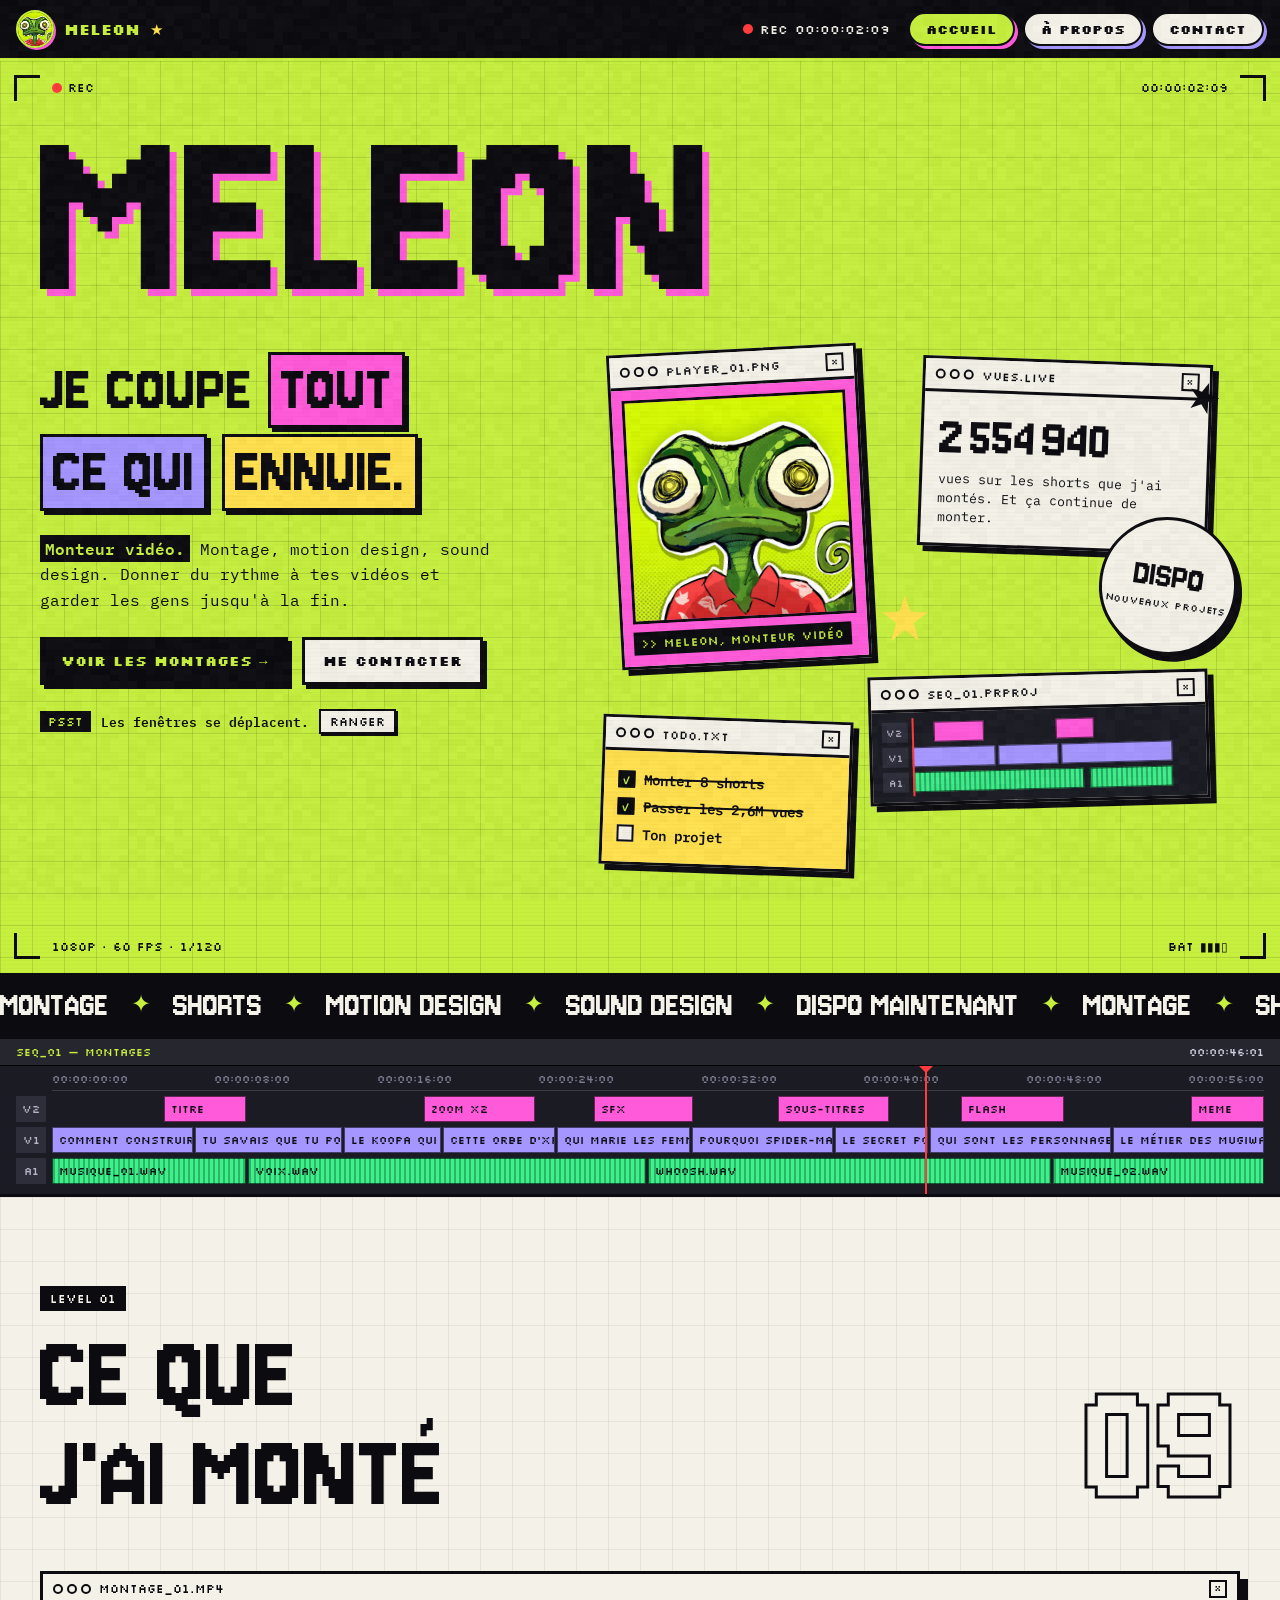
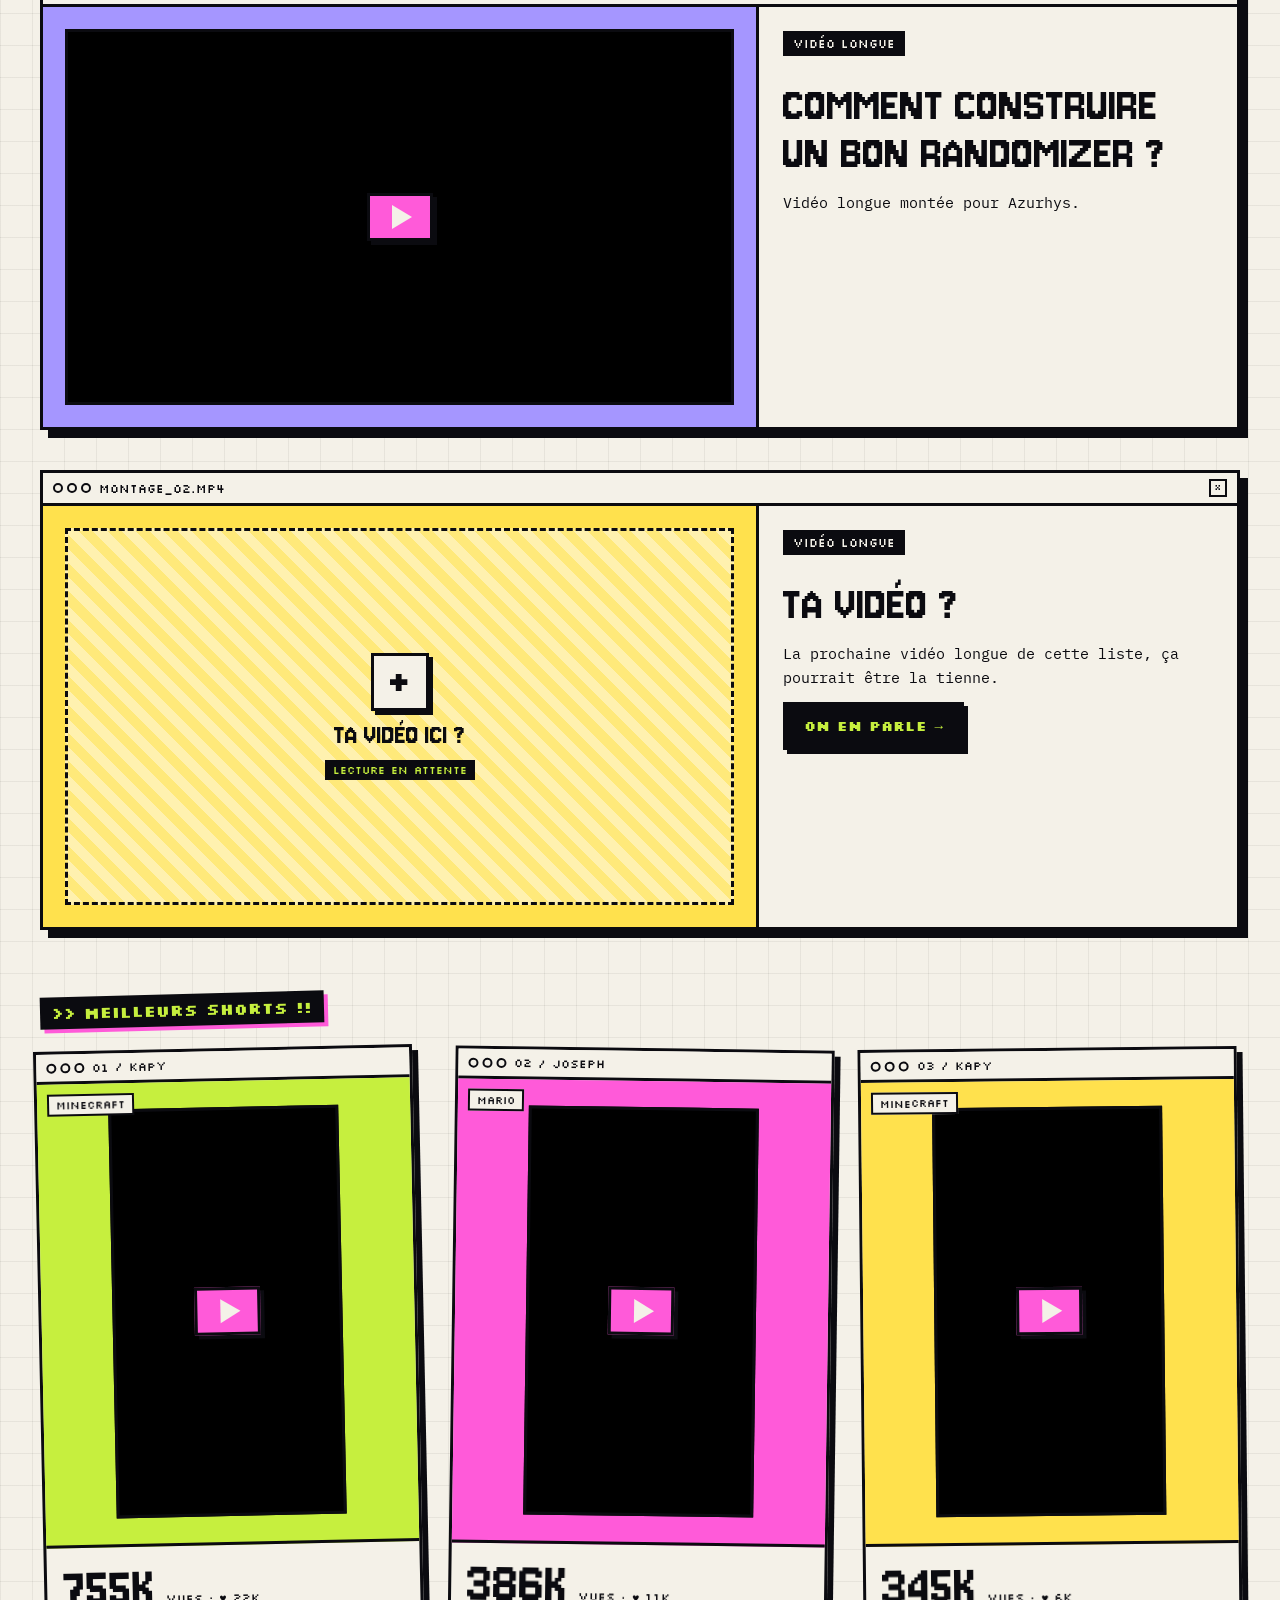
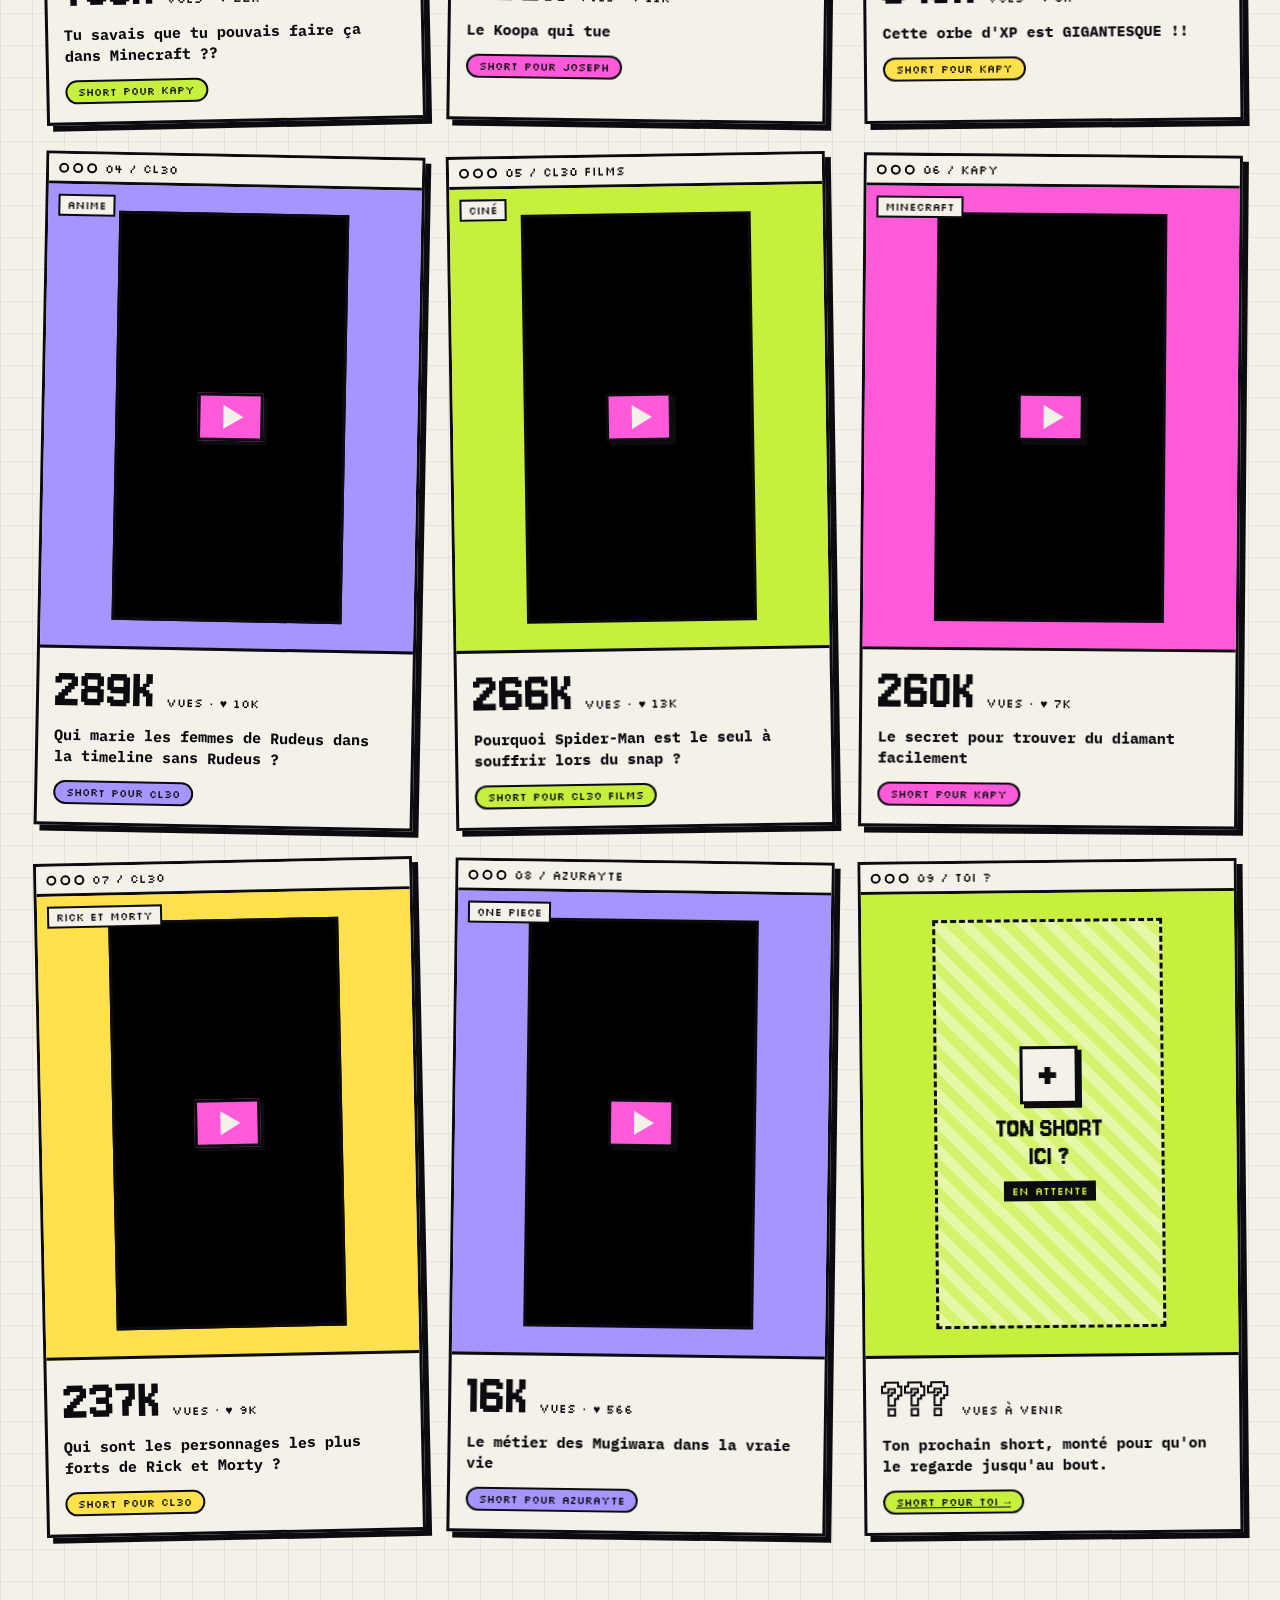
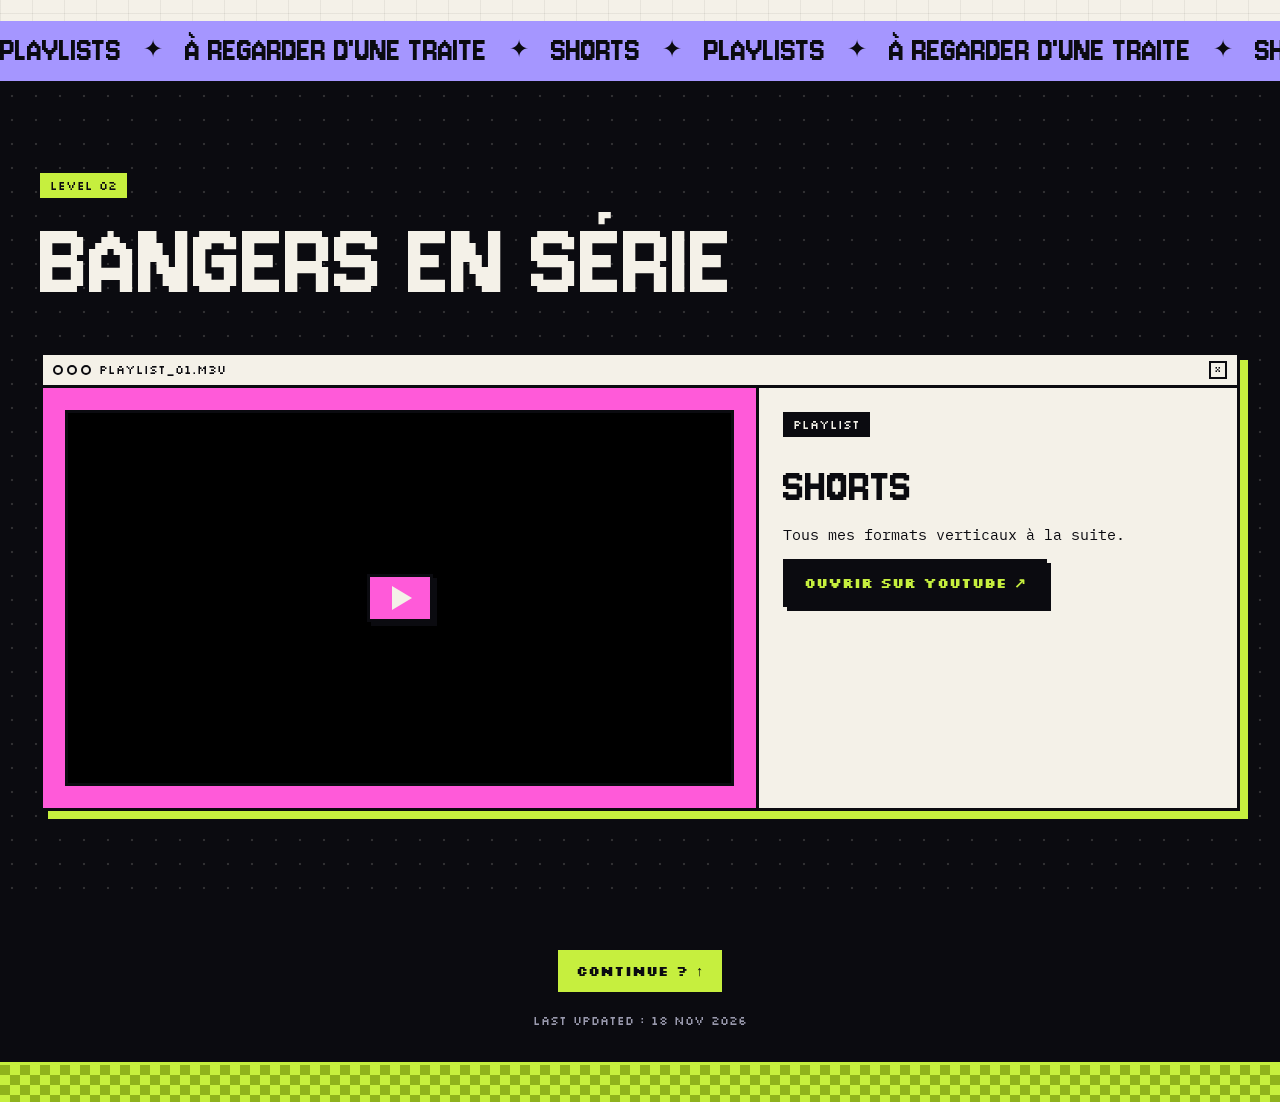
==== index.html @ f3cb1241 "La V2 devient le site principal, l'ancienne version passe sur /v2/ - Racine : design « bureau » (ind" ====
<!doctype html>
<html lang="fr">
<head>
  <meta charset="utf-8" />
  <meta name="viewport" content="width=device-width, initial-scale=1" />
  <title>Meleon — Portfolio</title>
  <meta name="description" content="Portfolio de montage vidéo : shorts, vidéos longues, playlists et contact." />
  <link rel="icon" href="assets/avatar.webp" />
  <link rel="preconnect" href="https://fonts.googleapis.com" />
  <link rel="preconnect" href="https://fonts.gstatic.com" crossorigin />
  <link href="https://fonts.googleapis.com/css2?family=Jersey+10&family=Silkscreen:wght@400;700&family=IBM+Plex+Mono:wght@400;600;700&family=Sedgwick+Ave+Display&display=swap" rel="stylesheet" />
  <link rel="stylesheet" href="css/style.css" />
</head>
<body>
  <!-- amorce de film : mire + compte à rebours (1 fois par visite, clic pour passer) -->
  <div class="leader" id="leader" aria-hidden="true">
    <div class="bars"><i></i><i></i><i></i><i></i><i></i><i></i><i></i></div>
    <div class="count-ring"><span id="leaderNum">3</span></div>
    <p class="leader-skip">clic pour passer</p>
  </div>
  <canvas id="grain" aria-hidden="true"></canvas>

  <!-- ===== HUD ===== -->
  <header class="hud">
    <a class="hud-logo" href="#accueil"><img id="hudAvatar" alt="" /><span id="hudName">MELEON</span><b aria-hidden="true">★</b></a>
    <div class="hud-rec" aria-hidden="true"><span class="dot"></span>REC <span id="tc">00:00:00:00</span></div>
    <nav class="tabs" aria-label="Pages">
      <a data-tab="accueil" href="#accueil">Accueil</a><a data-tab="a-propos" href="#a-propos">À propos</a><a data-tab="contact" href="#contact">Contact</a>
    </nav>
    <div class="hud-xp" aria-hidden="true"><span id="xp"></span></div>
  </header>

  <main>
  <!-- ===================== VUE ACCUEIL : montages puis playlist ===================== -->
  <div class="view" id="accueil" data-view>

  <!-- ===== HERO : bureau ===== -->
  <section class="hero" id="top">
    <div class="vf" aria-hidden="true">
      <span class="vf-c c-tl"></span><span class="vf-c c-tr"></span><span class="vf-c c-bl"></span><span class="vf-c c-br"></span>
      <span class="vf-rec"><span class="dot"></span>REC</span>
      <span class="vf-tc" id="vfTc">00:00:00:00</span>
      <span class="vf-info">1080p · 60 fps · 1/120</span>
      <span class="vf-bat">BAT ▮▮▮▯</span>
    </div>

    <div class="wrap">
      <h1 class="hero-name"><span id="heroName">MELEON</span></h1>
      <div class="hero-grid">
        <div class="hero-left">
          <p class="punch">Je coupe <mark class="m-pink">tout</mark><br /><mark class="m-lav">ce qui</mark> <mark class="m-yellow">ennuie.</mark></p>
          <p class="hero-intro" id="heroIntro"></p>
          <div class="hero-btns">
            <a class="btn btn-black" href="#montages">Voir les montages →</a>
            <a class="btn btn-paper" href="#contact">Me contacter</a>
          </div>
          <p class="psst"><b>PSST</b> Les fenêtres se déplacent. <button class="btn-mini" id="tidy" type="button">Ranger</button></p>
        </div>

        <div class="desk" id="desk">
          <figure class="win w-avatar" style="--x:2%;--y:0%;--w:250px;--rot:-3deg">
            <div class="win-bar"><span class="dots"><i></i><i></i><i></i></span><span class="win-t">player_01.png</span><span class="win-x">×</span></div>
            <div class="win-body"><img id="deskAvatar" alt="Photo de profil de Meleon" /><figcaption id="deskCaption"></figcaption></div>
          </figure>

          <div class="win w-views" id="wViews" style="--x:50%;--y:2%;--w:290px;--rot:2deg">
            <div class="win-bar"><span class="dots"><i></i><i></i><i></i></span><span class="win-t">vues.live</span><span class="win-x">×</span></div>
            <div class="win-body"><p class="big" id="viewsCount" data-count="0">0</p><p>vues sur les shorts que j'ai montés. Et ça continue de monter.</p></div>
          </div>

          <div class="sticker" style="--x:78%;--y:30%;--rot:8deg"><span>DISPO<small>nouveaux projets</small></span></div>

          <div class="win w-todo" style="--x:0%;--y:66%;--w:250px;--rot:2deg">
            <div class="win-bar"><span class="dots"><i></i><i></i><i></i></span><span class="win-t">todo.txt</span><span class="win-x">×</span></div>
            <div class="win-body"><ul class="todo" id="todo"></ul></div>
          </div>

          <div class="win w-tl" style="--x:42%;--y:58%;--w:340px;--rot:-1.5deg">
            <div class="win-bar"><span class="dots"><i></i><i></i><i></i></span><span class="win-t">seq_01.prproj</span><span class="win-x">×</span></div>
            <div class="win-body">
              <div class="mini-tl" aria-hidden="true">
                <div><b>V2</b><span style="--l:8%;--w:18%" class="k-pink"></span><span style="--l:52%;--w:14%" class="k-pink"></span></div>
                <div><b>V1</b><span style="--l:0%;--w:30%" class="k-lav"></span><span style="--l:31%;--w:22%" class="k-lav"></span><span style="--l:54%;--w:40%" class="k-lav"></span></div>
                <div><b>A1</b><span style="--l:0%;--w:62%" class="k-mint"></span><span style="--l:64%;--w:30%" class="k-mint"></span></div>
                <i class="mini-play"></i>
              </div>
            </div>
          </div>

          <span class="pstar" style="--x:44%;--y:44%;--rot:0deg"></span>
          <span class="pstar small" style="--x:92%;--y:6%;--rot:20deg"></span>
        </div>
      </div>
    </div>
  </section>

  <div class="marquee"><div class="marquee-track" data-items="Montage|Shorts|Motion design|Sound design|Dispo maintenant"></div></div>


  <div class="tl" data-seq="SEQ_01 — MONTAGES"></div>

  <!-- ===== MONTAGES ===== -->
  <section class="sec sec-paper" id="montages">
    <div class="wrap">
      <div class="work-head reveal">
        <div>
          <span class="tag-black" data-level></span>
          <h2 class="h-big cut">Ce que<br />j'ai monté</h2>
        </div>
        <span class="outline-count" id="workCount">00</span>
      </div>
      <div id="longs"></div>
      <h3 class="sub-label reveal" id="shortsLabel">&gt;&gt; Meilleurs shorts !!</h3>
      <div class="cards" id="shorts"></div>
    </div>
  </section>

  <div class="marquee alt"><div class="marquee-track" data-items="Playlists|À regarder d'une traite|Shorts"></div></div>

  <!-- ===== PLAYLISTS ===== -->
  <section class="sec sec-dark" id="playlists">
    <div class="wrap">
      <span class="tag-lime" data-level></span>
      <h2 class="h-big cut reveal">Bangers en série</h2>
      <div id="playlistList"></div>
    </div>
  </section>

  </div>

  <!-- ===================== VUE À PROPOS : fiche joueur, chiffres, avis ===================== -->
  <div class="view" id="a-propos" data-view hidden>
  <!-- ===== PROFIL ===== -->
  <section class="sec sec-dark" id="profil">
    <div class="wrap profile">
      <div class="lvl-head reveal">
        <p class="lvl">PLAYER 01</p>
        <h2 class="cut">Meet the player</h2>
        <p class="lvl-name" id="playerName"></p>
        <p class="lvl-note">Tout ce qu'il faut savoir avant de lancer la partie.</p>
      </div>

      <div class="win win-pinkp bio-win reveal">
        <div class="win-bar"><span class="dots"><i></i><i></i><i></i></span><span class="win-t">bio.txt</span><span class="win-x">×</span></div>
        <div class="win-body scroll bio" id="bio" tabindex="0"></div>
        <p class="scroll-hint" id="bioHint">(ça se scrolle)</p>
      </div>

      <div class="profile-side">
        <div class="win reveal">
          <div class="win-bar"><span class="dots"><i></i><i></i><i></i></span><span class="win-t">armes.exe</span><span class="win-x">×</span></div>
          <div class="win-body"><ul class="tools" id="tools"></ul></div>
        </div>
        <div class="win win-black reveal">
          <div class="win-bar"><span class="dots"><i></i><i></i><i></i></span><span class="win-t">stats.sav</span><span class="win-x">×</span></div>
          <div class="win-body" id="stats"></div>
        </div>
      </div>
    </div>
  </section>

  <!-- ===== CHIFFRES ===== -->
  <section class="numbers"><div class="wrap num-grid" id="numGrid"></div></section>

  <!-- ===== AVIS (masquable via afficherAvis dans data.js) ===== -->
  <div class="marquee" id="mqAvis"><div class="marquee-track" data-items="Avis clients|Ils en parlent"></div></div>
  <section class="sec sec-paper" id="avis">
    <div class="wrap">
      <span class="tag-black">AVIS !!</span>
      <h2 class="h-big cut reveal">Kind words</h2>
      <div class="reviews" id="reviews"></div>
    </div>
  </section>
  </div>

  <!-- ===================== VUE CONTACT ===================== -->
  <div class="view" id="contact" data-view hidden>

  <div class="tl" data-seq="SEQ_02 — FINAL"></div>

  <!-- ===== CONTACT ===== -->
  <section class="sec sec-lime contact" id="contactSec">
    <div class="wrap">
      <span class="tag-black">INSERT COIN</span>
      <h2 class="h-big cut reveal">On monte ta<br />prochaine vidéo ?</h2>
      <p class="contact-status" id="contactStatus"></p>
      <div class="contact-btns" id="contactBtns"></div>
    </div>
  </section>
  </div>
  </main>

  <footer class="foot">
    <a class="btn btn-lime" href="#accueil">Continue ? ↑</a>
    <p>LAST UPDATED : <span id="lastUpdate"></span></p>
    <div class="ground" aria-hidden="true"></div>
  </footer>

  <div class="toast" id="toast" role="status"></div>

  <script src="js/data.js"></script>
  <script src="js/app.js"></script>
  <script src="js/tabs.js"></script>
</body>
</html>
---- css/style.css ----
/* =========================================================
   PORTFOLIO V2 — DA « bureau zine + jeu pixel », lisible d'abord.
   Palette volontairement courte, bordures noires épaisses,
   ombres dures, animations en steps() (jamais de flou ni de dégradé doux).
   ========================================================= */
:root {
  --black: #0b0b10;
  --ink: #1b1b24;
  --paper: #f4f1e8;
  --lime: #c6ef3e;
  --pink: #ff5ad9;
  --pinkp: #ffc6ea;
  --lav: #a596ff;
  --yellow: #ffe14d;
  --mint: #3cf08a;
  --grey: #8a8a96;
  --red: #ff3b3b;

  --f-pix: "Jersey 10", "Silkscreen", monospace;   /* gros titres */
  --f-lab: "Silkscreen", monospace;                /* étiquettes courtes */
  --f-body: "IBM Plex Mono", ui-monospace, monospace; /* texte : lisible */
  --f-graff: "Sedgwick Ave Display", cursive;      /* annotations */

  --b: 3px solid var(--black);
  --hard: 6px 6px 0 var(--black);
}

* { box-sizing: border-box; margin: 0; padding: 0; }
html { scroll-behavior: smooth; scroll-padding-top: 72px; }
body { background: var(--black); color: var(--paper); font: 400 16px/1.6 var(--f-body); overflow-x: hidden; -webkit-font-smoothing: antialiased; }
html, body { overflow-x: clip; }
img { display: block; max-width: 100%; }
a { color: inherit; }
button { font: inherit; color: inherit; background: none; border: 0; cursor: pointer; }
:focus-visible { outline: 3px solid var(--pink); outline-offset: 3px; }
.wrap { width: min(1200px, 100% - 32px); margin-inline: auto; }

@keyframes blink { 50% { opacity: 0; } }
@keyframes spin { to { rotate: 360deg; } }
@keyframes marq { to { transform: translateX(-50%); } }

/* ---------- grain (canvas) ---------- */
#grain { position: fixed; inset: 0; width: 100%; height: 100%; pointer-events: none; z-index: 90; opacity: .022; image-rendering: pixelated; }

/* ---------- amorce de film ---------- */
.leader { position: fixed; inset: 0; z-index: 100; background: #121216; display: grid; place-items: center; cursor: pointer; }
.bars { position: absolute; inset: 0 0 28% 0; display: grid; grid-template-columns: repeat(7, 1fr); }
.bars i:nth-child(1) { background: #c0c0c0; } .bars i:nth-child(2) { background: #c0c000; }
.bars i:nth-child(3) { background: #00c0c0; } .bars i:nth-child(4) { background: #00c000; }
.bars i:nth-child(5) { background: #c000c0; } .bars i:nth-child(6) { background: #c00000; }
.bars i:nth-child(7) { background: #0000c0; }
.count-ring { display: none; position: relative; width: min(62vw, 320px); aspect-ratio: 1; border-radius: 50%; border: 6px solid var(--paper); place-items: center;
  background: conic-gradient(rgba(244,241,232,.22) var(--sweep, 0deg), transparent 0); }
.count-ring::before, .count-ring::after { content: ""; position: absolute; background: var(--paper); opacity: .5; }
.count-ring::before { left: 50%; top: -30%; bottom: -30%; width: 2px; }
.count-ring::after { top: 50%; left: -30%; right: -30%; height: 2px; }
#leaderNum { position: relative; z-index: 1; font: 400 clamp(130px, 34vw, 230px)/1 var(--f-pix); color: var(--paper); }
.leader.count .bars { display: none; }
.leader.count .count-ring { display: grid; }
.leader-skip { position: absolute; bottom: 18px; font: 12px var(--f-lab); color: #9a9aae; }

/* ---------- boutons ---------- */
.btn { display: inline-flex; align-items: center; gap: 8px; font: 700 14px var(--f-lab); text-transform: uppercase; text-decoration: none; color: var(--black);
  padding: 12px 18px; border: var(--b); box-shadow: 4px 4px 0 var(--black); transition: transform .12s steps(2), box-shadow .12s steps(2); }
.btn:hover { transform: translate(-2px, -2px); box-shadow: 6px 6px 0 var(--black); }
.btn:active { transform: translate(4px, 4px); box-shadow: 0 0 0 var(--black); }
.btn-lime { background: var(--lime); } .btn-black { background: var(--black); color: var(--lime); }
.btn-paper { background: var(--paper); } .btn-pink { background: var(--pink); } .btn-lav { background: var(--lav); }
.btn-mini { font: 12px var(--f-lab); border: 2px solid var(--black); background: var(--paper); color: var(--black); padding: 3px 9px; box-shadow: 2px 2px 0 var(--black); }

/* ---------- HUD ---------- */
.hud { position: sticky; top: 0; z-index: 60; display: flex; align-items: center; gap: 18px; padding: 10px 16px; background: var(--black); border-bottom: 3px solid var(--lime); }
.hud-logo { display: flex; align-items: center; gap: 10px; margin-right: auto; text-decoration: none; font: 700 15px var(--f-lab); color: var(--lime); }
.hud-logo img { width: 38px; height: 38px; border-radius: 50%; object-fit: cover; border: 2px solid var(--lime); box-shadow: 2px 2px 0 var(--pink); }
.hud-logo b { color: var(--yellow); font-weight: 400; }
.hud-rec { display: flex; align-items: center; gap: 7px; font: 13px var(--f-lab); white-space: nowrap; }
/* onglets en pilules (Accueil / À propos / Contact) */
.tabs { display: flex; gap: 8px; }
.tabs a { font: 700 13px var(--f-lab); text-decoration: none; white-space: nowrap; color: var(--black); background: var(--paper);
  border: 2px solid var(--black); border-radius: 999px; padding: 7px 16px; box-shadow: 3px 3px 0 var(--lav); transition: transform .1s steps(2), box-shadow .1s steps(2); }
.tabs a:hover { transform: translate(-1px, -1px); box-shadow: 4px 4px 0 var(--lav); }
.tabs a.active { background: var(--lime); box-shadow: 3px 3px 0 var(--pink); }
[data-view][hidden] { display: none !important; }
/* changement d'onglet = coupe franche (3 images) */
.view-in { animation: viewIn .3s steps(3) both; }
@keyframes viewIn { 0% { opacity: 0; transform: translateX(-16px); } 50% { opacity: 1; transform: translateX(8px); } 100% { transform: none; } }
.dot { width: 10px; height: 10px; border-radius: 50%; background: var(--red); animation: blink 1s steps(2) infinite; }
.hud .btn { padding: 7px 12px; font-size: 12px; border-color: var(--lime); box-shadow: 3px 3px 0 var(--pink); }
.hud-xp { position: absolute; left: 0; right: 0; bottom: -6px; height: 3px; pointer-events: none; }
.hud-xp span { display: block; height: 100%; width: 0; background: var(--pink); }
@media (max-width: 820px) { .hud-rec { display: none; } }
@media (max-width: 560px) {
  .hud { padding: 8px 12px; gap: 10px; }
  .hud-logo span, .hud-logo b { display: none; }
  .tabs { gap: 6px; }
  .tabs a { font-size: 11px; padding: 5px 10px; }
}

/* ---------- fenêtres ---------- */
.win { background: var(--paper); color: var(--black); border: var(--b); box-shadow: var(--hard); }
.win-bar { display: flex; align-items: center; gap: 8px; padding: 6px 10px; border-bottom: var(--b); background: var(--paper); color: var(--black); font: 12px var(--f-lab); user-select: none; }
.dots { display: flex; gap: 4px; flex: none; }
.dots i { width: 10px; height: 10px; border: 2px solid var(--black); border-radius: 50%; }
.win-t { flex: 1; min-width: 0; white-space: nowrap; overflow: hidden; text-overflow: ellipsis; }
.win-x { flex: none; width: 18px; height: 18px; border: 2px solid var(--black); display: grid; place-items: center; font-size: 12px; line-height: 1; }
.win-body { padding: 16px; }
.win-black .win-body { background: var(--ink); color: var(--paper); }
.win-pinkp .win-body { background: var(--pinkp); }

/* ---------- HERO ---------- */
.hero { position: relative; overflow: hidden; background-color: var(--lime); color: var(--black); padding: 52px 0 64px;
  background-image: linear-gradient(rgba(11,11,16,.12) 1px, transparent 1px), linear-gradient(90deg, rgba(11,11,16,.12) 1px, transparent 1px);
  background-size: 32px 32px; border-bottom: var(--b); }
.hero::after { content: ""; position: absolute; inset: 0; pointer-events: none; background: repeating-linear-gradient(0deg, rgba(0,0,0,.02) 0 1px, transparent 1px 4px); }
.hero-name { font: 400 clamp(92px, 21vw, 290px)/.78 var(--f-pix); color: var(--black); text-shadow: 7px 7px 0 var(--pink); margin-bottom: 26px; white-space: nowrap; }
.hero-grid { display: grid; grid-template-columns: minmax(0, 5fr) minmax(0, 6fr); gap: 28px; align-items: start; }
.punch { font: 400 clamp(42px, 5.4vw, 70px)/1.02 var(--f-pix); text-transform: uppercase; }
.punch mark { color: var(--black); padding: 0 .14em; border: 3px solid var(--black); box-shadow: 4px 4px 0 var(--black); display: inline-block; margin: 3px 0; }
.m-pink { background: var(--pink); } .m-lav { background: var(--lav); } .m-yellow { background: var(--yellow); }
.hero-intro { max-width: 46ch; margin: 22px 0 24px; font-size: 16px; }
.hero-intro b { background: var(--black); color: var(--lime); padding: 0 5px; font-weight: 600; }
.hero-btns { display: flex; flex-wrap: wrap; gap: 14px; }
.psst { margin-top: 24px; display: flex; align-items: center; gap: 10px; flex-wrap: wrap; font-size: 13px; font-weight: 600; }
.psst b { background: var(--black); color: var(--lime); font: 12px var(--f-lab); padding: 3px 8px; }

/* viseur caméra */
.vf { position: absolute; inset: 14px; z-index: 4; pointer-events: none; font: 12px var(--f-lab); color: var(--black); }
.vf-c { position: absolute; width: 26px; height: 26px; border: 3px solid var(--black); }
.c-tl { top: 0; left: 0; border-right: 0 !important; border-bottom: 0 !important; } .c-tr { top: 0; right: 0; border-left: 0 !important; border-bottom: 0 !important; }
.c-bl { bottom: 0; left: 0; border-right: 0 !important; border-top: 0 !important; } .c-br { bottom: 0; right: 0; border-left: 0 !important; border-top: 0 !important; }
.vf-rec { position: absolute; top: 5px; left: 38px; display: flex; align-items: center; gap: 6px; }
.vf-tc { position: absolute; top: 5px; right: 38px; }
.vf-info { position: absolute; bottom: 5px; left: 38px; }
.vf-bat { position: absolute; bottom: 5px; right: 38px; }

/* bureau + fenêtres déplaçables */
.desk { position: relative; height: 560px; }
.desk > * { position: absolute; left: var(--x); top: var(--y); width: var(--w); rotate: var(--rot, 0deg); }
.desk .win-bar { cursor: grab; touch-action: none; }
.desk .dragging { rotate: 0deg; }
.desk .dragging .win-bar { cursor: grabbing; }
.w-avatar .win-body { background: var(--pink); padding: 10px; }
.w-avatar img { width: 100%; aspect-ratio: 1; object-fit: cover; border: var(--b); background: var(--black); }
.w-avatar figcaption { display: inline-block; margin-top: 8px; font: 12px var(--f-lab); background: var(--black); color: var(--lime); padding: 4px 8px; }
.w-views .big { font: 400 58px/1 var(--f-pix); }
.w-views p:last-child { font-size: 13px; line-height: 1.45; margin-top: 4px; }
.w-todo .win-body { background: var(--yellow); padding: 12px 14px; }
.todo { list-style: none; }
.todo li { display: flex; align-items: center; gap: 9px; font-size: 14px; font-weight: 600; margin: 5px 0; }
.todo .box { flex: none; width: 17px; height: 17px; border: 2px solid var(--black); background: var(--paper); display: grid; place-items: center; font-size: 11px; line-height: 1; }
.todo .done span:last-child { text-decoration: line-through; text-decoration-thickness: 2px; }
.todo .done .box { background: var(--black); color: var(--lime); }
.w-tl .win-body { background: var(--ink); padding: 10px; }
.mini-tl { position: relative; display: grid; gap: 5px; }
.mini-tl div { position: relative; height: 20px; padding-left: 30px; }
.mini-tl b { position: absolute; left: 0; top: 0; bottom: 0; width: 26px; display: grid; place-items: center; background: #2e2e3b; color: #b5b5c8; font: 10px var(--f-lab); }
.mini-tl span { position: absolute; top: 0; bottom: 0; left: calc(30px + var(--l) * .88); width: calc(var(--w) * .88); border: 1px solid rgba(0,0,0,.6); }
.k-pink { background: var(--pink); } .k-lav { background: var(--lav); }
.k-mint { background: var(--mint) repeating-linear-gradient(90deg, rgba(0,0,0,.28) 0 2px, transparent 2px 5px); }
.mini-play { position: absolute; top: -4px; bottom: -4px; left: 30px; width: 2px; background: var(--red); animation: miniplay 5s steps(50) infinite; }
@keyframes miniplay { to { left: calc(100% - 2px); } }
.sticker { width: 138px !important; aspect-ratio: 1; border-radius: 50%; background: var(--paper); border: var(--b); box-shadow: var(--hard); display: grid; place-items: center; text-align: center; cursor: grab; touch-action: none; }
.sticker span { display: block; font: 400 38px/.85 var(--f-pix); animation: spin 18s steps(36) infinite; }
.sticker small { display: block; font: 10px/1.2 var(--f-lab); margin-top: 6px; }
.pstar { width: 46px !important; aspect-ratio: 1; background: var(--yellow); pointer-events: none;
  clip-path: polygon(50% 0, 62% 36%, 100% 38%, 69% 60%, 80% 100%, 50% 76%, 20% 100%, 31% 60%, 0 38%, 38% 36%); }
.pstar.small { width: 30px !important; background: var(--black); }

@media (max-width: 960px) {
  .hero-grid { grid-template-columns: 1fr; }
  .desk { height: auto; display: grid; grid-template-columns: repeat(2, minmax(0, 1fr)); gap: 22px; margin-top: 30px; }
  .desk > * { position: relative; left: auto; top: auto; width: auto; }
  .desk .win-bar { cursor: default; }
  .w-tl { grid-column: 1 / -1; }
  .sticker, .pstar, .psst { display: none; }
}
@media (max-width: 560px) {
  .desk { grid-template-columns: 1fr; }
  .vf-info { display: none; }
  .hero { padding-top: 46px; }
}

/* ---------- bandeaux défilants ---------- */
.marquee { overflow: hidden; background: var(--black); border-bottom: var(--b); padding: 12px 0; }
.marquee-track { display: flex; width: max-content; animation: marq 32s linear infinite; }
.marquee-track span { display: flex; align-items: center; gap: 22px; padding-right: 22px; white-space: nowrap; font: 400 36px/1 var(--f-pix); text-transform: uppercase; color: var(--paper); }
.marquee-track span::after { content: "✦"; font-size: 24px; color: var(--lime); }
.marquee.alt { background: var(--lav); } .marquee.alt span, .marquee.alt span::after { color: var(--black); }

/* ---------- chiffres ---------- */
.numbers { background: var(--yellow); color: var(--black); padding: 60px 0; border-bottom: var(--b); }
.num-grid { display: grid; grid-template-columns: repeat(4, minmax(0, 1fr)); gap: 24px; }
.num { background: var(--paper); border: var(--b); box-shadow: var(--hard); padding: 18px 18px 16px; rotate: var(--r, 0deg); }
.num:nth-child(2) { background: var(--pink); } .num:nth-child(3) { background: var(--lav); } .num:nth-child(4) { background: var(--lime); }
.num b { display: block; font: 400 clamp(68px, 8vw, 108px)/.85 var(--f-pix); font-weight: 400; }
.num span { display: block; margin-top: 10px; font: 700 13px/1.35 var(--f-lab); text-transform: uppercase; }
@media (max-width: 900px) { .num-grid { grid-template-columns: repeat(2, minmax(0, 1fr)); } }

/* ---------- sections ---------- */
.sec { position: relative; padding: 88px 0; }
.sec-dark { background: var(--black) radial-gradient(rgba(244,241,232,.16) 1px, transparent 1.6px) 0 0 / 24px 24px; color: var(--paper); }
.sec-paper { background: var(--paper); color: var(--black);
  background-image: linear-gradient(rgba(11,11,16,.06) 1px, transparent 1px), linear-gradient(90deg, rgba(11,11,16,.06) 1px, transparent 1px); background-size: 32px 32px; }
.sec-lime { background: var(--lime); color: var(--black); }
.tag-black, .tag-lime { display: inline-block; font: 12px var(--f-lab); padding: 5px 10px; margin-bottom: 14px; }
.tag-black { background: var(--black); color: var(--paper); }
.tag-lime { background: var(--lime); color: var(--black); }
.h-big { font: 400 clamp(58px, 9vw, 124px)/.86 var(--f-pix); text-transform: uppercase; margin-bottom: 40px; }
.sub-label { display: inline-block; margin: 64px 0 22px; font: 700 16px var(--f-lab); text-transform: uppercase; background: var(--black); color: var(--lime); padding: 6px 12px; rotate: -1.5deg; box-shadow: 4px 4px 0 var(--pink); }

/* coupe franche à l'arrivée d'un titre (4 images, décalage RVB) */
.cut-in { animation: cut .32s steps(1) both; }
@keyframes cut {
  0%   { clip-path: inset(0 0 55% 0); transform: translateX(-14px); text-shadow: 4px 0 var(--pink), -4px 0 var(--mint); }
  25%  { clip-path: inset(45% 0 0 0); transform: translateX(10px); text-shadow: -3px 0 var(--pink), 3px 0 var(--mint); }
  50%  { clip-path: inset(0); transform: translateX(-4px); text-shadow: 2px 0 var(--pink), -2px 0 var(--mint); }
  75%, 100% { clip-path: inset(0); transform: none; text-shadow: none; }
}

/* apparition saccadée */
.reveal { opacity: 0; translate: 0 18px; transition: opacity .4s steps(4), translate .4s steps(4); }
.reveal.in { opacity: 1; translate: 0 0; }

/* ---------- profil ---------- */
.profile { display: grid; grid-template-columns: minmax(0, 4fr) minmax(0, 5fr) minmax(0, 4fr); gap: 32px; align-items: start; }
.lvl { font: 400 clamp(64px, 8vw, 104px)/.85 var(--f-pix); color: var(--pink); text-shadow: 4px 4px 0 var(--black), 6px 6px 0 var(--lav); }
.lvl-head h2 { font: 700 20px var(--f-lab); color: var(--pinkp); margin-top: 12px; text-transform: uppercase; }
.lvl-name { font: 400 clamp(44px, 5vw, 64px)/1 var(--f-graff); color: var(--mint); margin-top: 10px; overflow-wrap: anywhere; }
.lvl-note { margin-top: 14px; color: #c9c6d6; max-width: 30ch; }
.bio-win { rotate: 1deg; }
.scroll { max-height: 330px; overflow: auto; scrollbar-color: var(--black) var(--pinkp); }
.bio .hello { display: inline-block; background: var(--yellow); border: 2px solid var(--black); padding: 3px 10px; font-weight: 700; margin-bottom: 14px; }
.bio dl { display: grid; grid-template-columns: auto 1fr; gap: 8px 12px; }
.bio dt { font: 12px/1.9 var(--f-lab); color: #b0218f; text-transform: uppercase; }
.bio dd { font-size: 15px; }
.bio .go { margin-top: 14px; font-weight: 700; }
.scroll-hint { font: 22px var(--f-graff); color: var(--black); background: var(--pinkp); padding: 0 16px 10px; }
.profile-side { display: grid; gap: 28px; }
.profile-side .win:first-child { rotate: -1.5deg; }
.tools { list-style: none; display: flex; flex-wrap: wrap; gap: 10px; }
.tools li { font: 15px var(--f-lab); background: var(--black); color: var(--lime); padding: 6px 11px; border: 2px solid var(--black); }
.tools li.tool-rose { background: var(--pink); color: var(--black); }
.tools li.tool-gris { background: var(--grey); color: var(--black); }
.tools li.tool-verrouille { background: repeating-linear-gradient(45deg, #e3dfd2 0 6px, #d6d1c2 6px 12px); color: #7a7a86; border: 2px dashed #7a7a86; cursor: not-allowed; }
.tools li.tool-verrouille small { margin-left: 8px; font-size: 10px; background: #7a7a86; color: var(--paper); padding: 1px 5px; }
.stat { margin-bottom: 14px; }
.stat:last-child { margin-bottom: 0; }
.stat-top { display: flex; justify-content: space-between; font: 13px var(--f-lab); }
.stat-bar { height: 16px; border: 2px solid var(--lime); margin-top: 5px; }
.stat-bar span { display: block; height: 100%; width: 0; background: repeating-linear-gradient(90deg, var(--mint) 0 10px, var(--lime) 10px 12px); transition: width 1.2s steps(12); }
@media (max-width: 960px) { .profile { grid-template-columns: 1fr 1fr; } .lvl-head { grid-column: 1 / -1; } }
@media (max-width: 640px) { .profile { grid-template-columns: 1fr; } .bio-win, .profile-side .win:first-child { rotate: 0deg; } }

/* ---------- timeline de montage ---------- */
.tl { --p: 0; background: var(--ink); color: #cfcfe0; font: 11px var(--f-lab); border-bottom: var(--b); user-select: none; }
.tl-head { display: flex; justify-content: space-between; padding: 6px 16px; background: #26262f; border-bottom: 1px solid #000; }
.tl-head span:first-child { color: var(--lime); }
.tl-body { position: relative; padding: 6px 16px 10px; overflow: hidden; }
.tl-ruler { display: flex; justify-content: space-between; margin-left: 36px; padding-bottom: 4px; border-bottom: 1px solid #3a3a48; color: #7d7d92; }
.tl-track { display: flex; gap: 6px; height: 26px; margin-top: 5px; }
.tl-track > b { flex: none; width: 30px; display: grid; place-items: center; background: #2e2e3b; color: #b5b5c8; font-weight: 400; }
.tl-lane { flex: 1; min-width: 0; display: flex; gap: 2px; overflow: hidden; }
.clip, .gap { flex: var(--g) 1 0; min-width: 0; }
.clip { display: flex; align-items: center; padding: 0 6px; white-space: nowrap; overflow: hidden; text-overflow: ellipsis; color: var(--black); border: 1px solid rgba(0,0,0,.6); }
.clip.v1 { background: var(--lav); } .clip.v2 { background: var(--pink); }
.clip.a1 { background: var(--mint) repeating-linear-gradient(90deg, rgba(0,0,0,.25) 0 2px, transparent 2px 5px); }
.tl-play { position: absolute; top: 0; bottom: 0; width: 2px; background: var(--red); left: calc(52px + (100% - 68px) * var(--p)); }
.tl-play::before { content: ""; position: absolute; top: 0; left: -6px; border: 7px solid transparent; border-top-color: var(--red); }
@media (max-width: 640px) { .tl-ruler span:nth-child(even) { display: none; } }

/* ---------- montages ---------- */
.work-head { display: flex; justify-content: space-between; align-items: flex-end; gap: 20px; margin-bottom: 8px; }
.outline-count { font: 400 clamp(96px, 15vw, 200px)/.8 var(--f-pix); color: transparent; -webkit-text-stroke: 3px var(--black); margin-bottom: 40px; }
.feature { border: var(--b); box-shadow: 8px 8px 0 var(--black); background: var(--paper); color: var(--black); }
.feature-body { display: grid; grid-template-columns: minmax(0, 3fr) minmax(0, 2fr); }
.feature-media { padding: 22px; background: var(--c, var(--lav)); border-right: var(--b); }
.feature-info { padding: 24px; display: flex; flex-direction: column; align-items: flex-start; gap: 12px; }
.feature-info h3 { font: 400 clamp(36px, 4vw, 54px)/.95 var(--f-pix); text-transform: uppercase; }
.feature-info p { font-size: 15px; }
.feature + .feature { margin-top: 40px; }
@media (max-width: 800px) { .feature-body { grid-template-columns: 1fr; } .feature-media { border-right: 0; border-bottom: var(--b); } }

.cards { display: grid; grid-template-columns: repeat(3, minmax(0, 1fr)); gap: 32px; }
.card { background: var(--paper); color: var(--black); border: var(--b); box-shadow: var(--hard); rotate: var(--r, 0deg); transition: rotate .15s steps(2), translate .15s steps(2), opacity .4s steps(4); }
.card:hover { rotate: 0deg; translate: -3px -3px; }
.card-media { position: relative; display: grid; place-items: center; padding: 26px 0; background: var(--c); border-bottom: var(--b); }
.card-media .vid { width: min(62%, 230px); }
.card-tag { position: absolute; top: 10px; left: 10px; z-index: 2; font: 11px var(--f-lab); text-transform: uppercase; background: var(--paper); border: 2px solid var(--black); padding: 2px 7px; }
.card-foot { padding: 14px 16px 18px; }
.card-num { display: flex; align-items: baseline; gap: 10px; flex-wrap: wrap; }
.card-num b { font: 400 60px/.9 var(--f-pix); }
.card-num small { font: 12px var(--f-lab); }
.card h3 { font: 700 15px/1.4 var(--f-body); margin: 8px 0 12px; }
.chip { display: inline-block; font: 11px var(--f-lab); background: var(--c, var(--lime)); border: 2px solid var(--black); border-radius: 999px; padding: 3px 11px; }
.c-lime { --c: var(--lime); } .c-pink { --c: var(--pink); } .c-yellow { --c: var(--yellow); } .c-lav { --c: var(--lav); }
@media (max-width: 980px) { .cards { grid-template-columns: repeat(2, minmax(0, 1fr)); } }
@media (max-width: 600px) { .cards { grid-template-columns: 1fr; } .work-head { align-items: flex-start; flex-direction: column; } .outline-count { display: none; } }

/* lecteur : miniature nette (aucun filtre), iframe au clic */
.vid { position: relative; display: block; width: 100%; aspect-ratio: 16 / 9; background: #000 center / cover no-repeat; border: var(--b); overflow: hidden; cursor: pointer; }
.vid.vert { aspect-ratio: 9 / 16; }
.vid iframe { position: absolute; inset: 0; width: 100%; height: 100%; border: 0; }
.vid.empty { display: grid; place-items: center; cursor: default; background: repeating-linear-gradient(45deg, #2a2a34 0 12px, #20202a 12px 24px); color: var(--lime); font: 13px var(--f-lab); text-align: center; padding: 10px; }
.play { position: absolute; inset: 0; margin: auto; width: 66px; height: 48px; background: var(--pink); border: 3px solid var(--black); box-shadow: 4px 4px 0 var(--black); display: grid; place-items: center; z-index: 2; }
.play::after { content: ""; margin-left: 5px; border-left: 20px solid var(--paper); border-block: 12px solid transparent; }
.vid:hover .play { background: var(--mint); }

/* emplacements « ta vidéo ? » (fin des listes) */
.slot-card .card-media, .slot-card .feature-media { cursor: pointer; }
.vid.slot { display: grid; place-content: center; justify-items: center; gap: 10px; text-align: center; text-decoration: none; color: var(--black);
  background: repeating-linear-gradient(45deg, rgba(255,255,255,.55) 0 10px, rgba(255,255,255,.25) 10px 20px); border-style: dashed; padding: 12px; }
.vid.slot .plus { width: 58px; height: 58px; display: grid; place-items: center; font: 400 54px/1 var(--f-pix); background: var(--paper); border: var(--b); box-shadow: 4px 4px 0 var(--black); }
.vid.slot .slot-t { font: 400 30px/.95 var(--f-pix); text-transform: uppercase; }
.vid.slot small { font: 11px var(--f-lab); background: var(--black); color: var(--lime); padding: 3px 8px; }
.vid.slot:hover .plus { background: var(--lime); }
.slot-card .card-num b { color: transparent; -webkit-text-stroke: 2px var(--black); }

/* ---------- playlists ---------- */
#playlists .feature { box-shadow: 8px 8px 0 var(--lime); }

/* ---------- avis ---------- */
.reviews { display: grid; gap: 32px; grid-template-columns: repeat(auto-fill, minmax(280px, 1fr)); }
.review { background: var(--paper); border: var(--b); box-shadow: 6px 6px 0 var(--pink); padding: 20px; }
.review .stars { color: var(--yellow); font-size: 24px; -webkit-text-stroke: 1px var(--black); }
.review p { margin: 10px 0 14px; }
.review .who { font: 13px var(--f-lab); }
.review.placeholder { background: repeating-linear-gradient(45deg, #ece8dc 0 12px, #e3dfd2 12px 24px); }

/* ---------- contact ---------- */
.contact .h-big { margin-bottom: 20px; }
.contact-status { display: inline-block; font-weight: 700; background: var(--black); color: var(--lime); padding: 4px 10px; }
.contact-btns { display: flex; flex-wrap: wrap; gap: 18px; margin-top: 30px; }
.contact-btns .btn { font-size: 16px; padding: 16px 22px; }

/* ---------- pied de page ---------- */
.foot { background: var(--black); padding: 48px 0 0; text-align: center; font: 12px var(--f-lab); color: #9a9aae; }
.foot p { margin-top: 18px; }
.ground { height: 40px; margin-top: 34px; border-top: 3px solid var(--lime);
  background: conic-gradient(var(--lime) 25%, #8fb21c 0 50%, var(--lime) 0 75%, #8fb21c 0) 0 0 / 20px 20px; }

.vbadge { position: fixed; left: 12px; bottom: 12px; z-index: 70; font: 11px var(--f-lab); text-decoration: none; background: var(--paper); color: var(--black); border: 2px solid var(--black); box-shadow: 3px 3px 0 var(--black); padding: 5px 9px; }
.toast { position: fixed; left: 50%; bottom: 24px; translate: -50% 0; z-index: 80; font: 13px var(--f-lab); background: var(--lime); color: var(--black); border: var(--b); box-shadow: 4px 4px 0 var(--black); padding: 8px 14px; display: none; }
.toast.show { display: block; }

/* ---------- mouvement réduit : tout s'arrête ---------- */
@media (prefers-reduced-motion: reduce) {
  *, *::before, *::after { animation: none !important; transition: none !important; }
  .leader, #grain { display: none !important; }
  .reveal { opacity: 1; translate: 0 0; }
  html { scroll-behavior: auto; }
}
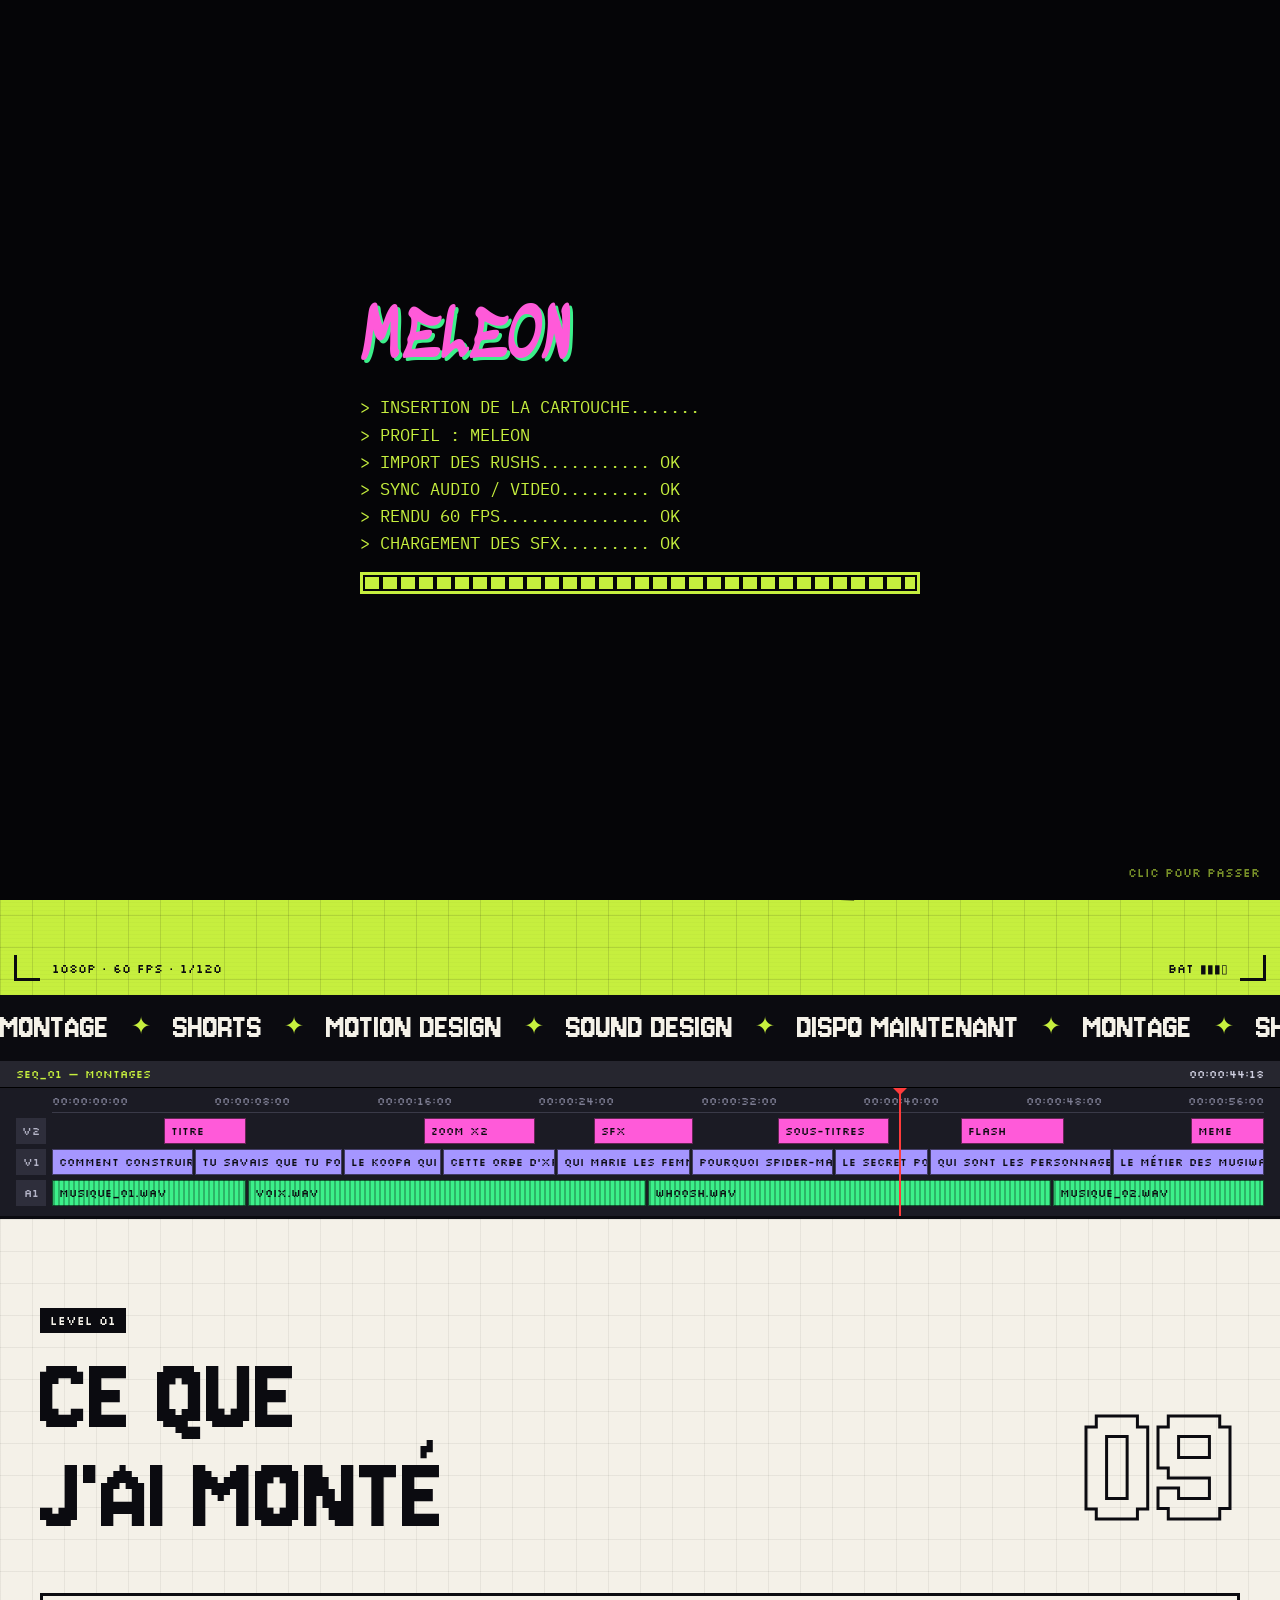
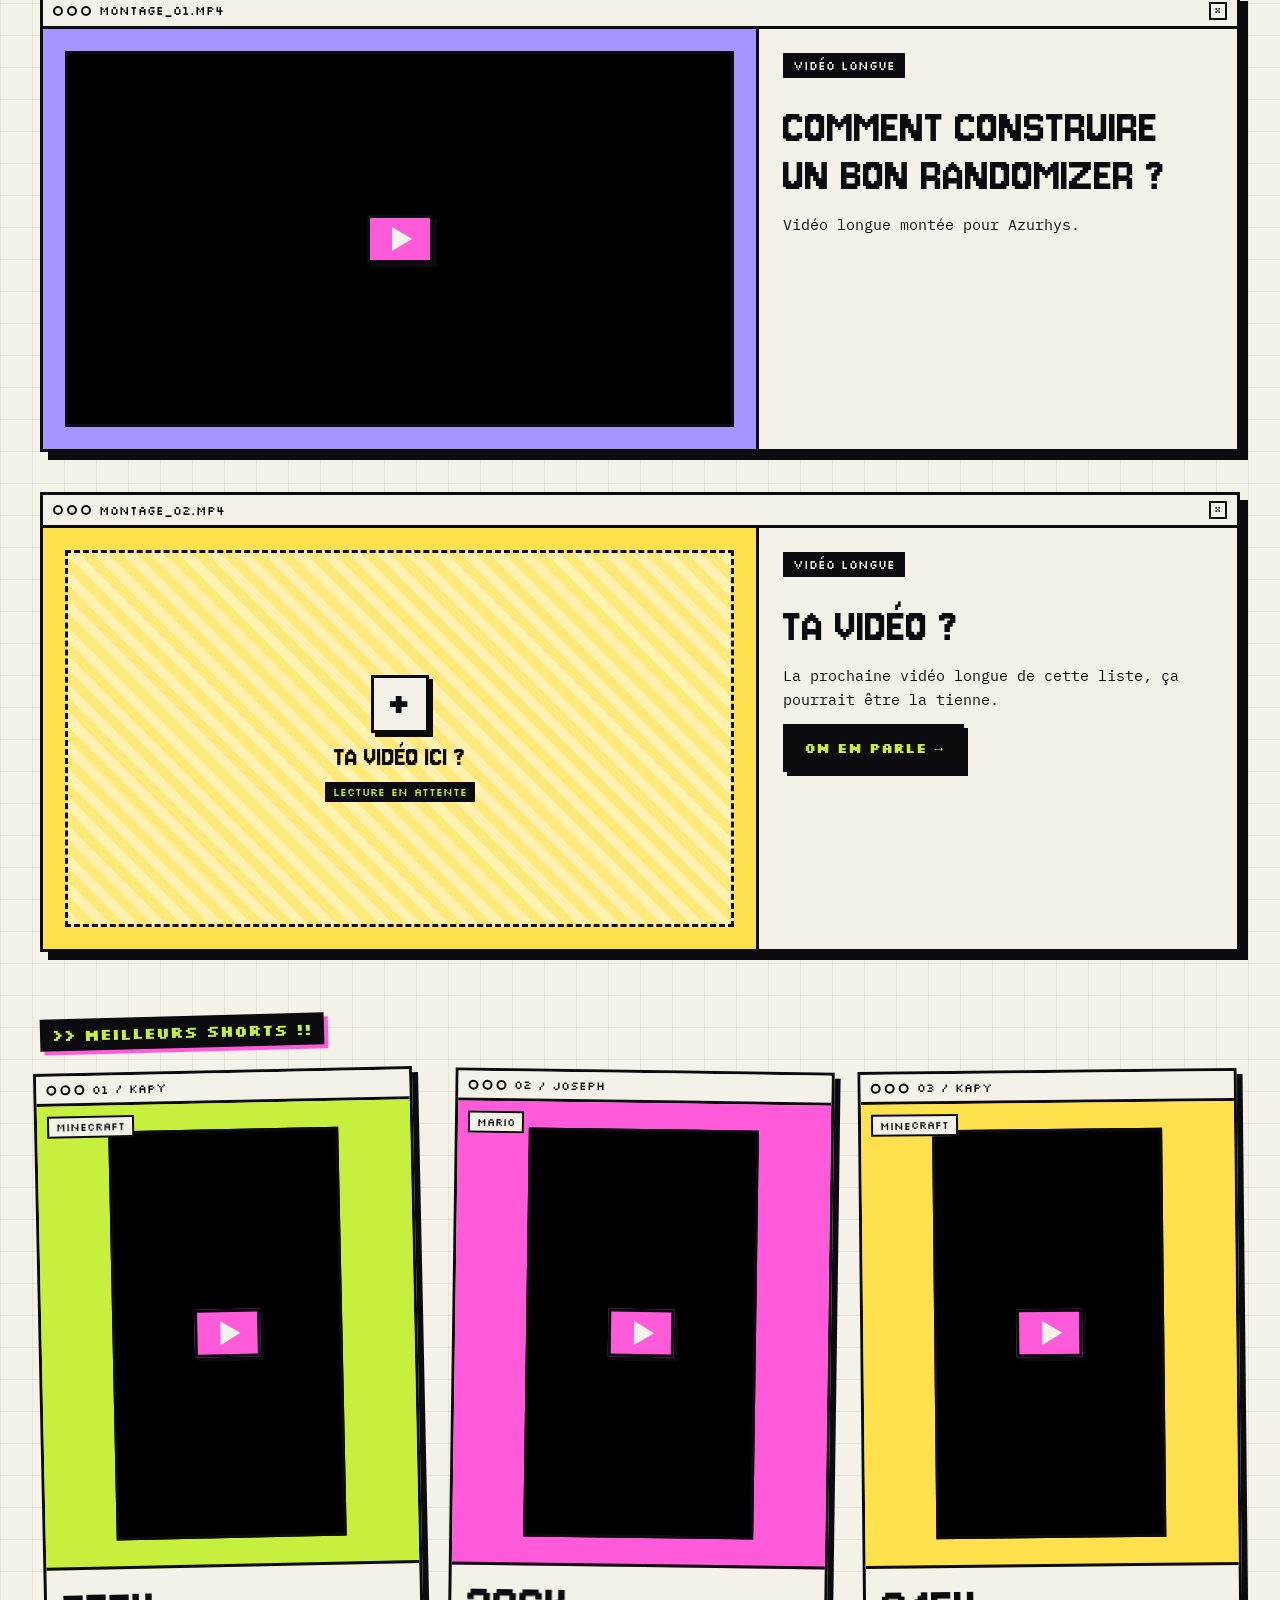
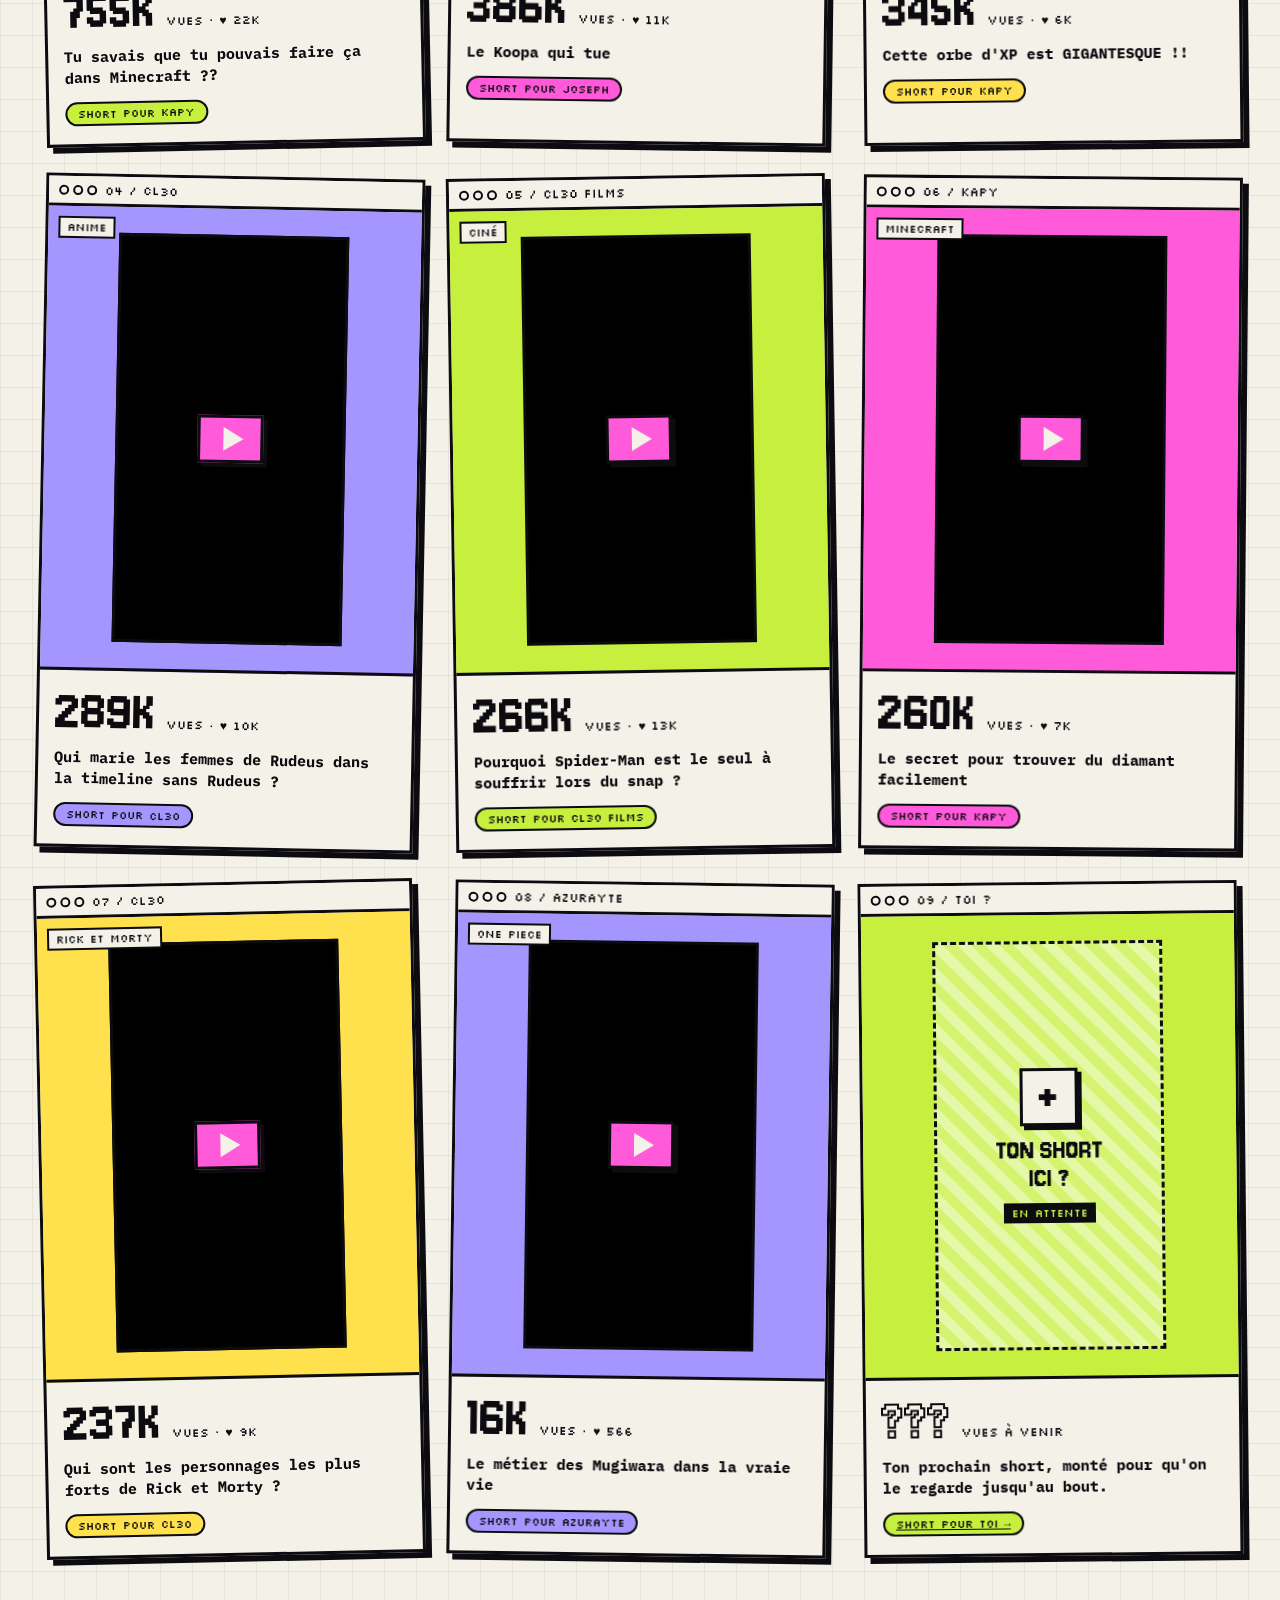
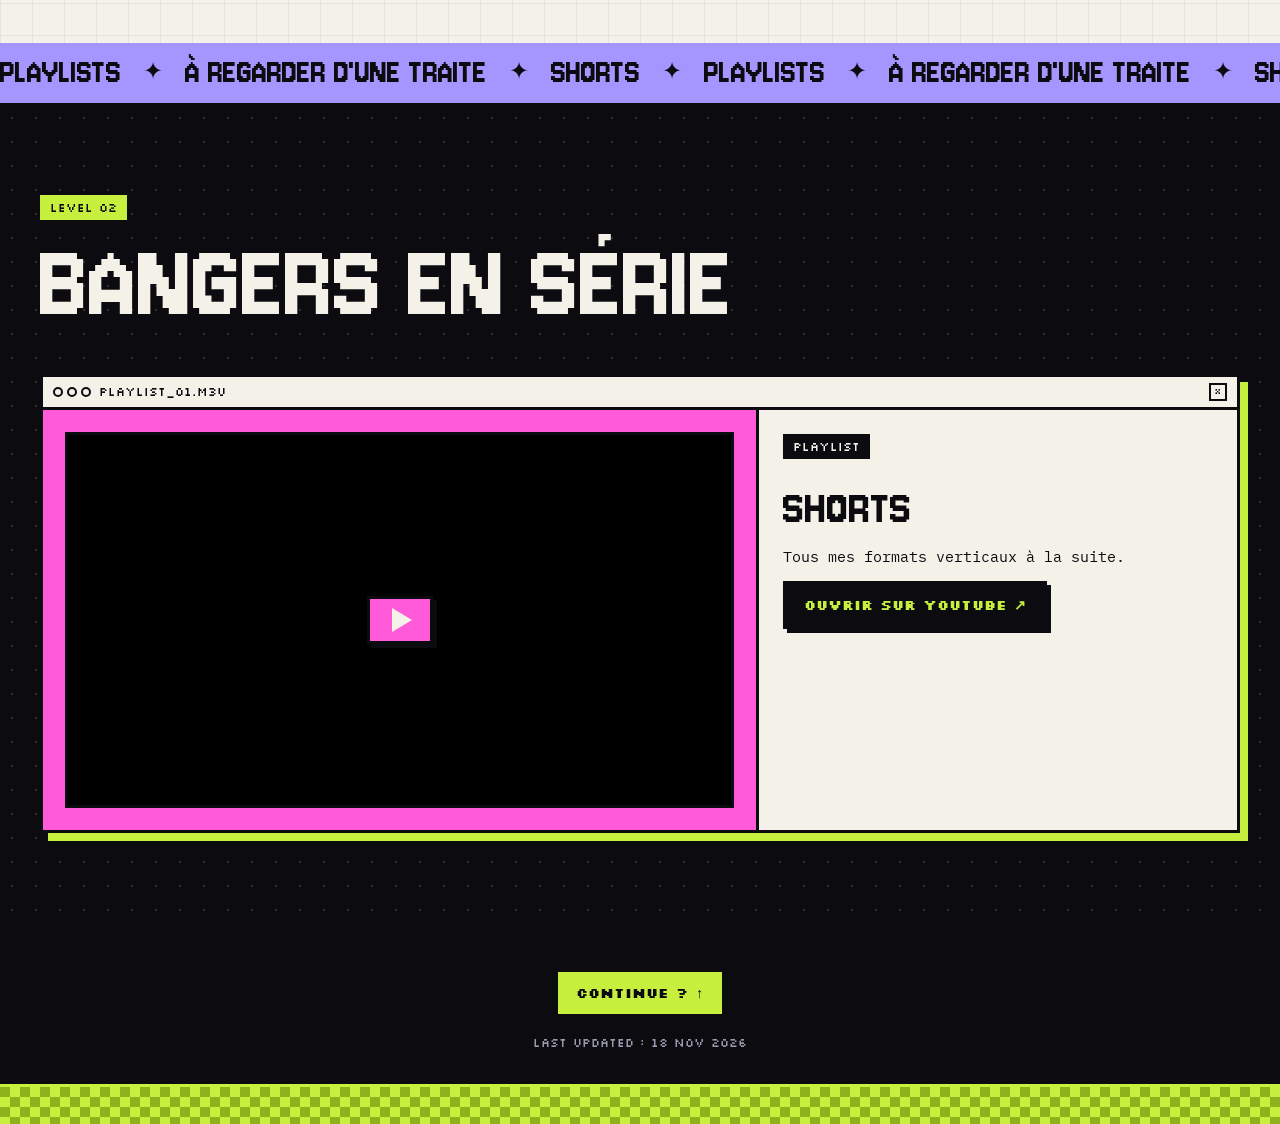
==== commit ab9bcb71: "Écran de démarrage : reprend celui de l'ancienne version (cartouche) La page ne défile plus derrière" ====
--- a/index.html
+++ b/index.html
@@ -12,11 +12,15 @@
   <link rel="stylesheet" href="css/style.css" />
 </head>
 <body>
-  <!-- amorce de film : mire + compte à rebours (1 fois par visite, clic pour passer) -->
-  <div class="leader" id="leader" aria-hidden="true">
-    <div class="bars"><i></i><i></i><i></i><i></i><i></i><i></i><i></i></div>
-    <div class="count-ring"><span id="leaderNum">3</span></div>
-    <p class="leader-skip">clic pour passer</p>
+  <!-- écran de démarrage façon cartouche (1 fois par visite, clic ou touche pour passer) -->
+  <div id="boot" aria-hidden="true">
+    <div class="boot-inner">
+      <p class="boot-logo" id="bootLogo">MELEON</p>
+      <pre id="bootLog"></pre>
+      <div class="boot-bar"><span id="bootBar"></span></div>
+      <p id="bootPress" hidden>PRESS START</p>
+    </div>
+    <span class="boot-skip">clic pour passer</span>
   </div>
   <canvas id="grain" aria-hidden="true"></canvas>
 
--- a/css/style.css
+++ b/css/style.css
@@ -26,7 +26,7 @@
 }
 
 * { box-sizing: border-box; margin: 0; padding: 0; }
-html { scroll-behavior: smooth; scroll-padding-top: 72px; }
+html { scroll-behavior: smooth; scroll-padding-top: 92px; }
 body { background: var(--black); color: var(--paper); font: 400 16px/1.6 var(--f-body); overflow-x: hidden; -webkit-font-smoothing: antialiased; }
 html, body { overflow-x: clip; }
 img { display: block; max-width: 100%; }
@@ -42,22 +42,22 @@
 /* ---------- grain (canvas) ---------- */
 #grain { position: fixed; inset: 0; width: 100%; height: 100%; pointer-events: none; z-index: 90; opacity: .022; image-rendering: pixelated; }
 
-/* ---------- amorce de film ---------- */
-.leader { position: fixed; inset: 0; z-index: 100; background: #121216; display: grid; place-items: center; cursor: pointer; }
-.bars { position: absolute; inset: 0 0 28% 0; display: grid; grid-template-columns: repeat(7, 1fr); }
-.bars i:nth-child(1) { background: #c0c0c0; } .bars i:nth-child(2) { background: #c0c000; }
-.bars i:nth-child(3) { background: #00c0c0; } .bars i:nth-child(4) { background: #00c000; }
-.bars i:nth-child(5) { background: #c000c0; } .bars i:nth-child(6) { background: #c00000; }
-.bars i:nth-child(7) { background: #0000c0; }
-.count-ring { display: none; position: relative; width: min(62vw, 320px); aspect-ratio: 1; border-radius: 50%; border: 6px solid var(--paper); place-items: center;
-  background: conic-gradient(rgba(244,241,232,.22) var(--sweep, 0deg), transparent 0); }
-.count-ring::before, .count-ring::after { content: ""; position: absolute; background: var(--paper); opacity: .5; }
-.count-ring::before { left: 50%; top: -30%; bottom: -30%; width: 2px; }
-.count-ring::after { top: 50%; left: -30%; right: -30%; height: 2px; }
-#leaderNum { position: relative; z-index: 1; font: 400 clamp(130px, 34vw, 230px)/1 var(--f-pix); color: var(--paper); }
-.leader.count .bars { display: none; }
-.leader.count .count-ring { display: grid; }
-.leader-skip { position: absolute; bottom: 18px; font: 12px var(--f-lab); color: #9a9aae; }
+/* ---------- écran de démarrage (repris de l'ancienne version) ---------- */
+body.booting, html:has(> body.booting) { overflow: hidden; }
+#boot { position: fixed; inset: 0; z-index: 100; background: #050507; color: var(--lime); display: grid; place-items: center; cursor: pointer; font: 17px/1.6 var(--f-body); }
+.boot-inner { width: min(560px, 88vw); }
+.boot-logo { font: 400 clamp(40px, 8vw, 66px)/1 var(--f-graff); color: var(--pink); text-shadow: 3px 3px 0 var(--mint); margin-bottom: 22px; }
+#bootLog { font: inherit; white-space: pre-wrap; min-height: 160px; }
+.boot-bar { height: 22px; border: 3px solid var(--lime); margin-top: 14px; padding: 2px; }
+.boot-bar span { display: block; height: 100%; width: 0; background: repeating-linear-gradient(90deg, var(--lime) 0 14px, transparent 14px 18px); transition: width .2s steps(4); }
+#bootPress { margin-top: 18px; font: 400 36px/1 var(--f-pix); color: var(--mint); animation: blink .7s steps(2) infinite; }
+.boot-skip { position: absolute; bottom: 20px; right: 20px; font: 12px var(--f-lab); opacity: .6; }
+#boot.off { animation: crtOff .55s steps(6) forwards; pointer-events: none; }
+@keyframes crtOff {
+  0%   { transform: scale(1); filter: brightness(1); }
+  50%  { transform: scale(1, .005); filter: brightness(4); }
+  100% { transform: scale(0, .005); filter: brightness(6); opacity: 0; }
+}
 
 /* ---------- boutons ---------- */
 .btn { display: inline-flex; align-items: center; gap: 8px; font: 700 14px var(--f-lab); text-transform: uppercase; text-decoration: none; color: var(--black);
@@ -69,15 +69,15 @@
 .btn-mini { font: 12px var(--f-lab); border: 2px solid var(--black); background: var(--paper); color: var(--black); padding: 3px 9px; box-shadow: 2px 2px 0 var(--black); }
 
 /* ---------- HUD ---------- */
-.hud { position: sticky; top: 0; z-index: 60; display: flex; align-items: center; gap: 18px; padding: 10px 16px; background: var(--black); border-bottom: 3px solid var(--lime); }
-.hud-logo { display: flex; align-items: center; gap: 10px; margin-right: auto; text-decoration: none; font: 700 15px var(--f-lab); color: var(--lime); }
-.hud-logo img { width: 38px; height: 38px; border-radius: 50%; object-fit: cover; border: 2px solid var(--lime); box-shadow: 2px 2px 0 var(--pink); }
+.hud { position: sticky; top: 0; z-index: 60; display: flex; align-items: center; gap: 24px; padding: 14px 24px; background: var(--black); border-bottom: 3px solid var(--lime); }
+.hud-logo { display: flex; align-items: center; gap: 12px; margin-right: auto; text-decoration: none; font: 700 20px var(--f-lab); color: var(--lime); }
+.hud-logo img { width: 52px; height: 52px; border-radius: 50%; object-fit: cover; border: 3px solid var(--lime); box-shadow: 3px 3px 0 var(--pink); }
 .hud-logo b { color: var(--yellow); font-weight: 400; }
-.hud-rec { display: flex; align-items: center; gap: 7px; font: 13px var(--f-lab); white-space: nowrap; }
+.hud-rec { display: flex; align-items: center; gap: 8px; font: 15px var(--f-lab); white-space: nowrap; }
 /* onglets en pilules (Accueil / À propos / Contact) */
-.tabs { display: flex; gap: 8px; }
-.tabs a { font: 700 13px var(--f-lab); text-decoration: none; white-space: nowrap; color: var(--black); background: var(--paper);
-  border: 2px solid var(--black); border-radius: 999px; padding: 7px 16px; box-shadow: 3px 3px 0 var(--lav); transition: transform .1s steps(2), box-shadow .1s steps(2); }
+.tabs { display: flex; gap: 12px; }
+.tabs a { font: 700 17px var(--f-lab); text-decoration: none; white-space: nowrap; color: var(--black); background: var(--paper);
+  border: 3px solid var(--black); border-radius: 999px; padding: 10px 24px; box-shadow: 4px 4px 0 var(--lav); transition: transform .1s steps(2), box-shadow .1s steps(2); }
 .tabs a:hover { transform: translate(-1px, -1px); box-shadow: 4px 4px 0 var(--lav); }
 .tabs a.active { background: var(--lime); box-shadow: 3px 3px 0 var(--pink); }
 [data-view][hidden] { display: none !important; }
@@ -90,10 +90,12 @@
 .hud-xp span { display: block; height: 100%; width: 0; background: var(--pink); }
 @media (max-width: 820px) { .hud-rec { display: none; } }
 @media (max-width: 560px) {
-  .hud { padding: 8px 12px; gap: 10px; }
+  .hud { padding: 10px 12px; gap: 10px; }
+  .hud-logo img { width: 42px; height: 42px; }
   .hud-logo span, .hud-logo b { display: none; }
-  .tabs { gap: 6px; }
-  .tabs a { font-size: 11px; padding: 5px 10px; }
+  .tabs { gap: 7px; }
+  .tabs a { font-size: 12px; padding: 8px 11px; border-width: 2px; box-shadow: 3px 3px 0 var(--lav); }
+  .tabs a.active { box-shadow: 3px 3px 0 var(--pink); }
 }
 
 /* ---------- fenêtres ---------- */
@@ -345,7 +347,7 @@
 /* ---------- mouvement réduit : tout s'arrête ---------- */
 @media (prefers-reduced-motion: reduce) {
   *, *::before, *::after { animation: none !important; transition: none !important; }
-  .leader, #grain { display: none !important; }
+  #boot, #grain { display: none !important; }
   .reveal { opacity: 1; translate: 0 0; }
   html { scroll-behavior: auto; }
 }
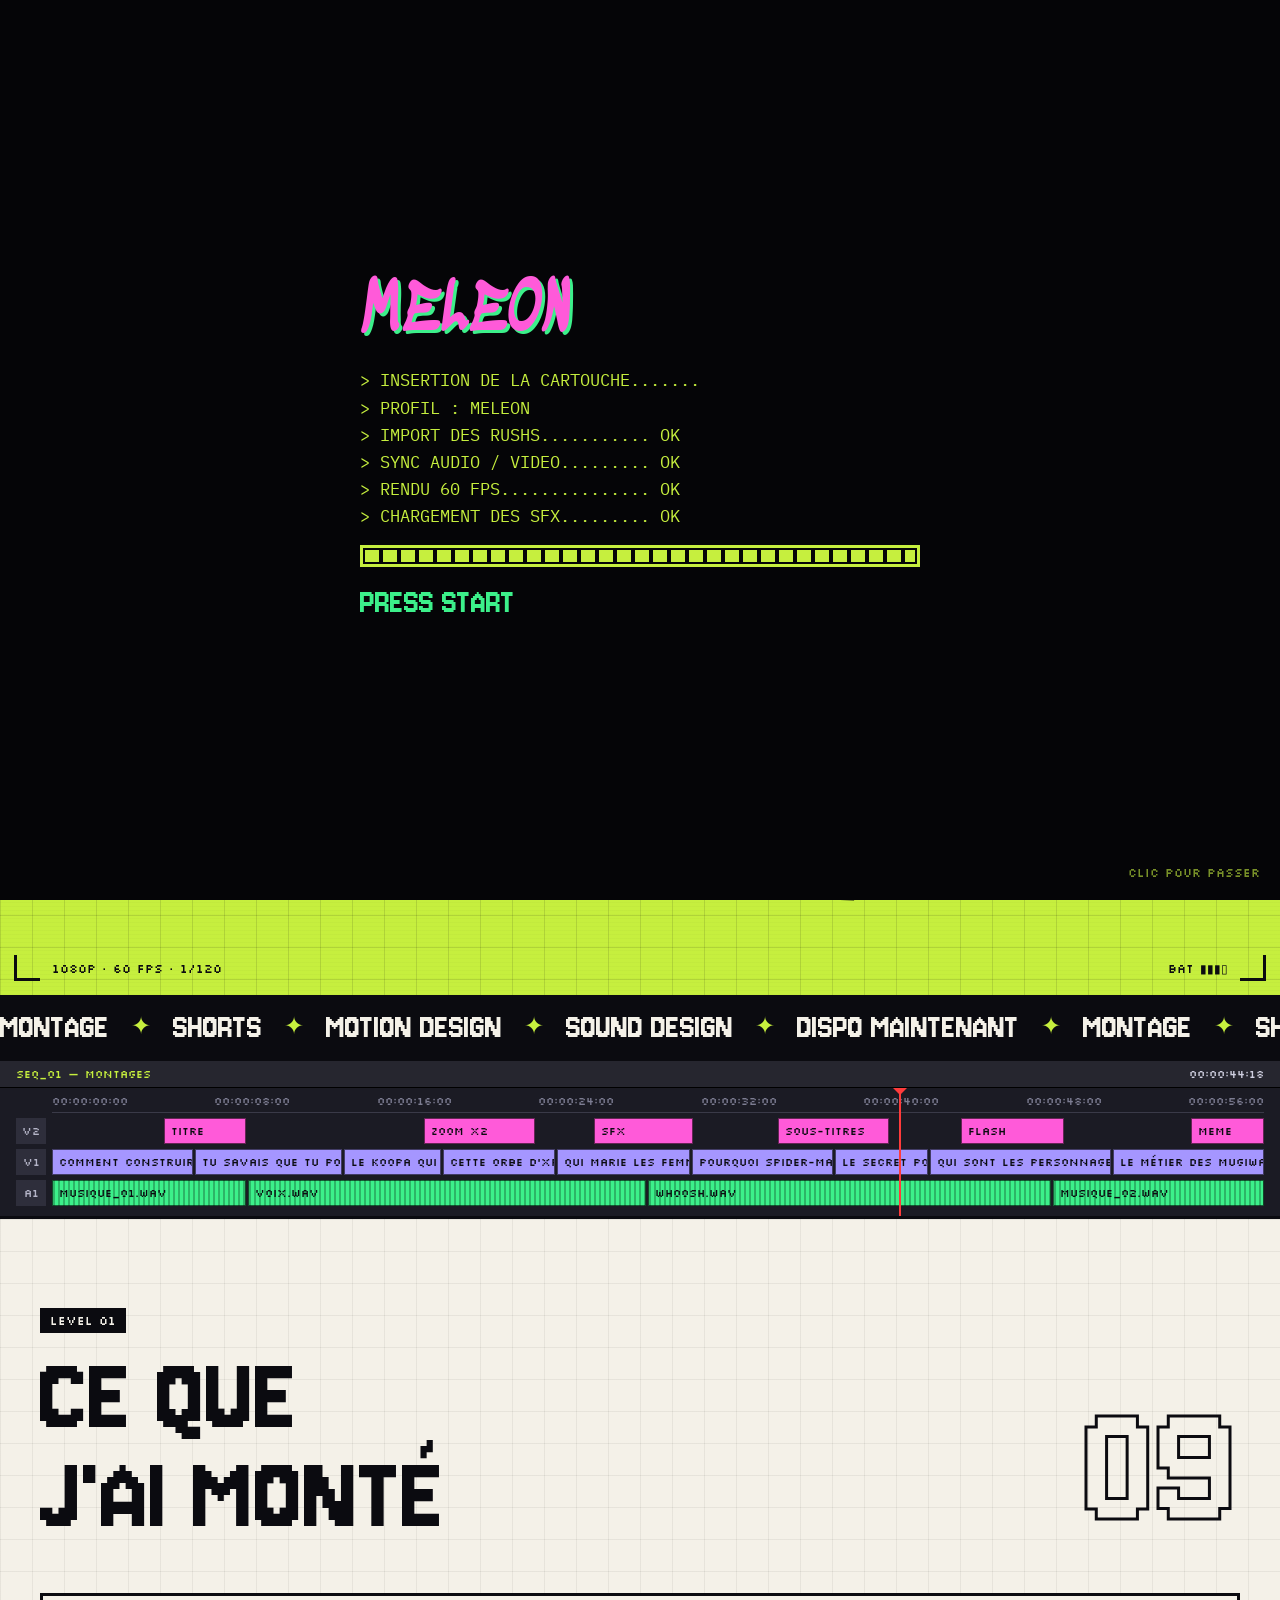
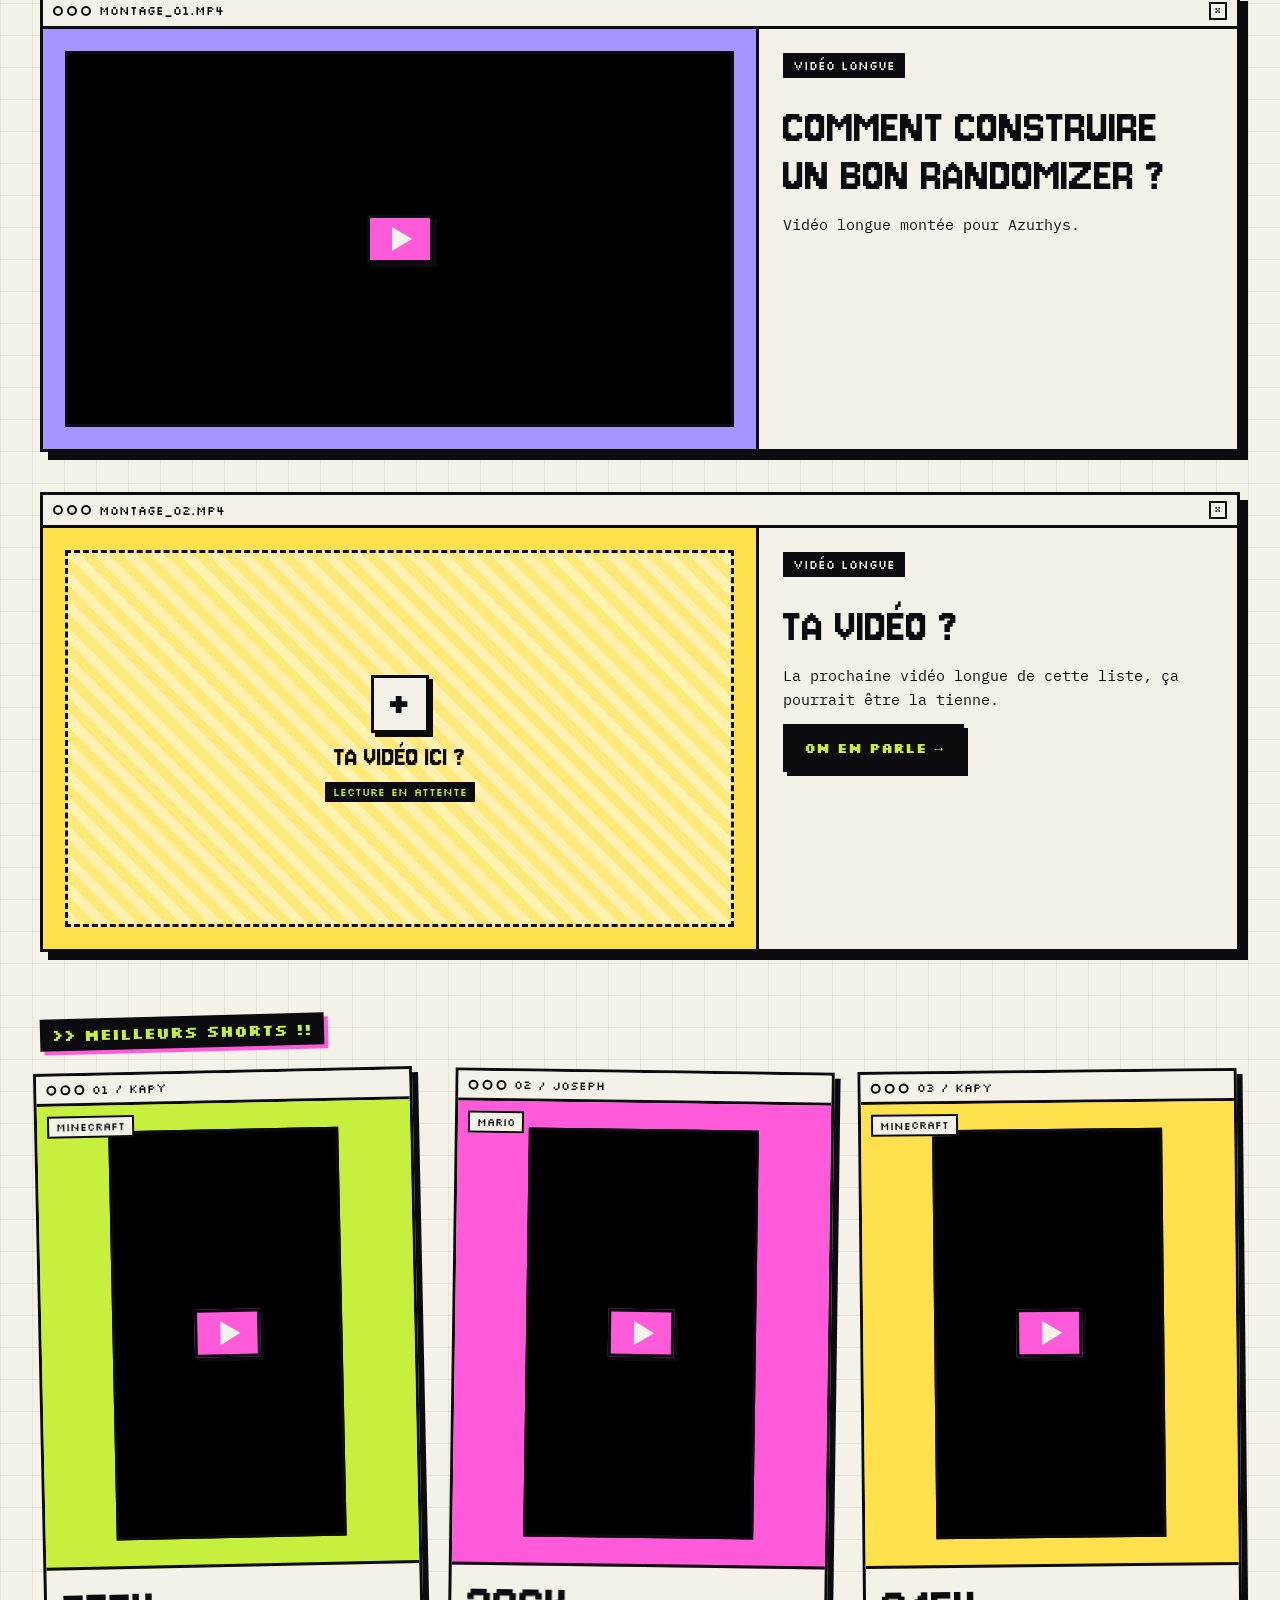
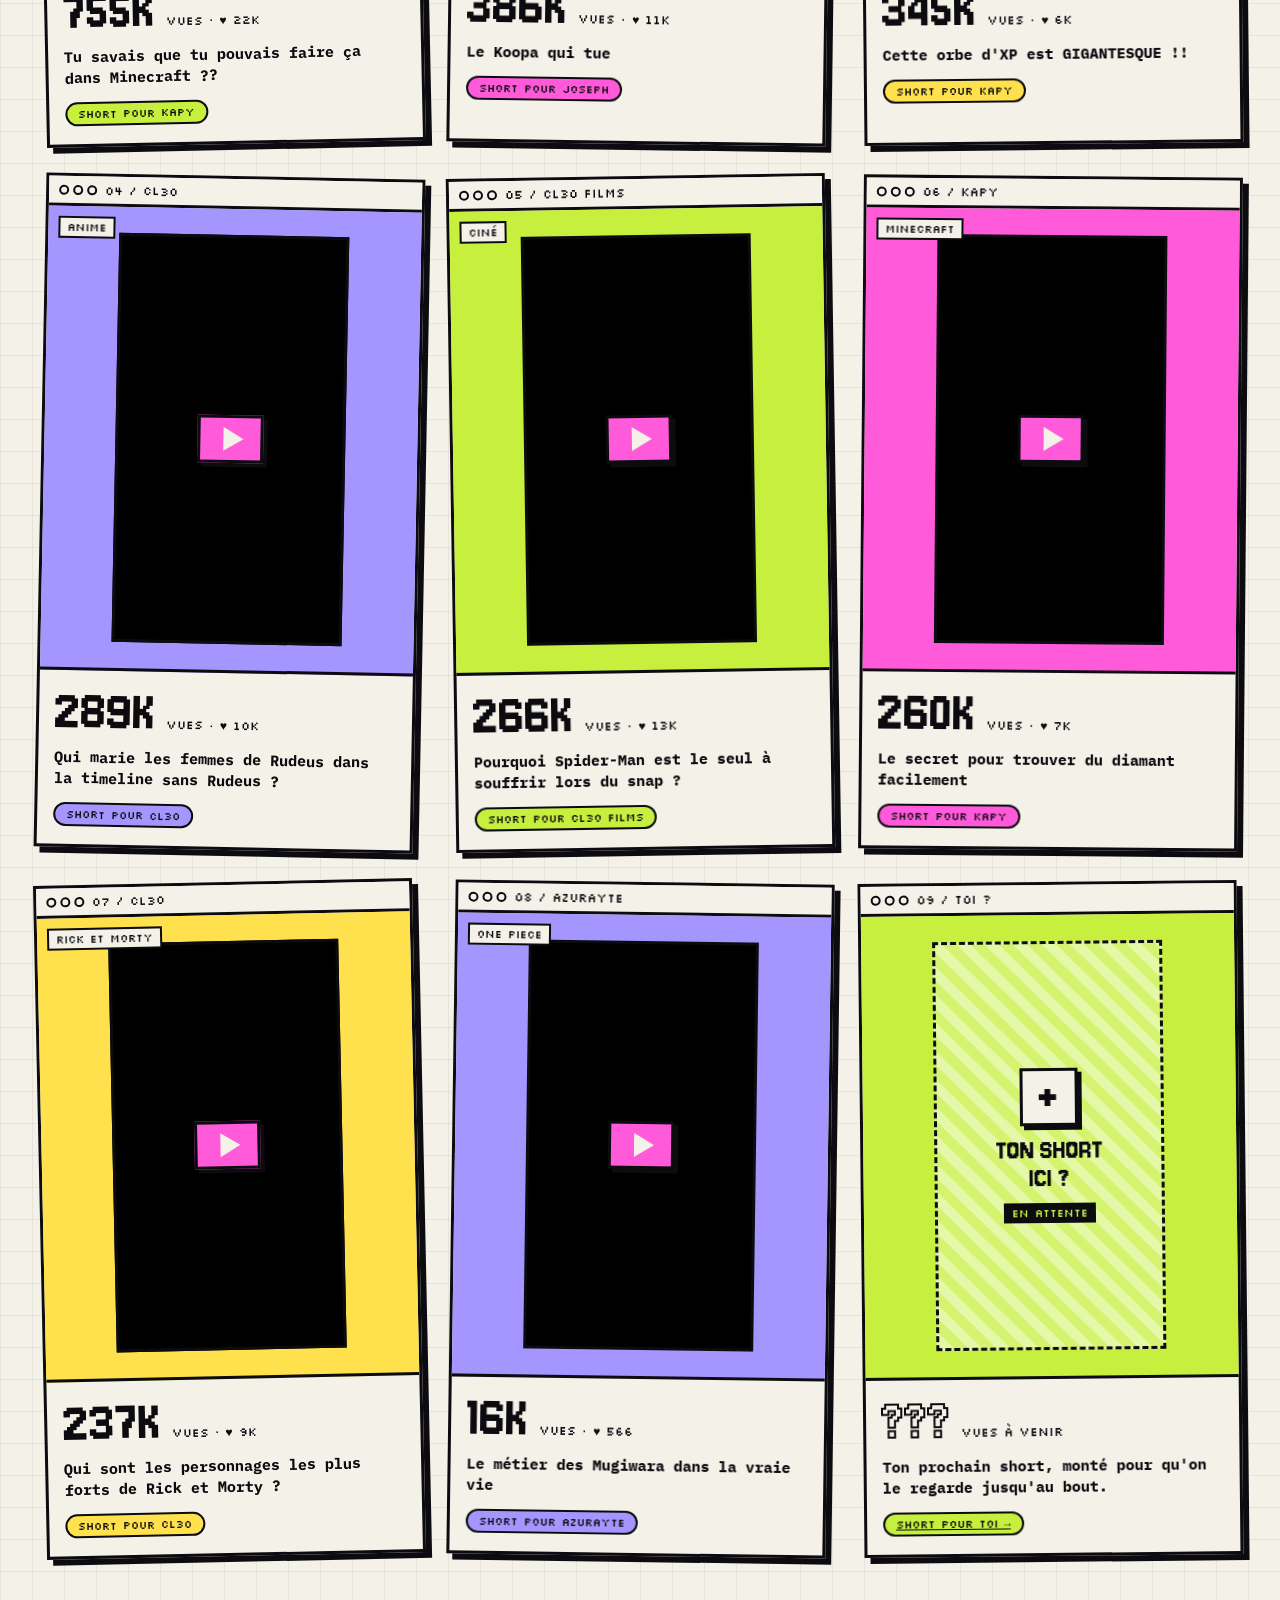
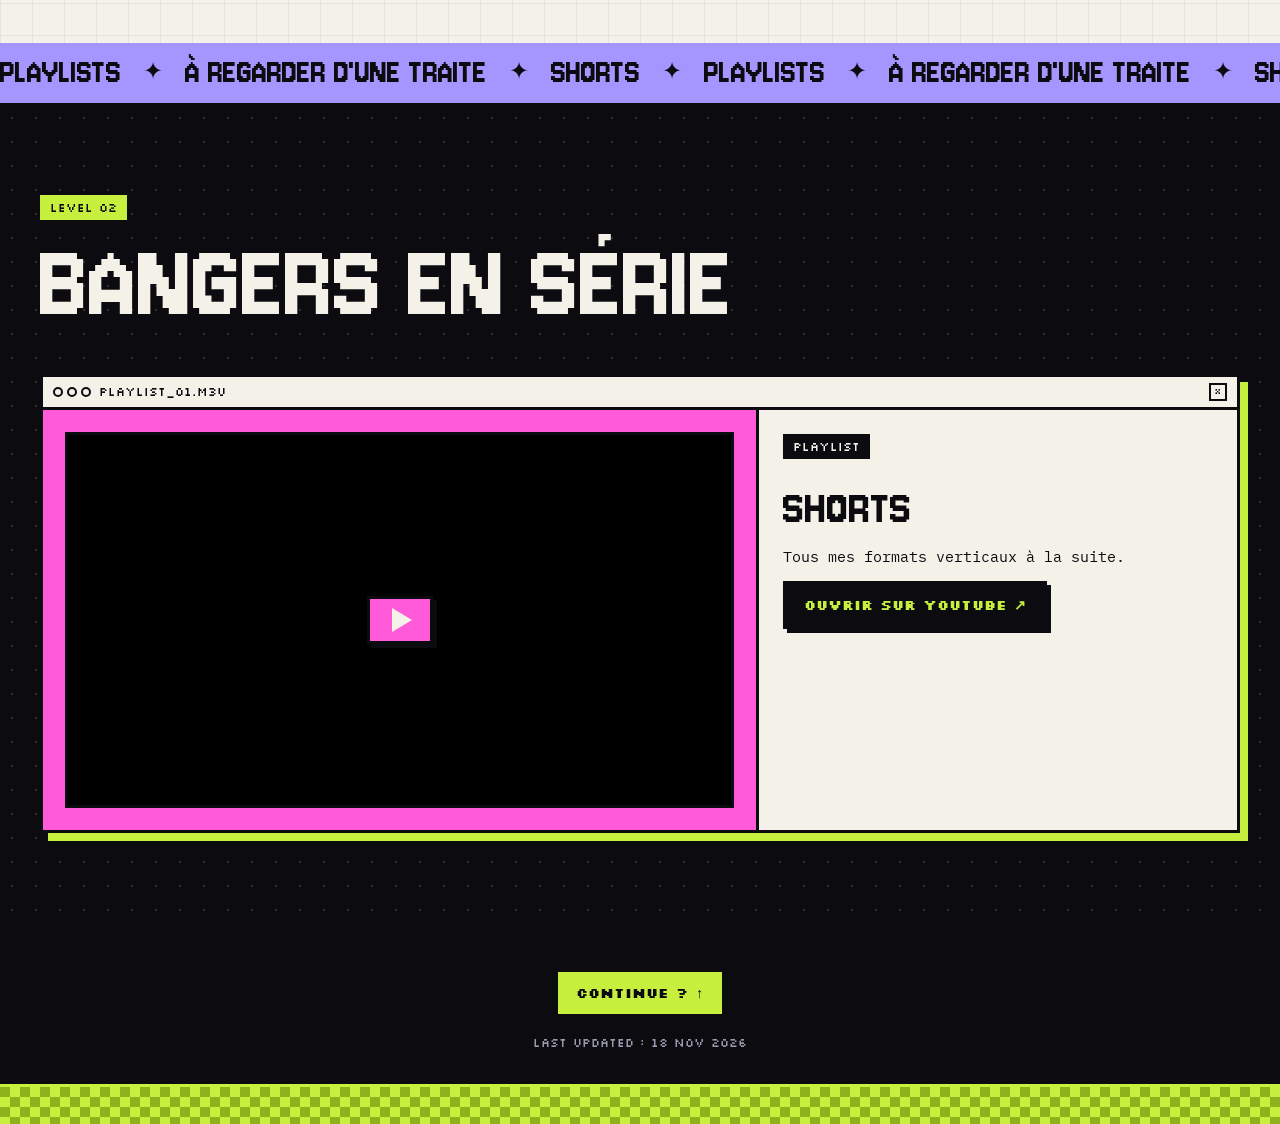
==== commit b8e4124b: "Flèche au marqueur « appuie ici bg » vers les onglets Co-Authored-By: Claude Opus 5.5 <noreply@anthr" ====
--- a/index.html
+++ b/index.html
@@ -40,6 +40,11 @@
 
   <!-- ===== HERO : bureau ===== -->
   <section class="hero" id="top">
+    <!-- annotation au marqueur qui pointe vers les onglets (placée en JS sous « À propos ») -->
+    <div class="tap-note" id="tapNote" aria-hidden="true">
+      <svg viewBox="0 0 60 52"><path d="M54 48 C 46 30, 30 22, 10 6 M22 8 L10 5 L12 17" /></svg>
+      <span>appuie ici bg</span>
+    </div>
     <div class="vf" aria-hidden="true">
       <span class="vf-c c-tl"></span><span class="vf-c c-tr"></span><span class="vf-c c-bl"></span><span class="vf-c c-br"></span>
       <span class="vf-rec"><span class="dot"></span>REC</span>
--- a/css/style.css
+++ b/css/style.css
@@ -134,6 +134,16 @@
 .vf-tc { position: absolute; top: 5px; right: 38px; }
 .vf-info { position: absolute; bottom: 5px; left: 38px; }
 .vf-bat { position: absolute; bottom: 5px; right: 38px; }
+/* flèche « appuie ici bg » vers les onglets (pointe sous « À propos ») */
+.tap-note { position: absolute; z-index: 5; top: 8px; left: var(--tip-x, 70%); width: 60px; height: 52px; pointer-events: none; translate: -10px 0; }
+.tap-note svg { width: 60px; height: 52px; overflow: visible; }
+.tap-note path { fill: none; stroke: var(--black); stroke-width: 3.2; stroke-linecap: round; stroke-linejoin: round; }
+/* étiquette à droite de la flèche : ne recouvre pas le grand titre */
+.tap-note span { position: absolute; top: 44px; left: 40px; white-space: nowrap; font: 400 26px/1 var(--f-graff); color: var(--black);
+  background: var(--paper); border: 2px solid var(--black); box-shadow: 3px 3px 0 var(--pink); padding: 4px 10px 6px; rotate: 4deg; }
+.tap-note { animation: nudge 1.6s steps(2) infinite; }
+@keyframes nudge { 50% { translate: -14px -4px; } }
+@media (max-width: 560px) { .tap-note span { font-size: 20px; left: auto; right: 36px; rotate: -4deg; } }
 
 /* bureau + fenêtres déplaçables */
 .desk { position: relative; height: 560px; }
@@ -179,7 +189,7 @@
 @media (max-width: 560px) {
   .desk { grid-template-columns: 1fr; }
   .vf-info { display: none; }
-  .hero { padding-top: 46px; }
+  .hero { padding-top: 104px; } /* place pour la flèche « appuie ici bg » au-dessus du titre */
 }
 
 /* ---------- bandeaux défilants ---------- */
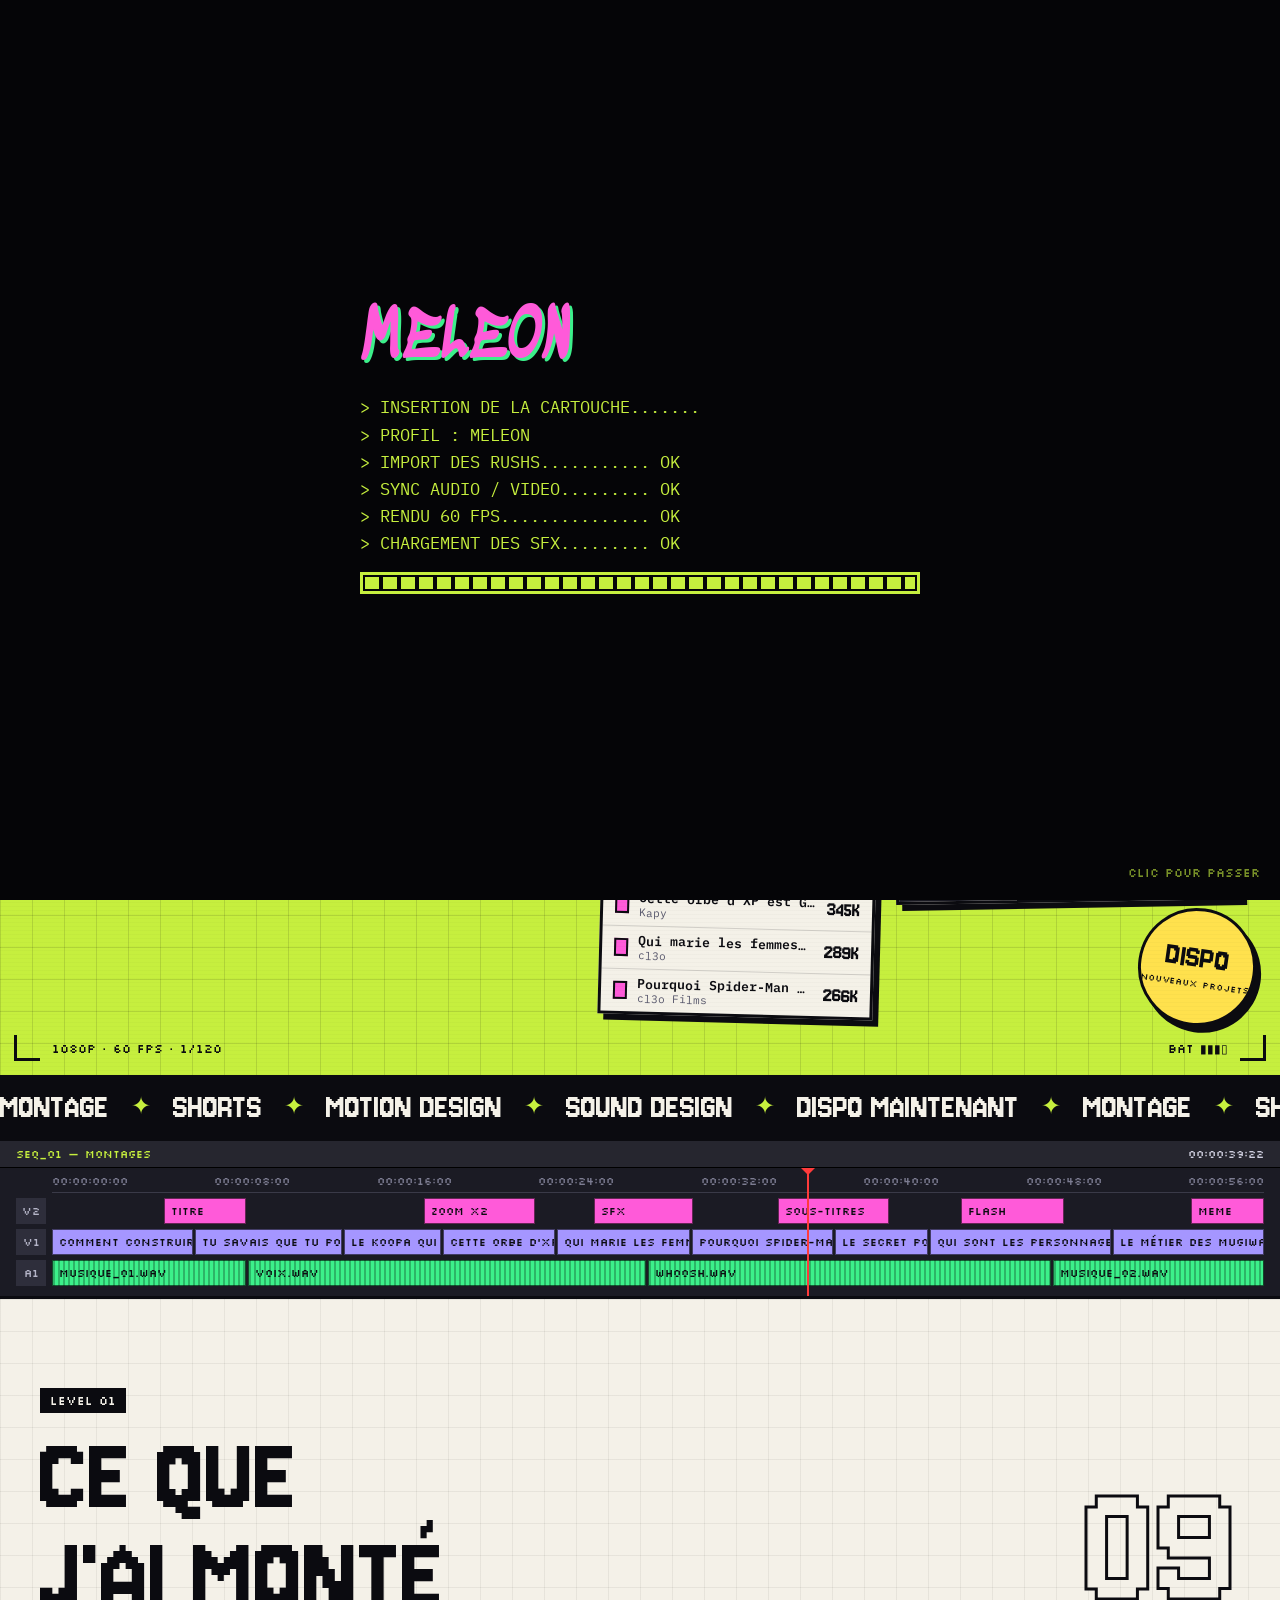
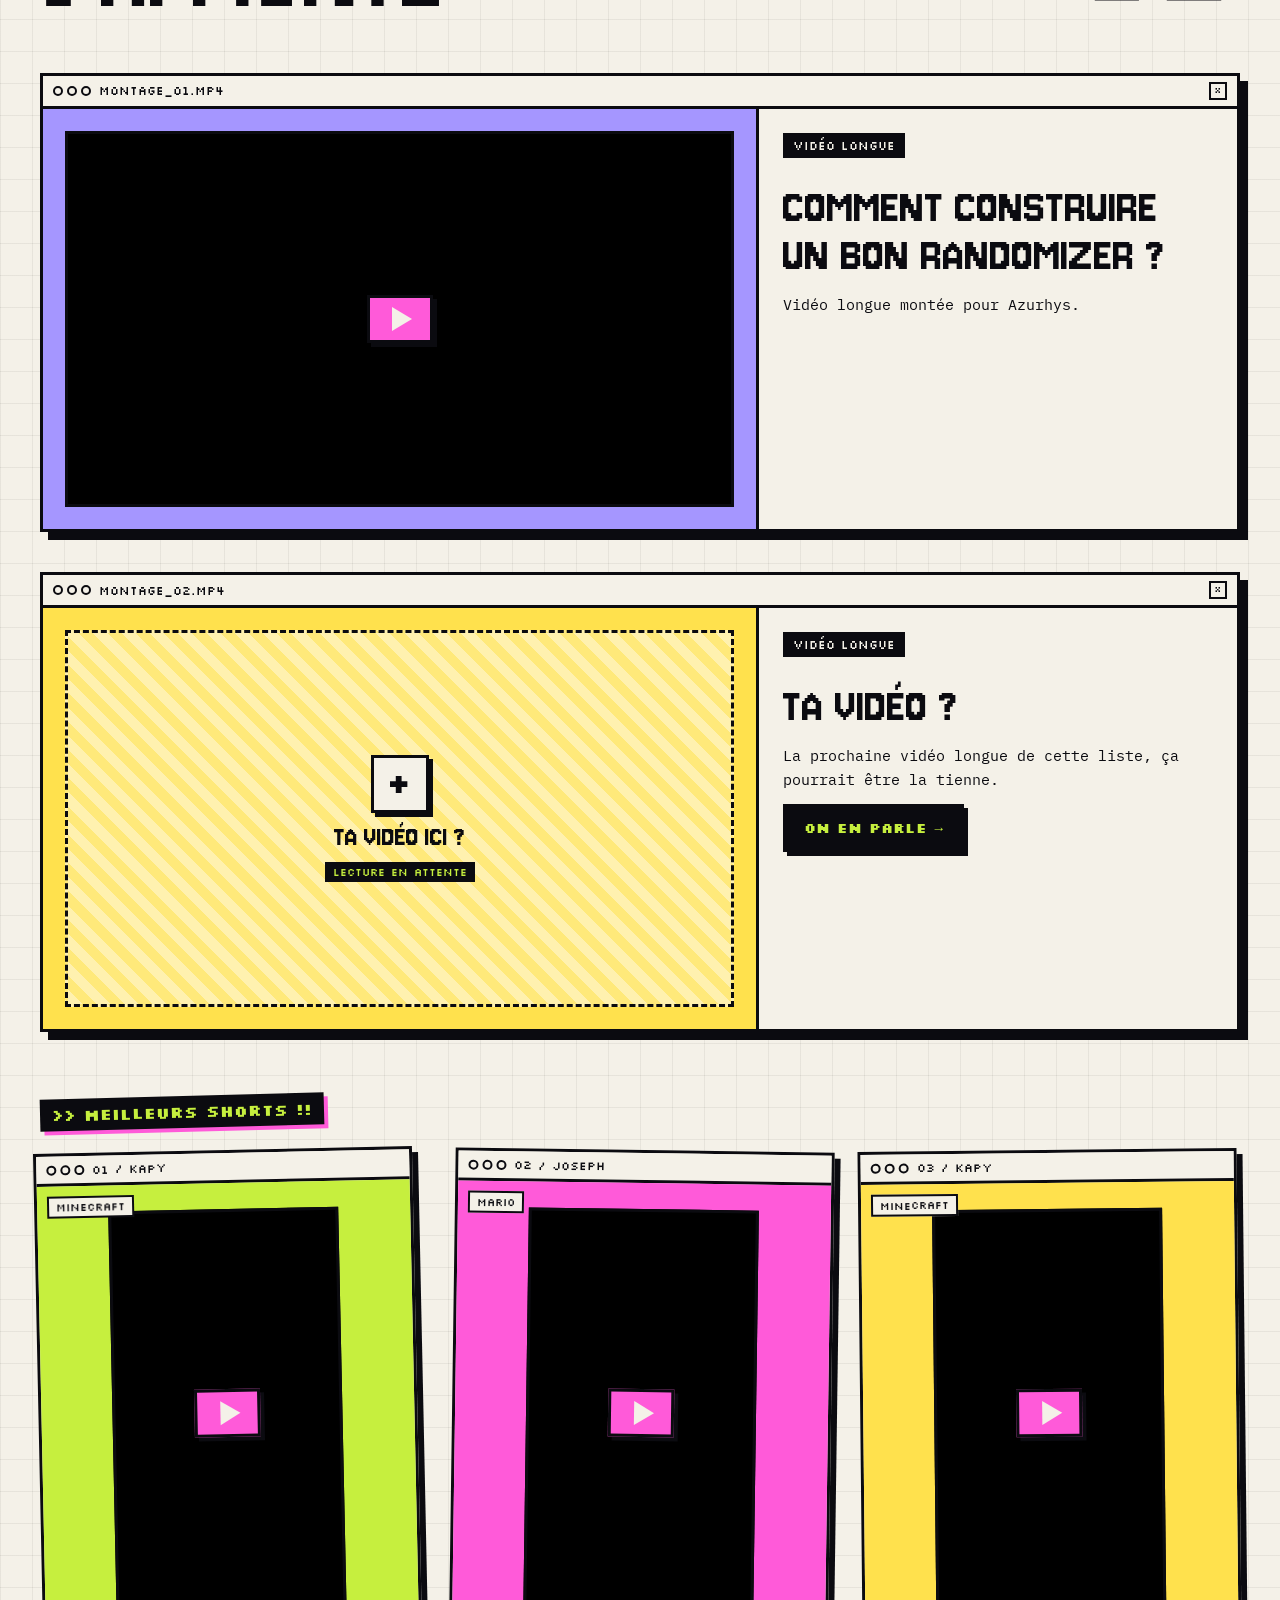
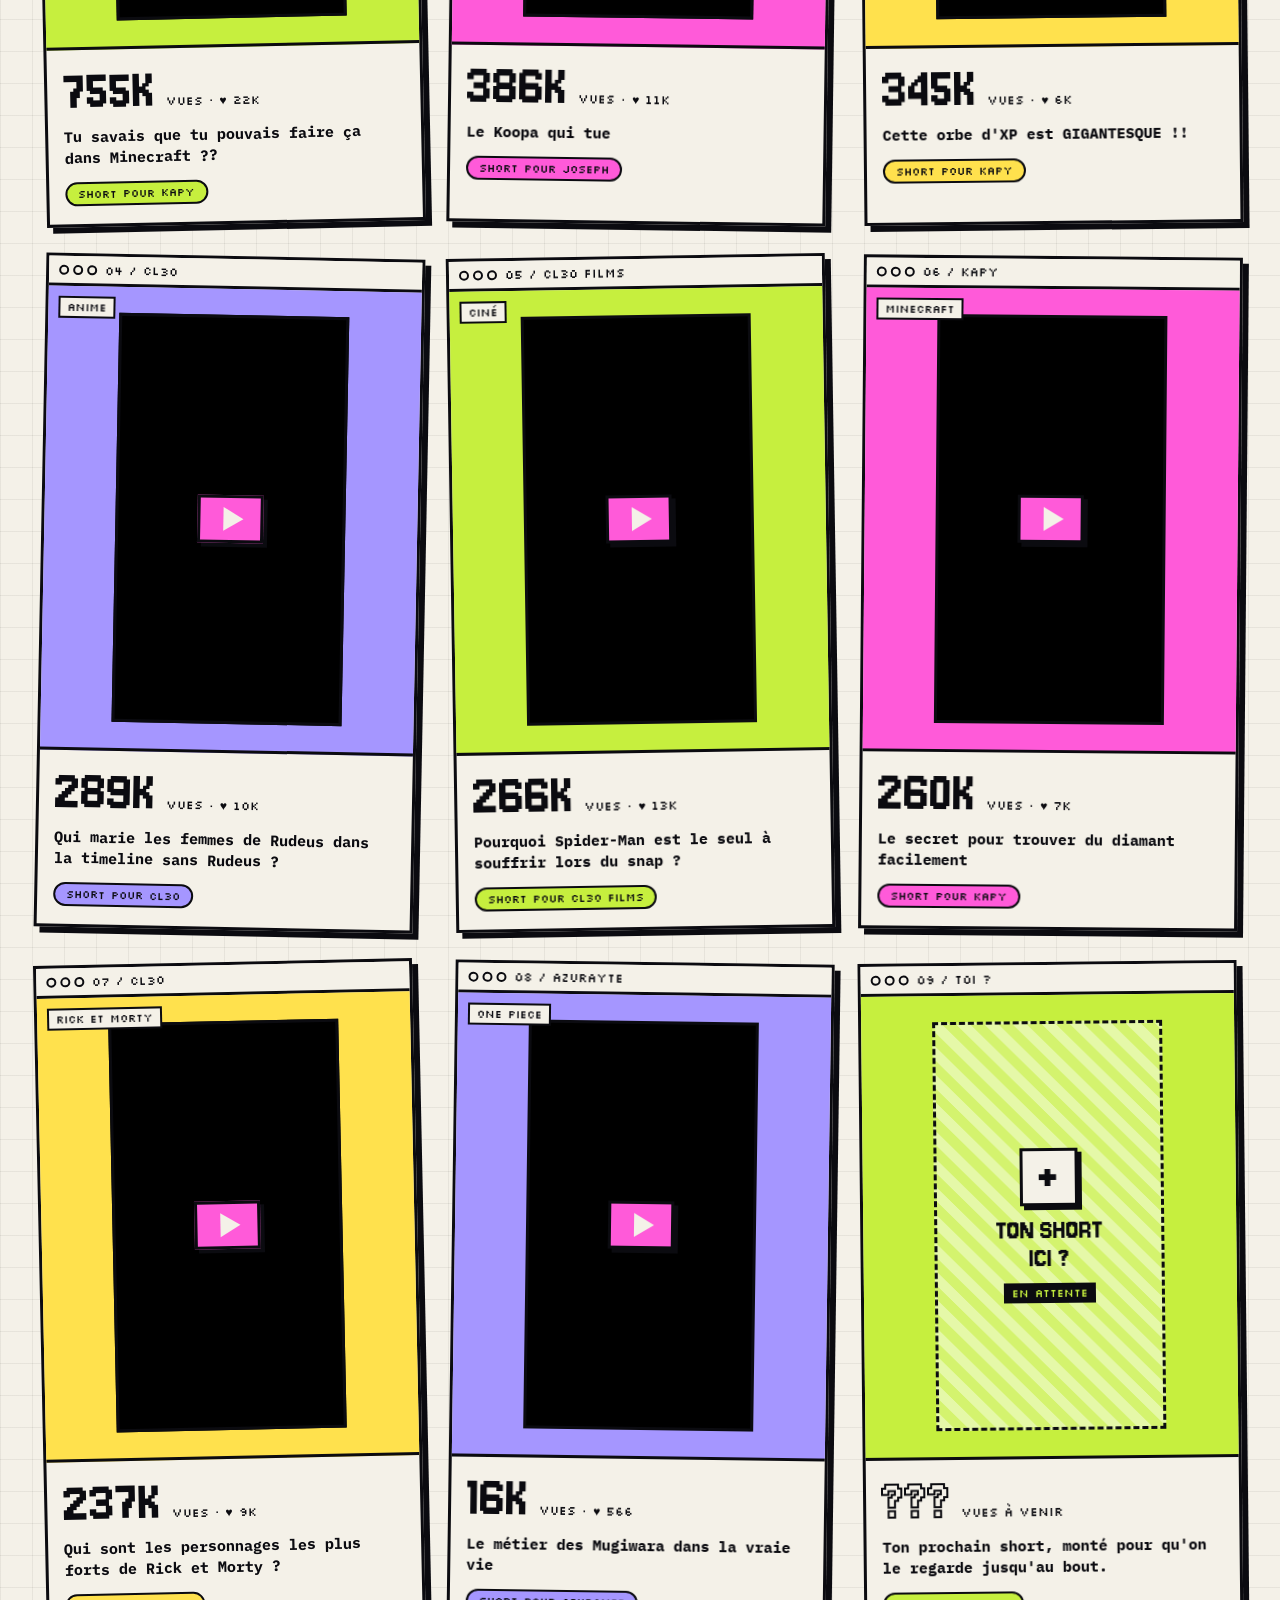
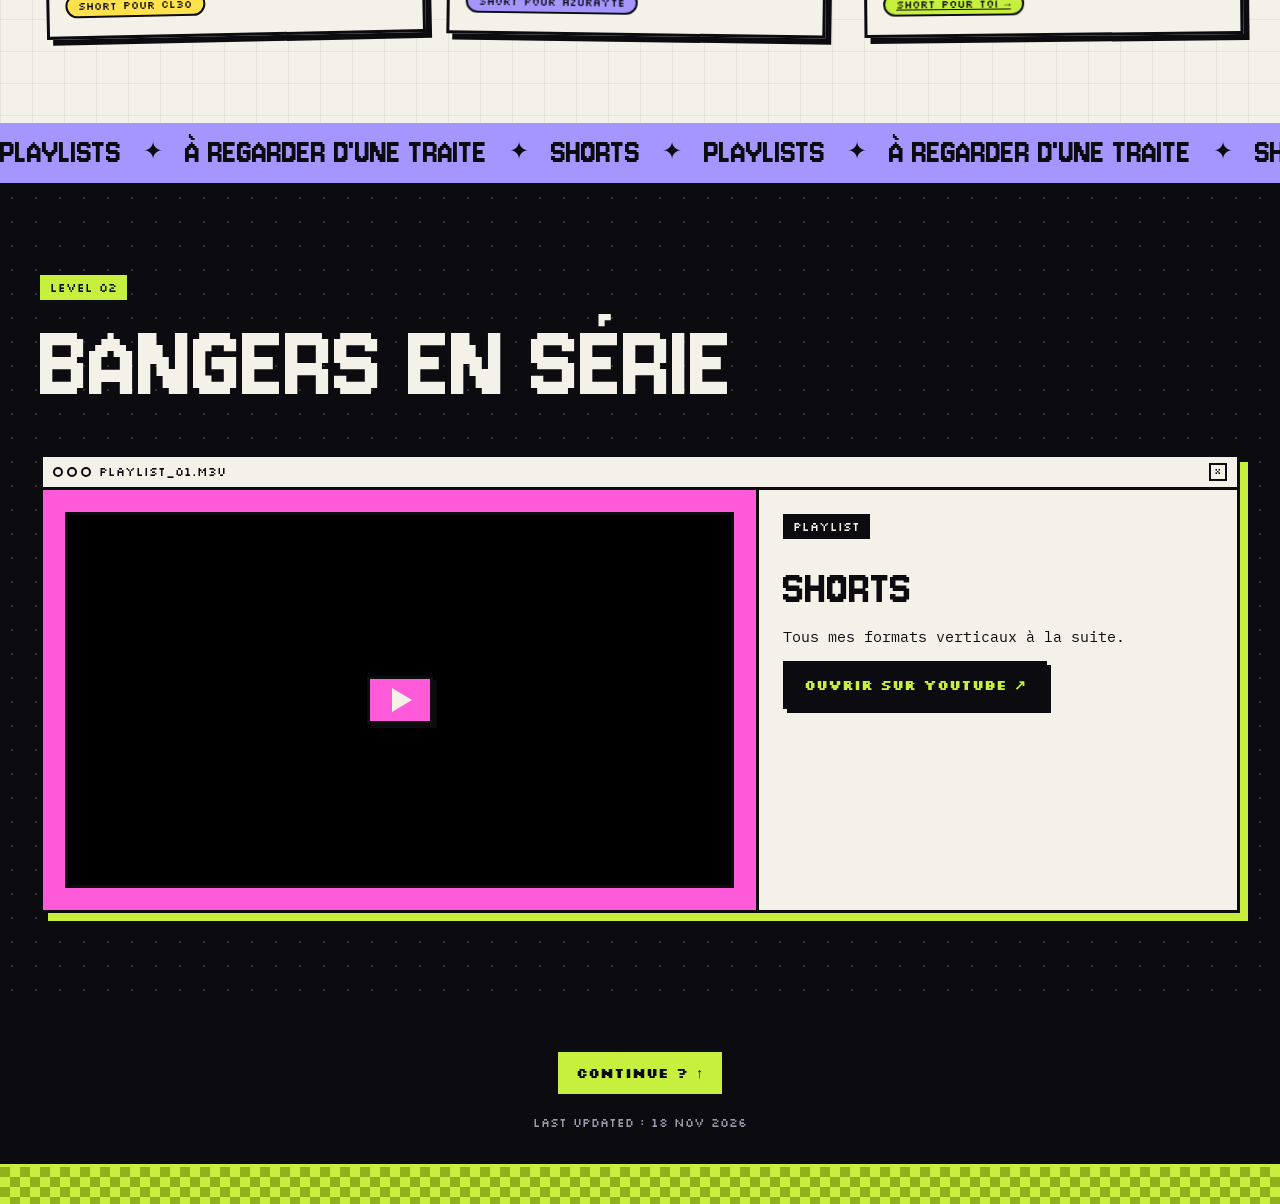
==== commit 430e2242: "Hero : espace de travail de montage (moniteur, chutier, timeline) à la place du bureau - Moniteur pr" ====
--- a/index.html
+++ b/index.html
@@ -26,7 +26,7 @@
 
   <!-- ===== HUD ===== -->
   <header class="hud">
-    <a class="hud-logo" href="#accueil"><img id="hudAvatar" alt="" /><span id="hudName">MELEON</span><b aria-hidden="true">★</b></a>
+    <a class="hud-logo" href="#accueil"><img id="hudAvatar" alt="" /><span id="hudName">MELEON</span></a>
     <div class="hud-rec" aria-hidden="true"><span class="dot"></span>REC <span id="tc">00:00:00:00</span></div>
     <nav class="tabs" aria-label="Pages">
       <a data-tab="accueil" href="#accueil">Accueil</a><a data-tab="a-propos" href="#a-propos">À propos</a><a data-tab="contact" href="#contact">Contact</a>
@@ -63,41 +63,53 @@
             <a class="btn btn-black" href="#montages">Voir les montages →</a>
             <a class="btn btn-paper" href="#contact">Me contacter</a>
           </div>
-          <p class="psst"><b>PSST</b> Les fenêtres se déplacent. <button class="btn-mini" id="tidy" type="button">Ranger</button></p>
+          <p class="psst"><b>PSST</b> Les panneaux se déplacent, comme dans Premiere. <button class="btn-mini" id="tidy" type="button">Ranger</button></p>
         </div>
 
         <div class="desk" id="desk">
-          <figure class="win w-avatar" style="--x:2%;--y:0%;--w:250px;--rot:-3deg">
-            <div class="win-bar"><span class="dots"><i></i><i></i><i></i></span><span class="win-t">player_01.png</span><span class="win-x">×</span></div>
+          <!-- Espace de travail façon logiciel de montage : chaque panneau se déplace par sa barre de titre -->
+
+          <!-- moniteur programme : fait défiler les montages les plus vus, clic = section montages -->
+          <div class="win panel w-monitor" style="--x:31%;--y:0%;--w:69%;--rot:1deg">
+            <div class="win-bar"><span class="dots"><i></i><i></i><i></i></span><span class="win-t">Programme : best_of_meleon</span><span class="win-x">×</span></div>
+            <div class="win-body">
+              <a class="mon-screen" id="monScreen" href="#montages" aria-label="Voir les montages">
+                <span class="mon-safe" aria-hidden="true"></span>
+                <span class="mon-live" aria-hidden="true"><span class="dot"></span>LECTURE</span>
+                <span class="mon-views" id="monViews"></span>
+                <span class="mon-caption" id="monCaption"></span>
+              </a>
+              <div class="mon-scrub" aria-hidden="true"><i id="monScrub"></i></div>
+              <div class="mon-bar" aria-hidden="true">
+                <span class="mon-tc" id="monTc">00:00:00:00</span>
+                <span class="mon-btns">⏮ ◀ ▶ ▶▶ ⏭</span>
+                <span class="mon-count" id="monCount">01 / 01</span>
+              </div>
+            </div>
+          </div>
+
+          <!-- le monteur -->
+          <figure class="win panel w-avatar" style="--x:0%;--y:3%;--w:29%;--rot:-3deg">
+            <div class="win-bar"><span class="dots"><i></i><i></i><i></i></span><span class="win-t">moi.png</span><span class="win-x">×</span></div>
             <div class="win-body"><img id="deskAvatar" alt="Photo de profil de Meleon" /><figcaption id="deskCaption"></figcaption></div>
           </figure>
 
-          <div class="win w-views" id="wViews" style="--x:50%;--y:2%;--w:290px;--rot:2deg">
-            <div class="win-bar"><span class="dots"><i></i><i></i><i></i></span><span class="win-t">vues.live</span><span class="win-x">×</span></div>
-            <div class="win-body"><p class="big" id="viewsCount" data-count="0">0</p><p>vues sur les shorts que j'ai montés. Et ça continue de monter.</p></div>
-          </div>
-
-          <div class="sticker" style="--x:78%;--y:30%;--rot:8deg"><span>DISPO<small>nouveaux projets</small></span></div>
-
-          <div class="win w-todo" style="--x:0%;--y:66%;--w:250px;--rot:2deg">
-            <div class="win-bar"><span class="dots"><i></i><i></i><i></i></span><span class="win-t">todo.txt</span><span class="win-x">×</span></div>
-            <div class="win-body"><ul class="todo" id="todo"></ul></div>
-          </div>
-
-          <div class="win w-tl" style="--x:42%;--y:58%;--w:340px;--rot:-1.5deg">
-            <div class="win-bar"><span class="dots"><i></i><i></i><i></i></span><span class="win-t">seq_01.prproj</span><span class="win-x">×</span></div>
+          <!-- chutier : les rushs = les montages, avec leurs vues -->
+          <div class="win panel w-bin" style="--x:0%;--y:57%;--w:43%;--rot:1.5deg">
+            <div class="win-bar"><span class="dots"><i></i><i></i><i></i></span><span class="win-t">Projet : chutier</span><span class="win-x">×</span></div>
             <div class="win-body">
-              <div class="mini-tl" aria-hidden="true">
-                <div><b>V2</b><span style="--l:8%;--w:18%" class="k-pink"></span><span style="--l:52%;--w:14%" class="k-pink"></span></div>
-                <div><b>V1</b><span style="--l:0%;--w:30%" class="k-lav"></span><span style="--l:31%;--w:22%" class="k-lav"></span><span style="--l:54%;--w:40%" class="k-lav"></span></div>
-                <div><b>A1</b><span style="--l:0%;--w:62%" class="k-mint"></span><span style="--l:64%;--w:30%" class="k-mint"></span></div>
-                <i class="mini-play"></i>
-              </div>
+              <div class="bin-head"><span>Nom</span><span>Vues</span></div>
+              <ul class="bin" id="bin"></ul>
             </div>
           </div>
 
-          <span class="pstar" style="--x:44%;--y:44%;--rot:0deg"></span>
-          <span class="pstar small" style="--x:92%;--y:6%;--rot:20deg"></span>
+          <!-- timeline -->
+          <div class="win panel w-tl" style="--x:46%;--y:62%;--w:54%;--rot:-1deg">
+            <div class="win-bar"><span class="dots"><i></i><i></i><i></i></span><span class="win-t">Séquence : showreel</span><span class="win-x">×</span></div>
+            <div class="win-body"><div class="mini-tl" id="miniTl" aria-hidden="true"></div></div>
+          </div>
+
+          <div class="sticker" style="--x:84%;--y:84%;--rot:8deg"><span>DISPO<small>nouveaux projets</small></span></div>
         </div>
       </div>
     </div>
--- a/css/style.css
+++ b/css/style.css
@@ -72,7 +72,7 @@
 .hud { position: sticky; top: 0; z-index: 60; display: flex; align-items: center; gap: 24px; padding: 14px 24px; background: var(--black); border-bottom: 3px solid var(--lime); }
 .hud-logo { display: flex; align-items: center; gap: 12px; margin-right: auto; text-decoration: none; font: 700 20px var(--f-lab); color: var(--lime); }
 .hud-logo img { width: 52px; height: 52px; border-radius: 50%; object-fit: cover; border: 3px solid var(--lime); box-shadow: 3px 3px 0 var(--pink); }
-.hud-logo b { color: var(--yellow); font-weight: 400; }
+
 .hud-rec { display: flex; align-items: center; gap: 8px; font: 15px var(--f-lab); white-space: nowrap; }
 /* onglets en pilules (Accueil / À propos / Contact) */
 .tabs { display: flex; gap: 12px; }
@@ -135,61 +135,99 @@
 .vf-info { position: absolute; bottom: 5px; left: 38px; }
 .vf-bat { position: absolute; bottom: 5px; right: 38px; }
 /* flèche « appuie ici bg » vers les onglets (pointe sous « À propos ») */
-.tap-note { position: absolute; z-index: 5; top: 8px; left: var(--tip-x, 70%); width: 60px; height: 52px; pointer-events: none; translate: -10px 0; }
-.tap-note svg { width: 60px; height: 52px; overflow: visible; }
-.tap-note path { fill: none; stroke: var(--black); stroke-width: 3.2; stroke-linecap: round; stroke-linejoin: round; }
-/* étiquette à droite de la flèche : ne recouvre pas le grand titre */
-.tap-note span { position: absolute; top: 44px; left: 40px; white-space: nowrap; font: 400 26px/1 var(--f-graff); color: var(--black);
-  background: var(--paper); border: 2px solid var(--black); box-shadow: 3px 3px 0 var(--pink); padding: 4px 10px 6px; rotate: 4deg; }
-.tap-note { animation: nudge 1.6s steps(2) infinite; }
-@keyframes nudge { 50% { translate: -14px -4px; } }
-@media (max-width: 560px) { .tap-note span { font-size: 20px; left: auto; right: 36px; rotate: -4deg; } }
-
-/* bureau + fenêtres déplaçables */
-.desk { position: relative; height: 560px; }
+/* --w = largeur de la flèche ; la pointe est à 1/6 de sa largeur */
+.tap-note { --w: 130px; position: absolute; z-index: 5; top: 6px; left: var(--tip-x, 70%); width: var(--w); pointer-events: none;
+  translate: calc(var(--w) / -6) 0; animation: nudge 1.6s steps(2) infinite; }
+.tap-note svg { display: block; width: var(--w); height: calc(var(--w) * .87); overflow: visible; }
+.tap-note path { fill: none; stroke: var(--black); stroke-width: 4; stroke-linecap: round; stroke-linejoin: round; }
+/* étiquette sous le pied de la flèche, côté droit : ne recouvre pas le grand titre */
+.tap-note span { position: absolute; top: calc(var(--w) * .82); left: calc(var(--w) * .72); translate: -50% 0; rotate: 4deg; white-space: nowrap;
+  font: 400 46px/1 var(--f-graff); color: var(--black); background: var(--paper); border: 3px solid var(--black);
+  box-shadow: 5px 5px 0 var(--pink); padding: 6px 16px 10px; }
+@keyframes nudge { 50% { translate: calc(var(--w) / -6 - 5px) -6px; } }
+@media (max-width: 560px) {
+  .tap-note { --w: 92px; }
+  .tap-note span { font-size: 30px; left: calc(var(--w) * .45); rotate: -3deg; }
+}
+
+/* espace de travail façon logiciel de montage : panneaux déplaçables par leur barre de titre */
+.desk { position: relative; height: 640px; }
 .desk > * { position: absolute; left: var(--x); top: var(--y); width: var(--w); rotate: var(--rot, 0deg); }
-.desk .win-bar { cursor: grab; touch-action: none; }
+.desk .win-bar { cursor: grab; touch-action: none; font-size: 13px; }
 .desk .dragging { rotate: 0deg; }
 .desk .dragging .win-bar { cursor: grabbing; }
+.desk > .active { outline: 3px solid var(--pink); outline-offset: 3px; } /* panneau actif, comme dans Premiere */
+
+/* moniteur programme */
+.w-monitor .win-body { padding: 0; background: var(--black); }
+.mon-screen { position: relative; display: block; aspect-ratio: 16 / 9; background: #000 center / contain no-repeat; overflow: hidden; color: var(--paper); text-decoration: none; }
+.mon-screen.cut { animation: monCut .16s steps(1); } /* coupe franche : 1 image blanche */
+@keyframes monCut { 0% { filter: brightness(2.2); } 100% { filter: none; } }
+.mon-safe { position: absolute; inset: 8% 6%; border: 1px dashed rgba(244,241,232,.35); pointer-events: none; }
+.mon-live { position: absolute; top: 10px; left: 12px; display: flex; align-items: center; gap: 6px; font: 12px var(--f-lab); background: rgba(11,11,16,.75); padding: 3px 8px; }
+.mon-caption { position: absolute; left: 0; right: 0; bottom: 0; padding: 8px 12px; font: 600 14px/1.35 var(--f-body); background: rgba(11,11,16,.82); white-space: nowrap; overflow: hidden; text-overflow: ellipsis; }
+.mon-caption b { color: var(--lime); margin-right: 4px; }
+.mon-views { position: absolute; top: 10px; right: 12px; font: 400 26px/1 var(--f-pix); color: var(--black); background: var(--yellow); border: 2px solid var(--black); padding: 2px 8px 4px; }
+.mon-scrub { height: 6px; background: #2e2e3b; }
+.mon-scrub i { display: block; height: 100%; width: 0; background: var(--pink); }
+.mon-scrub i.run { animation: scrub 3s steps(30) forwards; }
+@keyframes scrub { to { width: 100%; } }
+.mon-bar { display: flex; align-items: center; justify-content: space-between; gap: 10px; padding: 8px 12px; background: var(--ink); color: var(--paper); font: 13px var(--f-lab); }
+.mon-tc { color: var(--lime); font-variant-numeric: tabular-nums; }
+.mon-btns { letter-spacing: 6px; color: #c9c6d6; }
+.mon-count { color: #9a9aae; }
+
+/* le monteur */
 .w-avatar .win-body { background: var(--pink); padding: 10px; }
 .w-avatar img { width: 100%; aspect-ratio: 1; object-fit: cover; border: var(--b); background: var(--black); }
 .w-avatar figcaption { display: inline-block; margin-top: 8px; font: 12px var(--f-lab); background: var(--black); color: var(--lime); padding: 4px 8px; }
-.w-views .big { font: 400 58px/1 var(--f-pix); }
-.w-views p:last-child { font-size: 13px; line-height: 1.45; margin-top: 4px; }
-.w-todo .win-body { background: var(--yellow); padding: 12px 14px; }
-.todo { list-style: none; }
-.todo li { display: flex; align-items: center; gap: 9px; font-size: 14px; font-weight: 600; margin: 5px 0; }
-.todo .box { flex: none; width: 17px; height: 17px; border: 2px solid var(--black); background: var(--paper); display: grid; place-items: center; font-size: 11px; line-height: 1; }
-.todo .done span:last-child { text-decoration: line-through; text-decoration-thickness: 2px; }
-.todo .done .box { background: var(--black); color: var(--lime); }
+
+/* chutier */
+.w-bin .win-body { padding: 0; }
+.bin-head { display: flex; justify-content: space-between; padding: 6px 12px; font: 11px var(--f-lab); color: #6b6b78; border-bottom: 2px solid var(--black); background: #e9e4d6; }
+.bin { list-style: none; }
+.bin a { display: flex; align-items: center; gap: 10px; padding: 6px 12px; text-decoration: none; border-bottom: 1px solid rgba(11,11,16,.15); }
+.bin li:last-child a { border-bottom: 0; }
+.bin a:hover { background: #e9e4d6; }
+.bin li.on a { background: var(--lime); }
+.ico { flex: none; width: 14px; height: 18px; border: 2px solid var(--black); }
+.ico-short { background: var(--pink); } .ico-long { width: 22px; height: 14px; background: var(--lav); }
+.bin-n { flex: 1; min-width: 0; font: 600 13px/1.25 var(--f-body); white-space: nowrap; overflow: hidden; text-overflow: ellipsis; }
+.bin-n small { display: block; font: 400 11px var(--f-body); color: #55556a; }
+.bin b { font: 400 22px/1 var(--f-pix); }
+
+/* timeline */
 .w-tl .win-body { background: var(--ink); padding: 10px; }
 .mini-tl { position: relative; display: grid; gap: 5px; }
-.mini-tl div { position: relative; height: 20px; padding-left: 30px; }
-.mini-tl b { position: absolute; left: 0; top: 0; bottom: 0; width: 26px; display: grid; place-items: center; background: #2e2e3b; color: #b5b5c8; font: 10px var(--f-lab); }
-.mini-tl span { position: absolute; top: 0; bottom: 0; left: calc(30px + var(--l) * .88); width: calc(var(--w) * .88); border: 1px solid rgba(0,0,0,.6); }
+.mt-row { display: flex; gap: 6px; height: 22px; }
+.mt-row > b { flex: none; width: 26px; display: grid; place-items: center; background: #2e2e3b; color: #b5b5c8; font: 10px var(--f-lab); }
+.mt-lane { position: relative; flex: 1; min-width: 0; }
+.mt-lane i { position: absolute; top: 0; bottom: 0; left: var(--l); width: var(--w); font: normal 10px/20px var(--f-lab); color: var(--black); padding: 0 5px; overflow: hidden; white-space: nowrap; text-overflow: ellipsis; border: 1px solid rgba(0,0,0,.6); }
+.mt-lane.flow { display: flex; gap: 2px; }
+.mt-lane.flow i { position: static; flex: var(--g) 1 0; min-width: 0; width: auto; }
 .k-pink { background: var(--pink); } .k-lav { background: var(--lav); }
-.k-mint { background: var(--mint) repeating-linear-gradient(90deg, rgba(0,0,0,.28) 0 2px, transparent 2px 5px); }
-.mini-play { position: absolute; top: -4px; bottom: -4px; left: 30px; width: 2px; background: var(--red); animation: miniplay 5s steps(50) infinite; }
+.k-mint { background: var(--mint) repeating-linear-gradient(90deg, rgba(0,0,0,.22) 0 2px, transparent 2px 5px); }
+.mini-play { position: absolute; top: -4px; bottom: -4px; left: 32px; width: 2px; background: var(--red); animation: miniplay 6s steps(60) infinite; }
 @keyframes miniplay { to { left: calc(100% - 2px); } }
-.sticker { width: 138px !important; aspect-ratio: 1; border-radius: 50%; background: var(--paper); border: var(--b); box-shadow: var(--hard); display: grid; place-items: center; text-align: center; cursor: grab; touch-action: none; }
-.sticker span { display: block; font: 400 38px/.85 var(--f-pix); animation: spin 18s steps(36) infinite; }
-.sticker small { display: block; font: 10px/1.2 var(--f-lab); margin-top: 6px; }
-.pstar { width: 46px !important; aspect-ratio: 1; background: var(--yellow); pointer-events: none;
-  clip-path: polygon(50% 0, 62% 36%, 100% 38%, 69% 60%, 80% 100%, 50% 76%, 20% 100%, 31% 60%, 0 38%, 38% 36%); }
-.pstar.small { width: 30px !important; background: var(--black); }
+
+.sticker { width: 118px !important; aspect-ratio: 1; border-radius: 50%; background: var(--yellow); border: var(--b); box-shadow: var(--hard); display: grid; place-items: center; text-align: center; cursor: grab; touch-action: none; }
+.sticker span { display: block; font: 400 34px/.85 var(--f-pix); animation: spin 18s steps(36) infinite; }
+.sticker small { display: block; font: 9px/1.2 var(--f-lab); margin-top: 6px; }
 
 @media (max-width: 960px) {
   .hero-grid { grid-template-columns: 1fr; }
-  .desk { height: auto; display: grid; grid-template-columns: repeat(2, minmax(0, 1fr)); gap: 22px; margin-top: 30px; }
+  .desk { height: auto; display: grid; grid-template-columns: minmax(0, 2fr) minmax(0, 3fr); gap: 22px; margin-top: 30px; }
   .desk > * { position: relative; left: auto; top: auto; width: auto; }
   .desk .win-bar { cursor: default; }
-  .w-tl { grid-column: 1 / -1; }
-  .sticker, .pstar, .psst { display: none; }
+  .w-monitor, .w-tl { grid-column: 1 / -1; }
+  .sticker, .psst { display: none; }
 }
 @media (max-width: 560px) {
   .desk { grid-template-columns: 1fr; }
+  .w-avatar { max-width: 260px; }
+  .mon-btns { display: none; }
   .vf-info { display: none; }
-  .hero { padding-top: 104px; } /* place pour la flèche « appuie ici bg » au-dessus du titre */
+  .hero { padding-top: 150px; } /* place pour la flèche « appuie ici bg » au-dessus du titre */
 }
 
 /* ---------- bandeaux défilants ---------- */
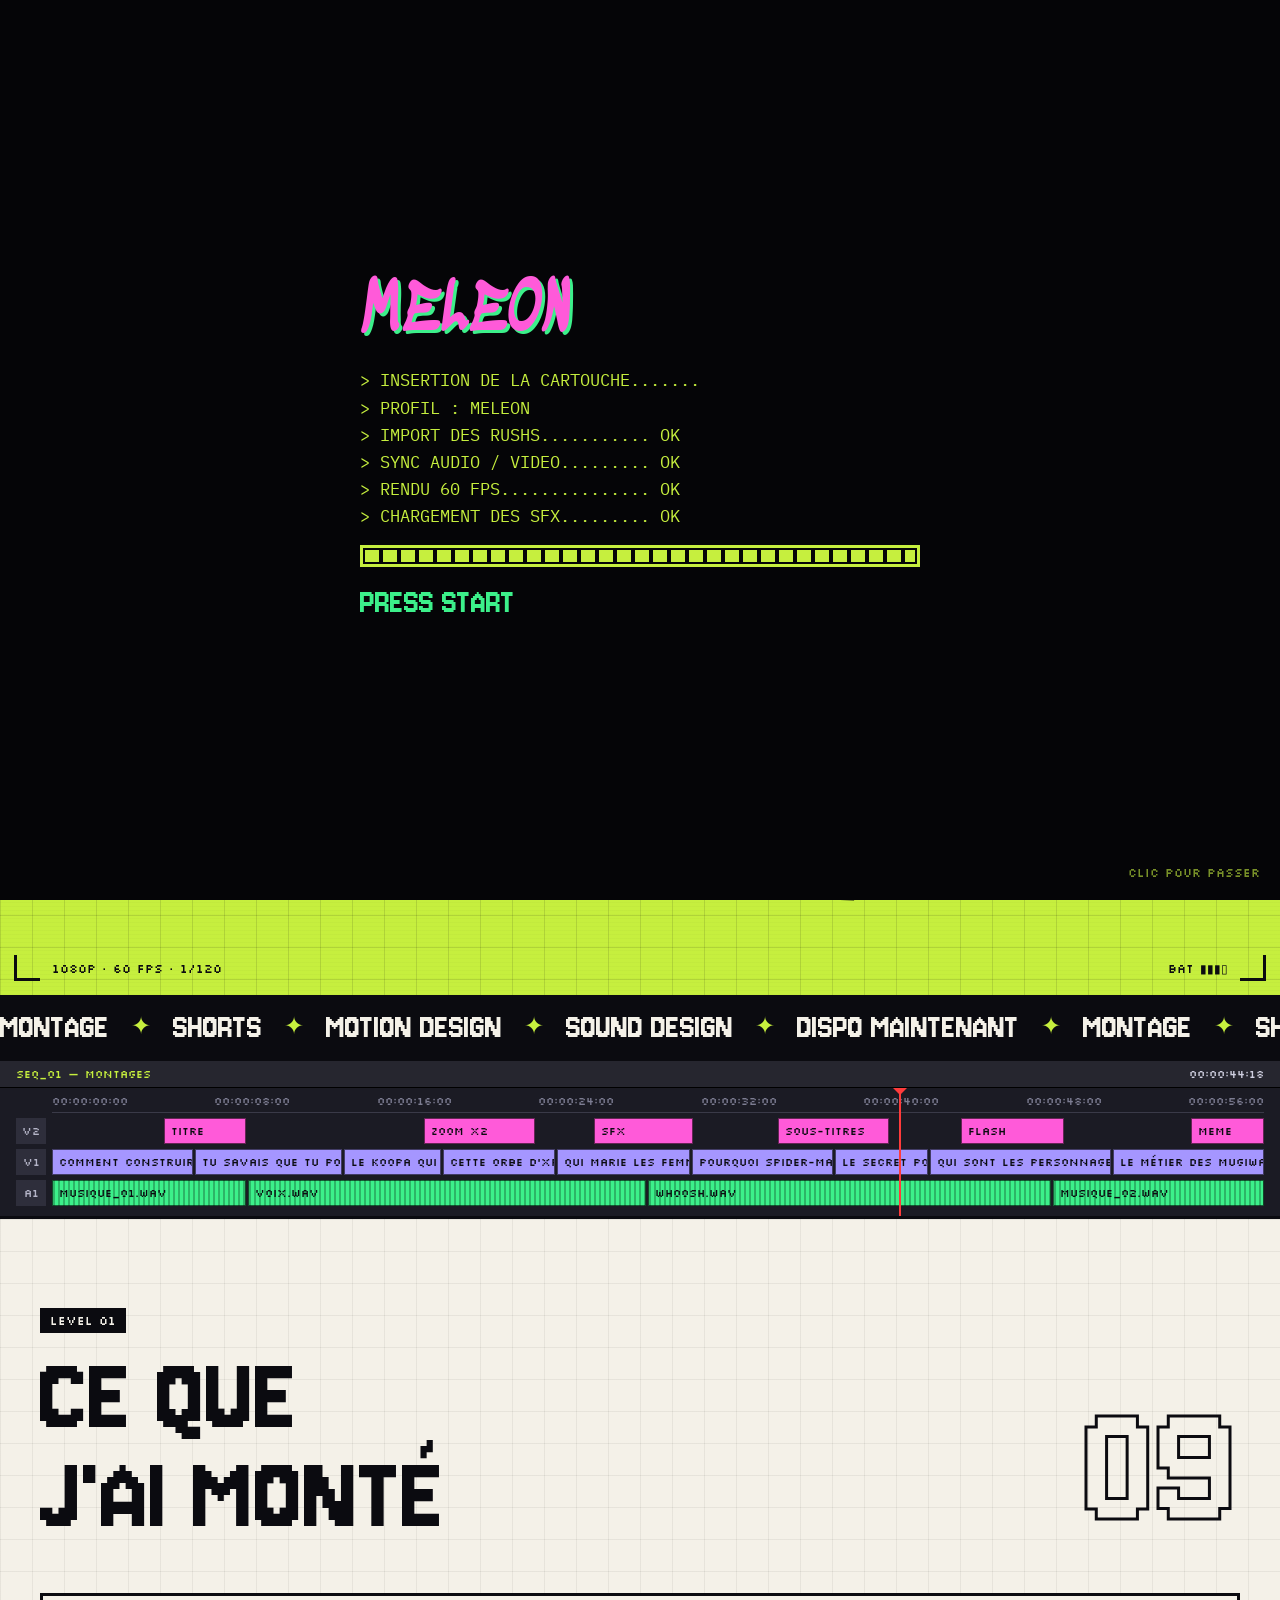
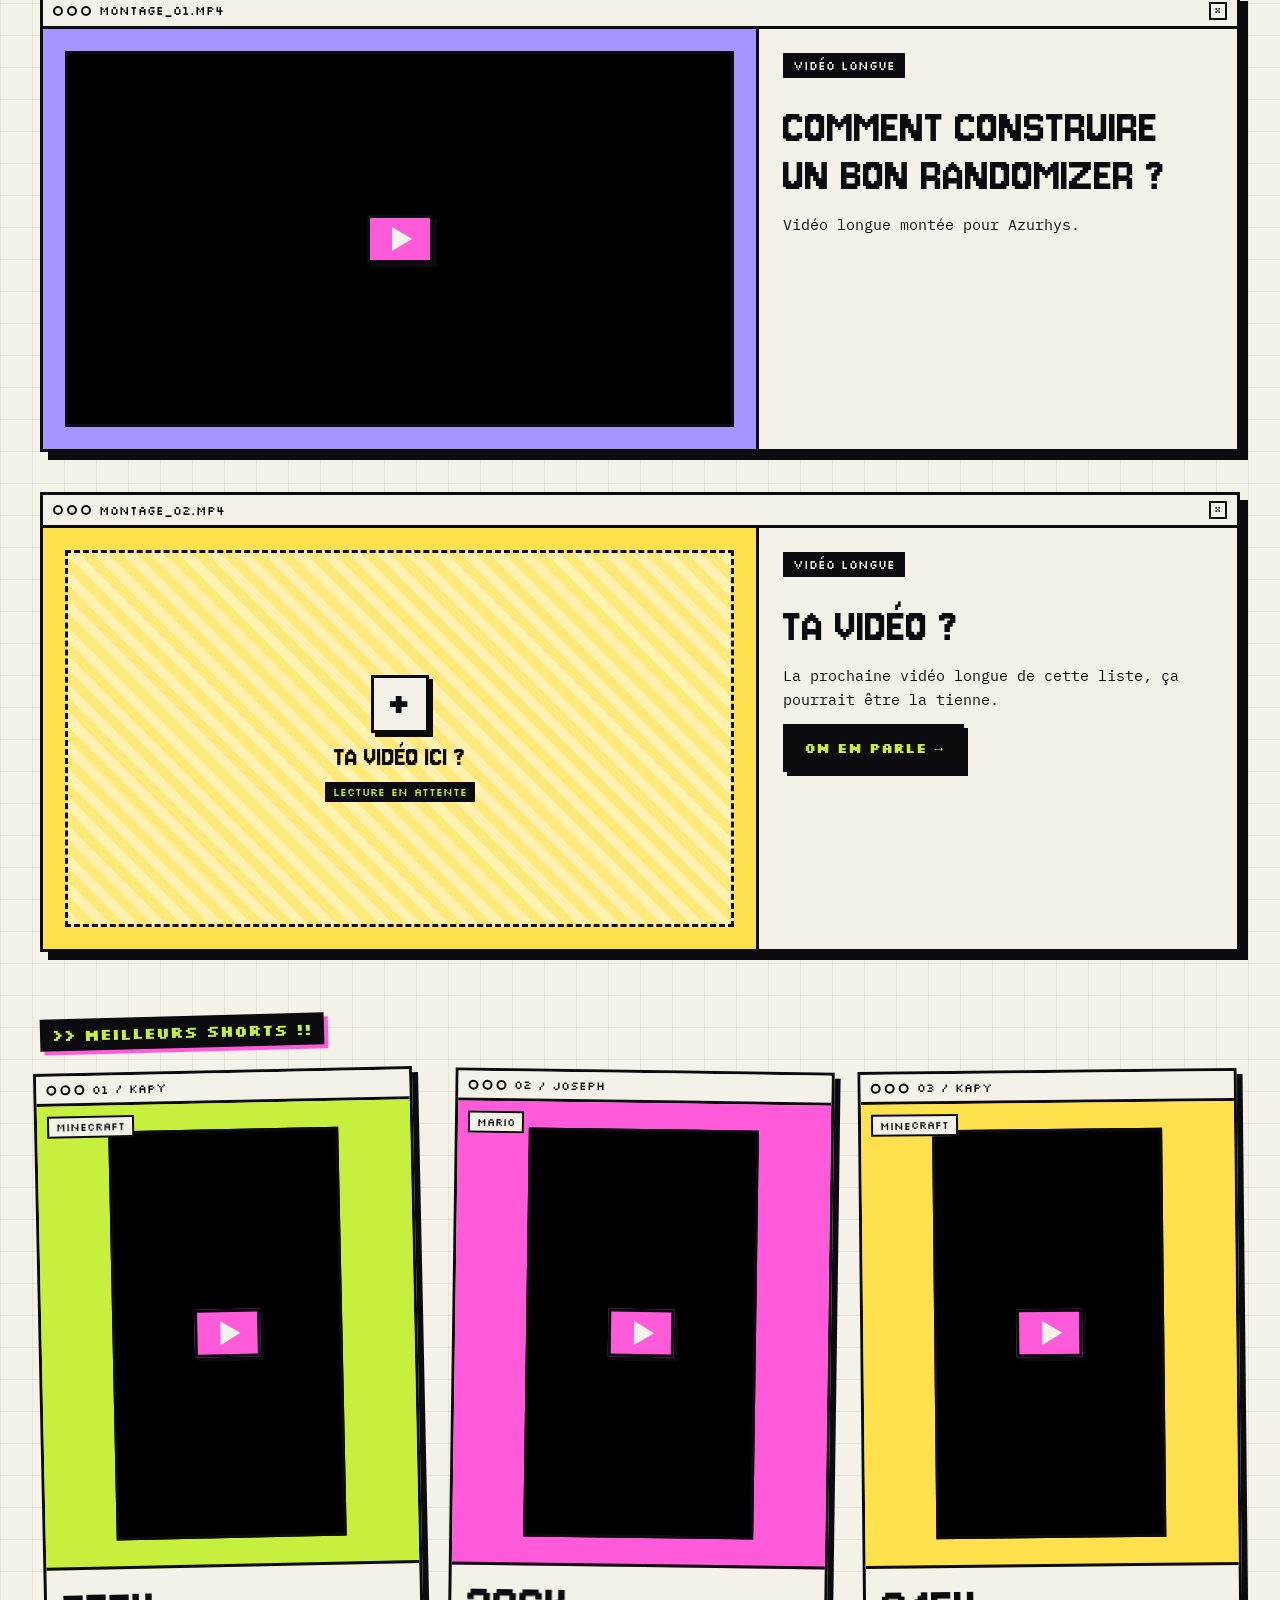
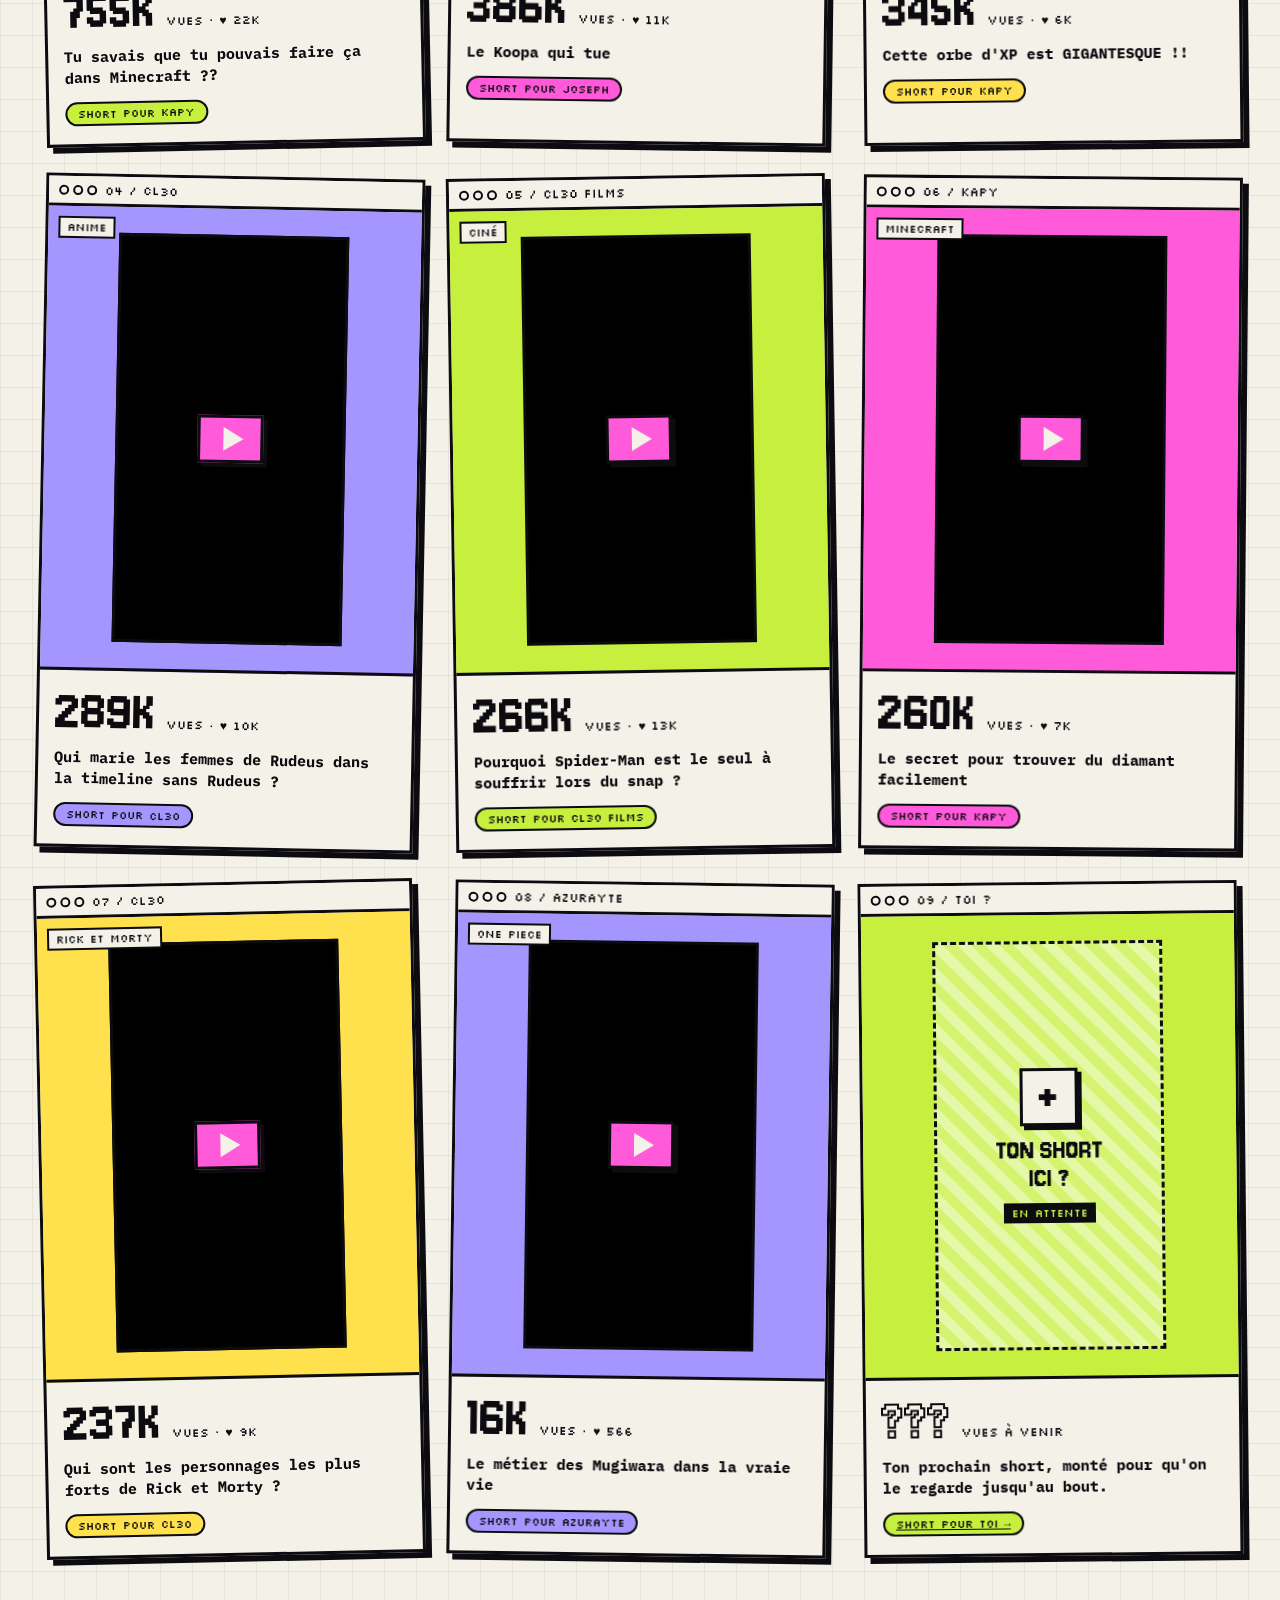
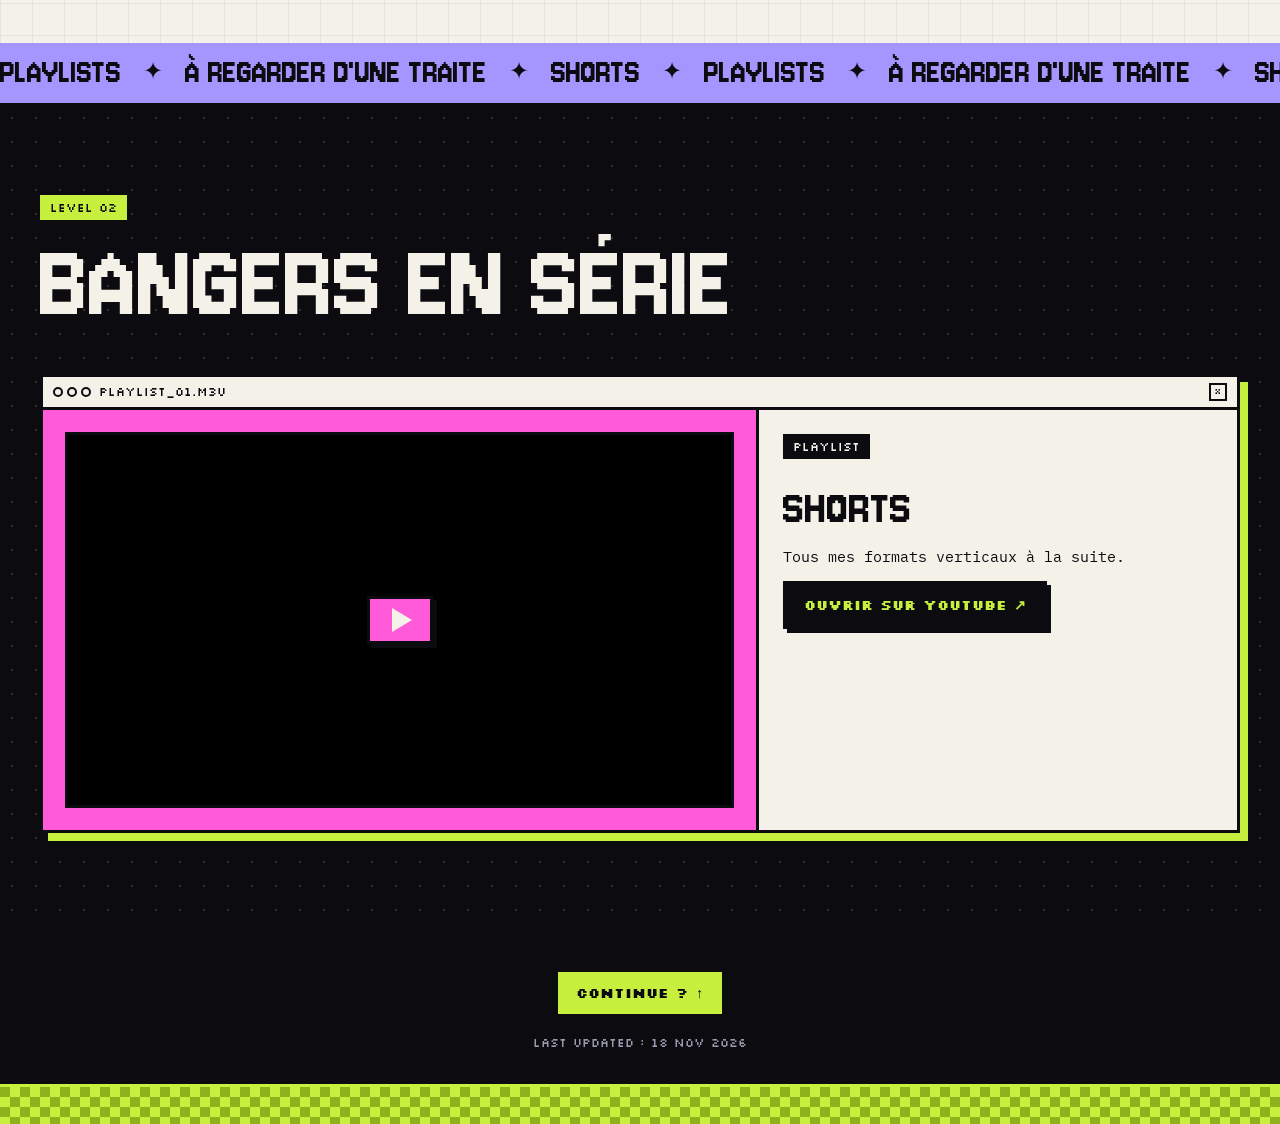
==== commit 965714d0: "Hero : retour au bureau d'avant, texte « Portfolio monteur vidéo » plus gros et plus clair - Remet l" ====
--- a/index.html
+++ b/index.html
@@ -57,59 +57,47 @@
       <h1 class="hero-name"><span id="heroName">MELEON</span></h1>
       <div class="hero-grid">
         <div class="hero-left">
-          <p class="punch">Je coupe <mark class="m-pink">tout</mark><br /><mark class="m-lav">ce qui</mark> <mark class="m-yellow">ennuie.</mark></p>
+          <p class="punch">Portfolio<br /><mark class="m-pink">monteur</mark> <mark class="m-yellow">vidéo</mark></p>
           <p class="hero-intro" id="heroIntro"></p>
           <div class="hero-btns">
             <a class="btn btn-black" href="#montages">Voir les montages →</a>
             <a class="btn btn-paper" href="#contact">Me contacter</a>
           </div>
-          <p class="psst"><b>PSST</b> Les panneaux se déplacent, comme dans Premiere. <button class="btn-mini" id="tidy" type="button">Ranger</button></p>
+          <p class="psst"><b>PSST</b> Les fenêtres se déplacent. <button class="btn-mini" id="tidy" type="button">Ranger</button></p>
         </div>
 
         <div class="desk" id="desk">
-          <!-- Espace de travail façon logiciel de montage : chaque panneau se déplace par sa barre de titre -->
-
-          <!-- moniteur programme : fait défiler les montages les plus vus, clic = section montages -->
-          <div class="win panel w-monitor" style="--x:31%;--y:0%;--w:69%;--rot:1deg">
-            <div class="win-bar"><span class="dots"><i></i><i></i><i></i></span><span class="win-t">Programme : best_of_meleon</span><span class="win-x">×</span></div>
+          <figure class="win w-avatar" style="--x:2%;--y:0%;--w:250px;--rot:-3deg">
+            <div class="win-bar"><span class="dots"><i></i><i></i><i></i></span><span class="win-t">player_01.png</span><span class="win-x">×</span></div>
+            <div class="win-body"><img id="deskAvatar" alt="Photo de profil de Meleon" /><figcaption id="deskCaption"></figcaption></div>
+          </figure>
+
+          <div class="win w-views" id="wViews" style="--x:50%;--y:2%;--w:290px;--rot:2deg">
+            <div class="win-bar"><span class="dots"><i></i><i></i><i></i></span><span class="win-t">vues.live</span><span class="win-x">×</span></div>
+            <div class="win-body"><p class="big" id="viewsCount" data-count="0">0</p><p>vues sur les shorts que j'ai montés. Et ça continue de monter.</p></div>
+          </div>
+
+          <div class="sticker" style="--x:78%;--y:30%;--rot:8deg"><span>DISPO<small>nouveaux projets</small></span></div>
+
+          <div class="win w-todo" style="--x:0%;--y:66%;--w:250px;--rot:2deg">
+            <div class="win-bar"><span class="dots"><i></i><i></i><i></i></span><span class="win-t">todo.txt</span><span class="win-x">×</span></div>
+            <div class="win-body"><ul class="todo" id="todo"></ul></div>
+          </div>
+
+          <div class="win w-tl" style="--x:42%;--y:58%;--w:340px;--rot:-1.5deg">
+            <div class="win-bar"><span class="dots"><i></i><i></i><i></i></span><span class="win-t">seq_01.prproj</span><span class="win-x">×</span></div>
             <div class="win-body">
-              <a class="mon-screen" id="monScreen" href="#montages" aria-label="Voir les montages">
-                <span class="mon-safe" aria-hidden="true"></span>
-                <span class="mon-live" aria-hidden="true"><span class="dot"></span>LECTURE</span>
-                <span class="mon-views" id="monViews"></span>
-                <span class="mon-caption" id="monCaption"></span>
-              </a>
-              <div class="mon-scrub" aria-hidden="true"><i id="monScrub"></i></div>
-              <div class="mon-bar" aria-hidden="true">
-                <span class="mon-tc" id="monTc">00:00:00:00</span>
-                <span class="mon-btns">⏮ ◀ ▶ ▶▶ ⏭</span>
-                <span class="mon-count" id="monCount">01 / 01</span>
+              <div class="mini-tl" aria-hidden="true">
+                <div><b>V2</b><span style="--l:8%;--w:18%" class="k-pink"></span><span style="--l:52%;--w:14%" class="k-pink"></span></div>
+                <div><b>V1</b><span style="--l:0%;--w:30%" class="k-lav"></span><span style="--l:31%;--w:22%" class="k-lav"></span><span style="--l:54%;--w:40%" class="k-lav"></span></div>
+                <div><b>A1</b><span style="--l:0%;--w:62%" class="k-mint"></span><span style="--l:64%;--w:30%" class="k-mint"></span></div>
+                <i class="mini-play"></i>
               </div>
             </div>
           </div>
 
-          <!-- le monteur -->
-          <figure class="win panel w-avatar" style="--x:0%;--y:3%;--w:29%;--rot:-3deg">
-            <div class="win-bar"><span class="dots"><i></i><i></i><i></i></span><span class="win-t">moi.png</span><span class="win-x">×</span></div>
-            <div class="win-body"><img id="deskAvatar" alt="Photo de profil de Meleon" /><figcaption id="deskCaption"></figcaption></div>
-          </figure>
-
-          <!-- chutier : les rushs = les montages, avec leurs vues -->
-          <div class="win panel w-bin" style="--x:0%;--y:57%;--w:43%;--rot:1.5deg">
-            <div class="win-bar"><span class="dots"><i></i><i></i><i></i></span><span class="win-t">Projet : chutier</span><span class="win-x">×</span></div>
-            <div class="win-body">
-              <div class="bin-head"><span>Nom</span><span>Vues</span></div>
-              <ul class="bin" id="bin"></ul>
-            </div>
-          </div>
-
-          <!-- timeline -->
-          <div class="win panel w-tl" style="--x:46%;--y:62%;--w:54%;--rot:-1deg">
-            <div class="win-bar"><span class="dots"><i></i><i></i><i></i></span><span class="win-t">Séquence : showreel</span><span class="win-x">×</span></div>
-            <div class="win-body"><div class="mini-tl" id="miniTl" aria-hidden="true"></div></div>
-          </div>
-
-          <div class="sticker" style="--x:84%;--y:84%;--rot:8deg"><span>DISPO<small>nouveaux projets</small></span></div>
+          <span class="pstar" style="--x:44%;--y:44%;--rot:0deg"></span>
+          <span class="pstar small" style="--x:92%;--y:6%;--rot:20deg"></span>
         </div>
       </div>
     </div>
--- a/css/style.css
+++ b/css/style.css
@@ -116,14 +116,18 @@
 .hero::after { content: ""; position: absolute; inset: 0; pointer-events: none; background: repeating-linear-gradient(0deg, rgba(0,0,0,.02) 0 1px, transparent 1px 4px); }
 .hero-name { font: 400 clamp(92px, 21vw, 290px)/.78 var(--f-pix); color: var(--black); text-shadow: 7px 7px 0 var(--pink); margin-bottom: 26px; white-space: nowrap; }
 .hero-grid { display: grid; grid-template-columns: minmax(0, 5fr) minmax(0, 6fr); gap: 28px; align-items: start; }
-.punch { font: 400 clamp(42px, 5.4vw, 70px)/1.02 var(--f-pix); text-transform: uppercase; }
-.punch mark { color: var(--black); padding: 0 .14em; border: 3px solid var(--black); box-shadow: 4px 4px 0 var(--black); display: inline-block; margin: 3px 0; }
+.punch { font: 400 clamp(52px, 6.6vw, 92px)/1 var(--f-pix); text-transform: uppercase; }
+.punch mark { color: var(--black); padding: 0 .14em; border: 3px solid var(--black); box-shadow: 5px 5px 0 var(--black); display: inline-block; margin: 6px 0; }
 .m-pink { background: var(--pink); } .m-lav { background: var(--lav); } .m-yellow { background: var(--yellow); }
-.hero-intro { max-width: 46ch; margin: 22px 0 24px; font-size: 16px; }
-.hero-intro b { background: var(--black); color: var(--lime); padding: 0 5px; font-weight: 600; }
+/* intro : texte plus gros, très contrasté */
+.hero-intro { max-width: 40ch; margin: 26px 0 28px; font: 500 20px/1.5 var(--f-body); }
+.hero-intro b { display: inline-block; margin-bottom: 10px; background: var(--black); color: var(--lime); padding: 5px 10px; font: 700 13px/1.3 var(--f-lab); text-transform: uppercase; }
+.hero-intro span { display: block; }
 .hero-btns { display: flex; flex-wrap: wrap; gap: 14px; }
-.psst { margin-top: 24px; display: flex; align-items: center; gap: 10px; flex-wrap: wrap; font-size: 13px; font-weight: 600; }
-.psst b { background: var(--black); color: var(--lime); font: 12px var(--f-lab); padding: 3px 8px; }
+.hero-btns .btn { font-size: 16px; padding: 15px 22px; }
+.psst { margin-top: 26px; display: flex; align-items: center; gap: 10px; flex-wrap: wrap; font-size: 16px; font-weight: 600; }
+.psst b { background: var(--black); color: var(--lime); font: 14px var(--f-lab); padding: 4px 9px; }
+.psst .btn-mini { font-size: 14px; padding: 4px 10px; }
 
 /* viseur caméra */
 .vf { position: absolute; inset: 14px; z-index: 4; pointer-events: none; font: 12px var(--f-lab); color: var(--black); }
@@ -150,82 +154,49 @@
   .tap-note span { font-size: 30px; left: calc(var(--w) * .45); rotate: -3deg; }
 }
 
-/* espace de travail façon logiciel de montage : panneaux déplaçables par leur barre de titre */
-.desk { position: relative; height: 640px; }
+/* bureau + fenêtres déplaçables */
+.desk { position: relative; height: 560px; }
 .desk > * { position: absolute; left: var(--x); top: var(--y); width: var(--w); rotate: var(--rot, 0deg); }
-.desk .win-bar { cursor: grab; touch-action: none; font-size: 13px; }
+.desk .win-bar { cursor: grab; touch-action: none; }
 .desk .dragging { rotate: 0deg; }
 .desk .dragging .win-bar { cursor: grabbing; }
-.desk > .active { outline: 3px solid var(--pink); outline-offset: 3px; } /* panneau actif, comme dans Premiere */
-
-/* moniteur programme */
-.w-monitor .win-body { padding: 0; background: var(--black); }
-.mon-screen { position: relative; display: block; aspect-ratio: 16 / 9; background: #000 center / contain no-repeat; overflow: hidden; color: var(--paper); text-decoration: none; }
-.mon-screen.cut { animation: monCut .16s steps(1); } /* coupe franche : 1 image blanche */
-@keyframes monCut { 0% { filter: brightness(2.2); } 100% { filter: none; } }
-.mon-safe { position: absolute; inset: 8% 6%; border: 1px dashed rgba(244,241,232,.35); pointer-events: none; }
-.mon-live { position: absolute; top: 10px; left: 12px; display: flex; align-items: center; gap: 6px; font: 12px var(--f-lab); background: rgba(11,11,16,.75); padding: 3px 8px; }
-.mon-caption { position: absolute; left: 0; right: 0; bottom: 0; padding: 8px 12px; font: 600 14px/1.35 var(--f-body); background: rgba(11,11,16,.82); white-space: nowrap; overflow: hidden; text-overflow: ellipsis; }
-.mon-caption b { color: var(--lime); margin-right: 4px; }
-.mon-views { position: absolute; top: 10px; right: 12px; font: 400 26px/1 var(--f-pix); color: var(--black); background: var(--yellow); border: 2px solid var(--black); padding: 2px 8px 4px; }
-.mon-scrub { height: 6px; background: #2e2e3b; }
-.mon-scrub i { display: block; height: 100%; width: 0; background: var(--pink); }
-.mon-scrub i.run { animation: scrub 3s steps(30) forwards; }
-@keyframes scrub { to { width: 100%; } }
-.mon-bar { display: flex; align-items: center; justify-content: space-between; gap: 10px; padding: 8px 12px; background: var(--ink); color: var(--paper); font: 13px var(--f-lab); }
-.mon-tc { color: var(--lime); font-variant-numeric: tabular-nums; }
-.mon-btns { letter-spacing: 6px; color: #c9c6d6; }
-.mon-count { color: #9a9aae; }
-
-/* le monteur */
 .w-avatar .win-body { background: var(--pink); padding: 10px; }
 .w-avatar img { width: 100%; aspect-ratio: 1; object-fit: cover; border: var(--b); background: var(--black); }
 .w-avatar figcaption { display: inline-block; margin-top: 8px; font: 12px var(--f-lab); background: var(--black); color: var(--lime); padding: 4px 8px; }
-
-/* chutier */
-.w-bin .win-body { padding: 0; }
-.bin-head { display: flex; justify-content: space-between; padding: 6px 12px; font: 11px var(--f-lab); color: #6b6b78; border-bottom: 2px solid var(--black); background: #e9e4d6; }
-.bin { list-style: none; }
-.bin a { display: flex; align-items: center; gap: 10px; padding: 6px 12px; text-decoration: none; border-bottom: 1px solid rgba(11,11,16,.15); }
-.bin li:last-child a { border-bottom: 0; }
-.bin a:hover { background: #e9e4d6; }
-.bin li.on a { background: var(--lime); }
-.ico { flex: none; width: 14px; height: 18px; border: 2px solid var(--black); }
-.ico-short { background: var(--pink); } .ico-long { width: 22px; height: 14px; background: var(--lav); }
-.bin-n { flex: 1; min-width: 0; font: 600 13px/1.25 var(--f-body); white-space: nowrap; overflow: hidden; text-overflow: ellipsis; }
-.bin-n small { display: block; font: 400 11px var(--f-body); color: #55556a; }
-.bin b { font: 400 22px/1 var(--f-pix); }
-
-/* timeline */
+.w-views .big { font: 400 58px/1 var(--f-pix); }
+.w-views p:last-child { font-size: 13px; line-height: 1.45; margin-top: 4px; }
+.w-todo .win-body { background: var(--yellow); padding: 12px 14px; }
+.todo { list-style: none; }
+.todo li { display: flex; align-items: center; gap: 9px; font-size: 14px; font-weight: 600; margin: 5px 0; }
+.todo .box { flex: none; width: 17px; height: 17px; border: 2px solid var(--black); background: var(--paper); display: grid; place-items: center; font-size: 11px; line-height: 1; }
+.todo .done span:last-child { text-decoration: line-through; text-decoration-thickness: 2px; }
+.todo .done .box { background: var(--black); color: var(--lime); }
 .w-tl .win-body { background: var(--ink); padding: 10px; }
 .mini-tl { position: relative; display: grid; gap: 5px; }
-.mt-row { display: flex; gap: 6px; height: 22px; }
-.mt-row > b { flex: none; width: 26px; display: grid; place-items: center; background: #2e2e3b; color: #b5b5c8; font: 10px var(--f-lab); }
-.mt-lane { position: relative; flex: 1; min-width: 0; }
-.mt-lane i { position: absolute; top: 0; bottom: 0; left: var(--l); width: var(--w); font: normal 10px/20px var(--f-lab); color: var(--black); padding: 0 5px; overflow: hidden; white-space: nowrap; text-overflow: ellipsis; border: 1px solid rgba(0,0,0,.6); }
-.mt-lane.flow { display: flex; gap: 2px; }
-.mt-lane.flow i { position: static; flex: var(--g) 1 0; min-width: 0; width: auto; }
+.mini-tl div { position: relative; height: 20px; padding-left: 30px; }
+.mini-tl b { position: absolute; left: 0; top: 0; bottom: 0; width: 26px; display: grid; place-items: center; background: #2e2e3b; color: #b5b5c8; font: 10px var(--f-lab); }
+.mini-tl span { position: absolute; top: 0; bottom: 0; left: calc(30px + var(--l) * .88); width: calc(var(--w) * .88); border: 1px solid rgba(0,0,0,.6); }
 .k-pink { background: var(--pink); } .k-lav { background: var(--lav); }
-.k-mint { background: var(--mint) repeating-linear-gradient(90deg, rgba(0,0,0,.22) 0 2px, transparent 2px 5px); }
-.mini-play { position: absolute; top: -4px; bottom: -4px; left: 32px; width: 2px; background: var(--red); animation: miniplay 6s steps(60) infinite; }
+.k-mint { background: var(--mint) repeating-linear-gradient(90deg, rgba(0,0,0,.28) 0 2px, transparent 2px 5px); }
+.mini-play { position: absolute; top: -4px; bottom: -4px; left: 30px; width: 2px; background: var(--red); animation: miniplay 5s steps(50) infinite; }
 @keyframes miniplay { to { left: calc(100% - 2px); } }
-
-.sticker { width: 118px !important; aspect-ratio: 1; border-radius: 50%; background: var(--yellow); border: var(--b); box-shadow: var(--hard); display: grid; place-items: center; text-align: center; cursor: grab; touch-action: none; }
-.sticker span { display: block; font: 400 34px/.85 var(--f-pix); animation: spin 18s steps(36) infinite; }
-.sticker small { display: block; font: 9px/1.2 var(--f-lab); margin-top: 6px; }
+.sticker { width: 138px !important; aspect-ratio: 1; border-radius: 50%; background: var(--paper); border: var(--b); box-shadow: var(--hard); display: grid; place-items: center; text-align: center; cursor: grab; touch-action: none; }
+.sticker span { display: block; font: 400 38px/.85 var(--f-pix); animation: spin 18s steps(36) infinite; }
+.sticker small { display: block; font: 10px/1.2 var(--f-lab); margin-top: 6px; }
+.pstar { width: 46px !important; aspect-ratio: 1; background: var(--yellow); pointer-events: none;
+  clip-path: polygon(50% 0, 62% 36%, 100% 38%, 69% 60%, 80% 100%, 50% 76%, 20% 100%, 31% 60%, 0 38%, 38% 36%); }
+.pstar.small { width: 30px !important; background: var(--black); }
 
 @media (max-width: 960px) {
   .hero-grid { grid-template-columns: 1fr; }
-  .desk { height: auto; display: grid; grid-template-columns: minmax(0, 2fr) minmax(0, 3fr); gap: 22px; margin-top: 30px; }
+  .desk { height: auto; display: grid; grid-template-columns: repeat(2, minmax(0, 1fr)); gap: 22px; margin-top: 30px; }
   .desk > * { position: relative; left: auto; top: auto; width: auto; }
   .desk .win-bar { cursor: default; }
-  .w-monitor, .w-tl { grid-column: 1 / -1; }
-  .sticker, .psst { display: none; }
+  .w-tl { grid-column: 1 / -1; }
+  .sticker, .pstar, .psst { display: none; }
 }
 @media (max-width: 560px) {
   .desk { grid-template-columns: 1fr; }
-  .w-avatar { max-width: 260px; }
-  .mon-btns { display: none; }
   .vf-info { display: none; }
   .hero { padding-top: 150px; } /* place pour la flèche « appuie ici bg » au-dessus du titre */
 }
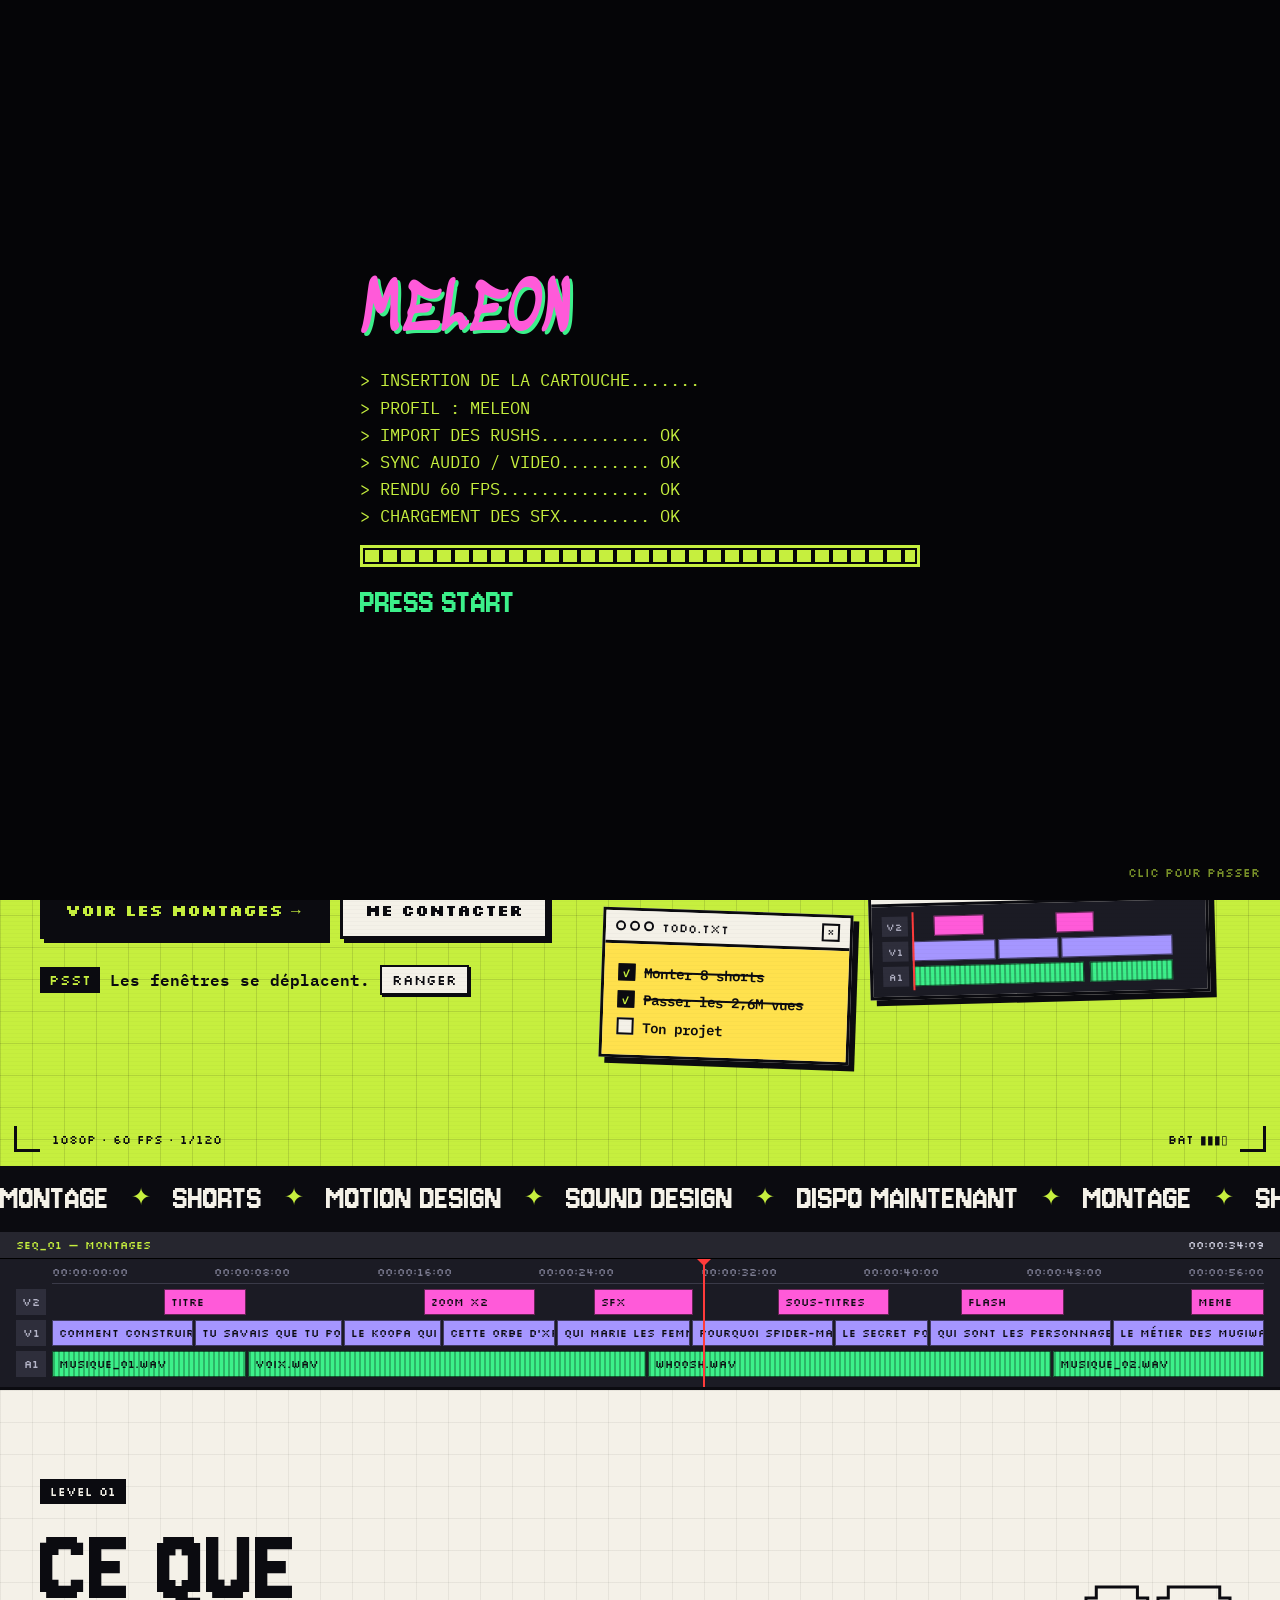
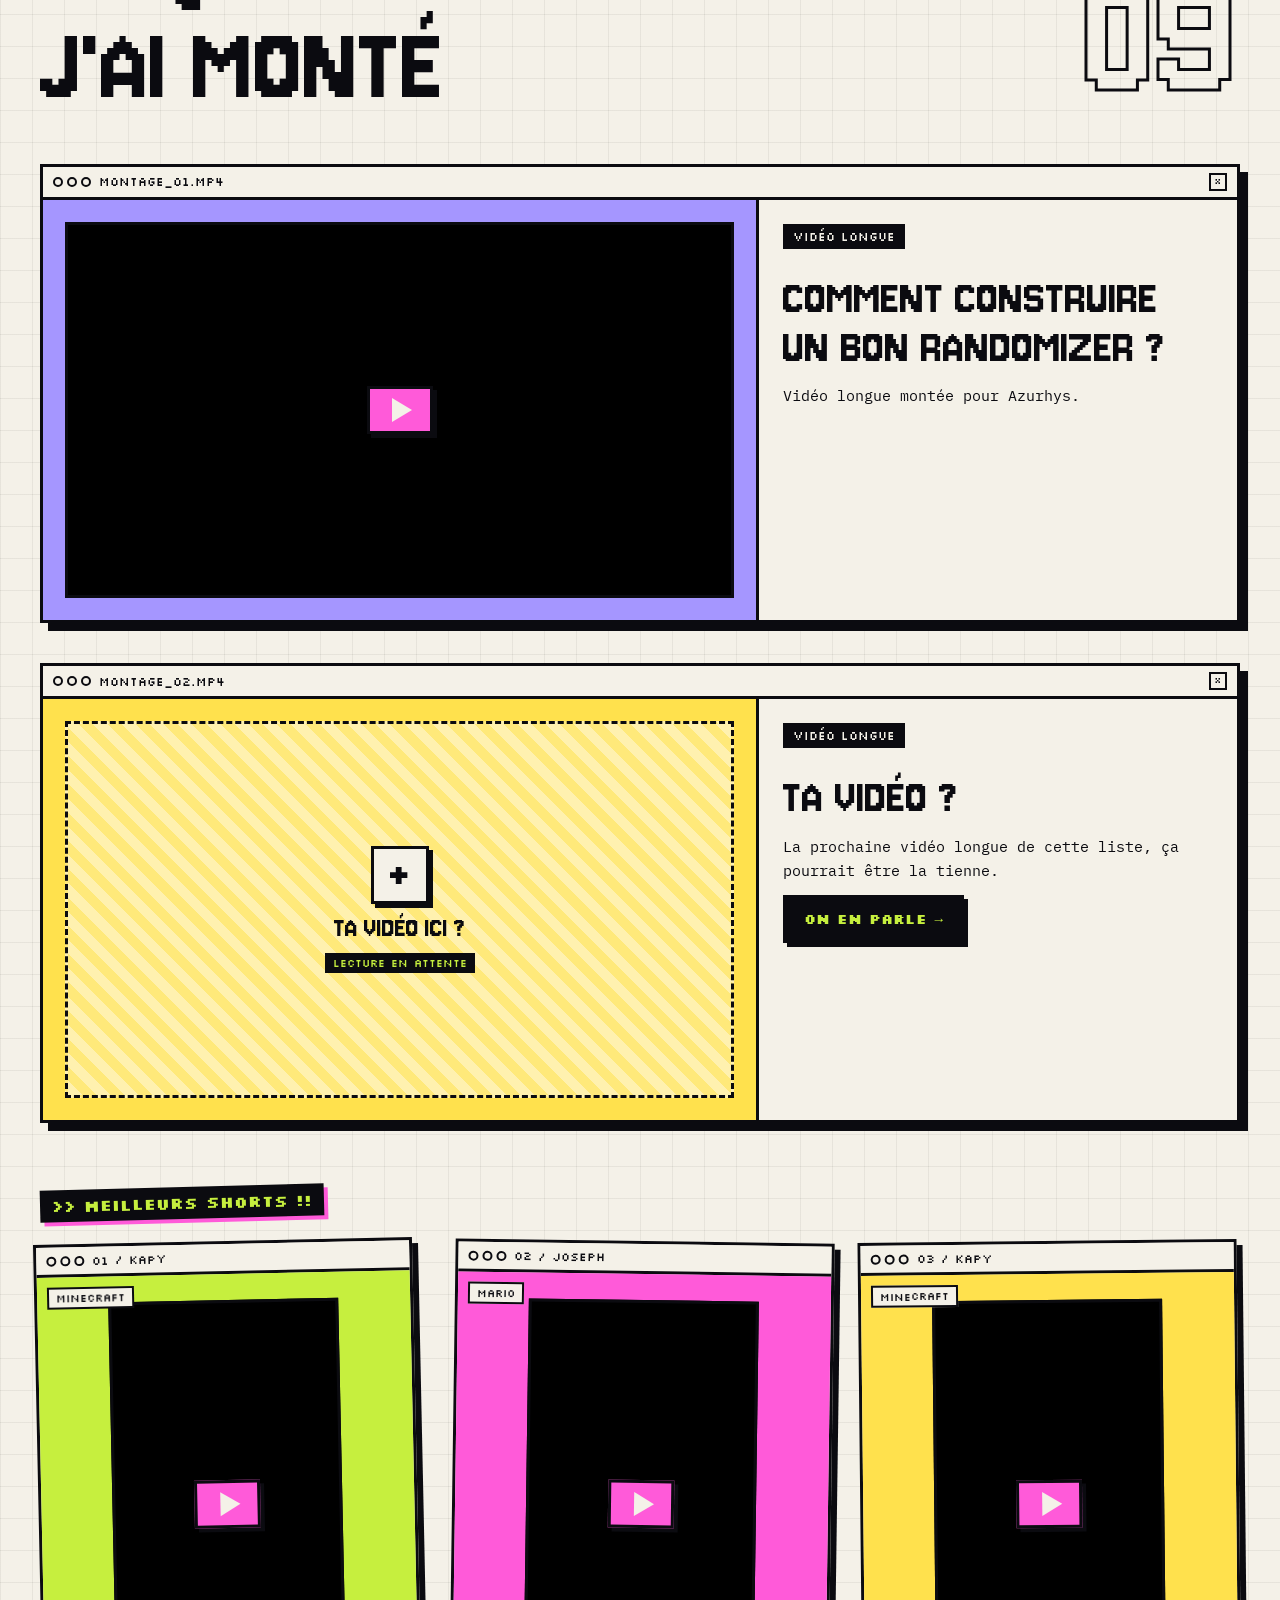
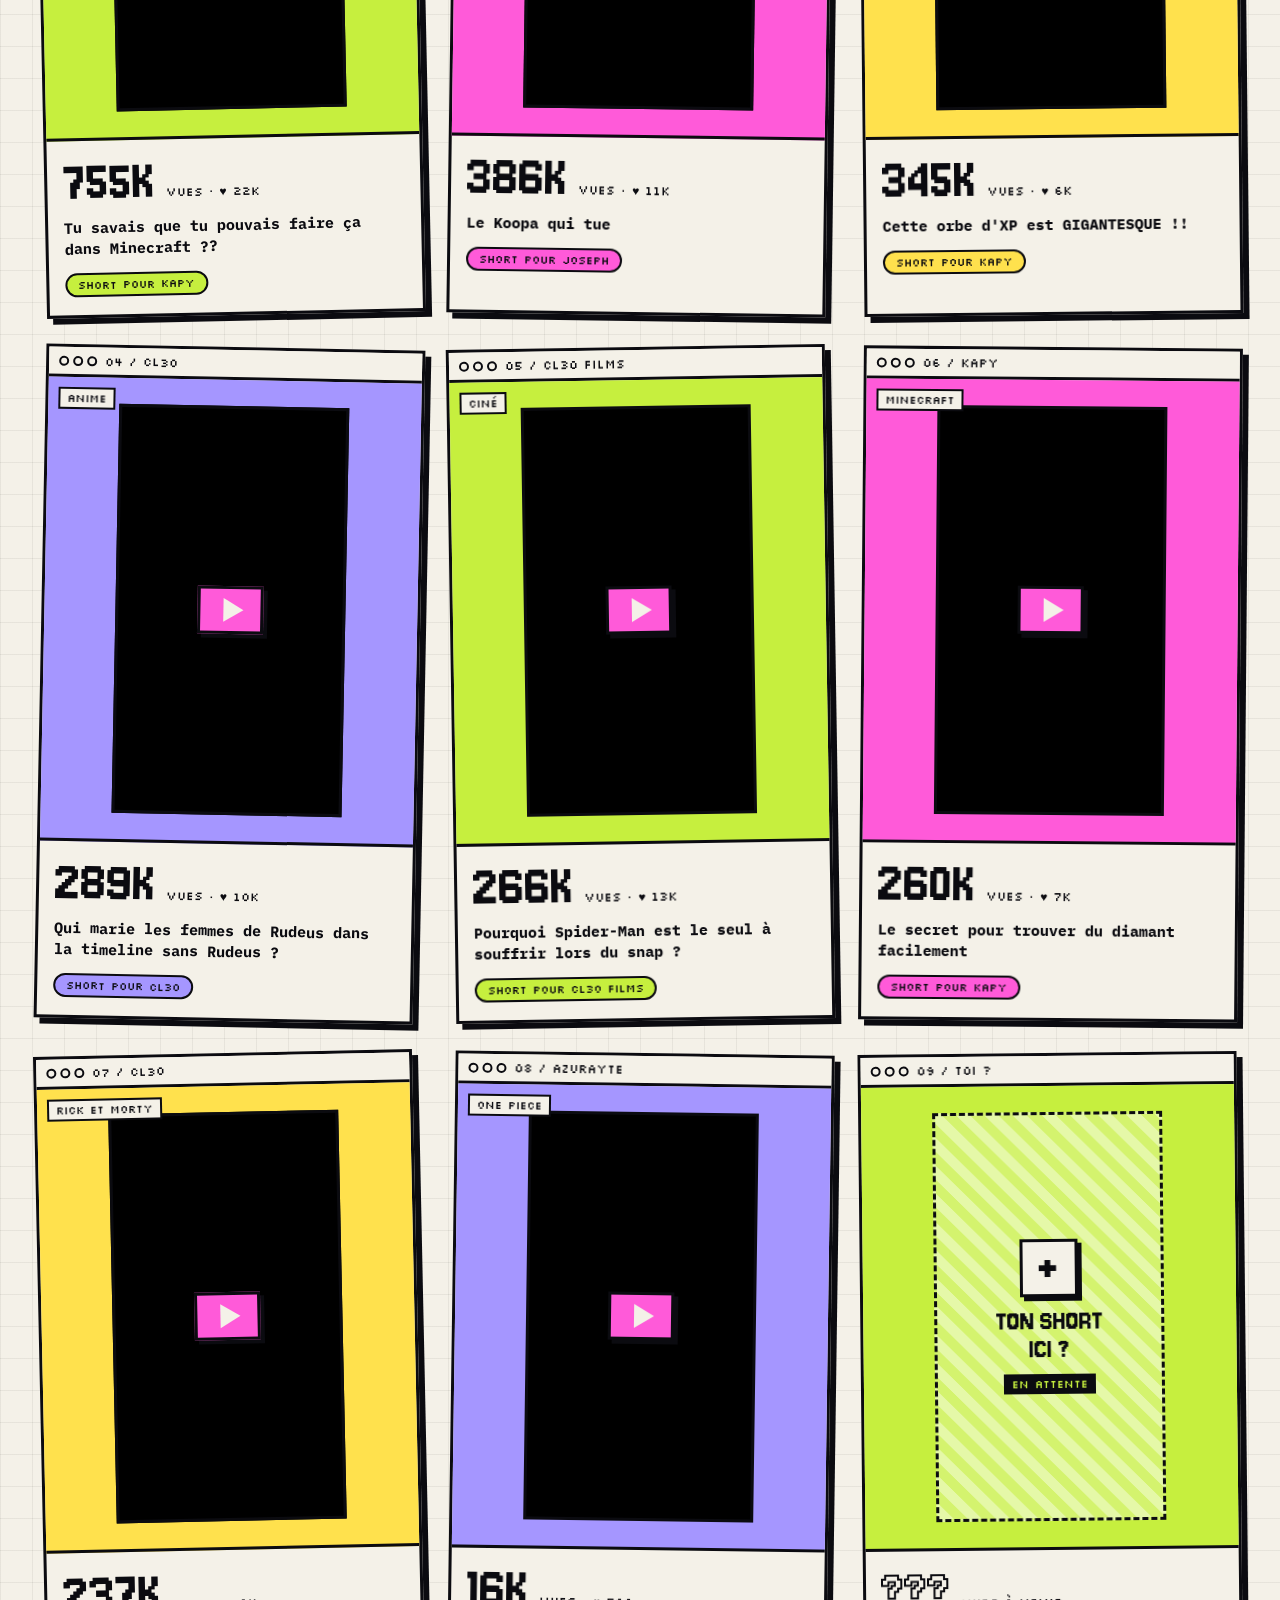
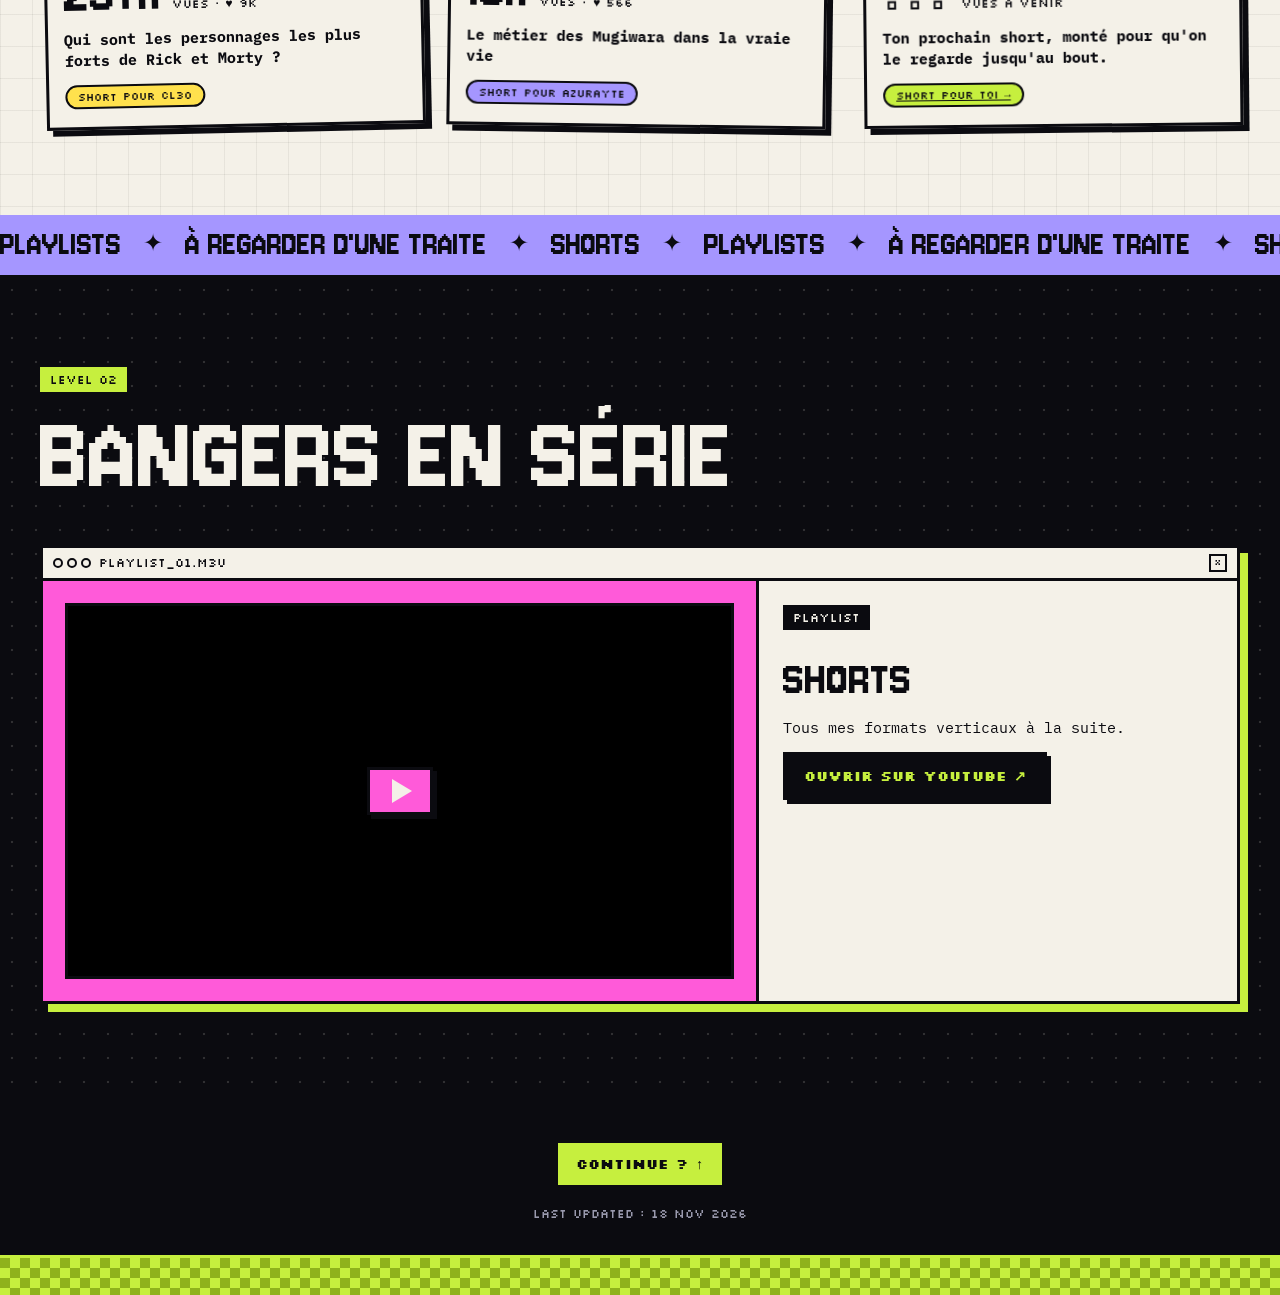
==== commit 896898a6: "Hero : « MONTEUR VIDÉO » en gros titre, « Portfolio de MELEON » en dessous Co-Authored-By: Claude Op" ====
--- a/index.html
+++ b/index.html
@@ -54,10 +54,10 @@
     </div>
 
     <div class="wrap">
-      <h1 class="hero-name"><span id="heroName">MELEON</span></h1>
+      <h1 class="hero-name">Monteur<br />vidéo</h1>
       <div class="hero-grid">
         <div class="hero-left">
-          <p class="punch">Portfolio<br /><mark class="m-pink">monteur</mark> <mark class="m-yellow">vidéo</mark></p>
+          <p class="punch">Portfolio de<br /><mark class="m-pink" id="heroName">MELEON</mark></p>
           <p class="hero-intro" id="heroIntro"></p>
           <div class="hero-btns">
             <a class="btn btn-black" href="#montages">Voir les montages →</a>
--- a/css/style.css
+++ b/css/style.css
@@ -114,7 +114,8 @@
   background-image: linear-gradient(rgba(11,11,16,.12) 1px, transparent 1px), linear-gradient(90deg, rgba(11,11,16,.12) 1px, transparent 1px);
   background-size: 32px 32px; border-bottom: var(--b); }
 .hero::after { content: ""; position: absolute; inset: 0; pointer-events: none; background: repeating-linear-gradient(0deg, rgba(0,0,0,.02) 0 1px, transparent 1px 4px); }
-.hero-name { font: 400 clamp(92px, 21vw, 290px)/.78 var(--f-pix); color: var(--black); text-shadow: 7px 7px 0 var(--pink); margin-bottom: 26px; white-space: nowrap; }
+/* gros titre « MONTEUR VIDÉO » ; le pseudo passe en dessous, dans .punch */
+.hero-name { font: 400 clamp(100px, 16vw, 230px)/.92 var(--f-pix); text-transform: uppercase; color: var(--black); text-shadow: 7px 7px 0 var(--pink); margin-bottom: 30px; white-space: nowrap; }
 .hero-grid { display: grid; grid-template-columns: minmax(0, 5fr) minmax(0, 6fr); gap: 28px; align-items: start; }
 .punch { font: 400 clamp(52px, 6.6vw, 92px)/1 var(--f-pix); text-transform: uppercase; }
 .punch mark { color: var(--black); padding: 0 .14em; border: 3px solid var(--black); box-shadow: 5px 5px 0 var(--black); display: inline-block; margin: 6px 0; }
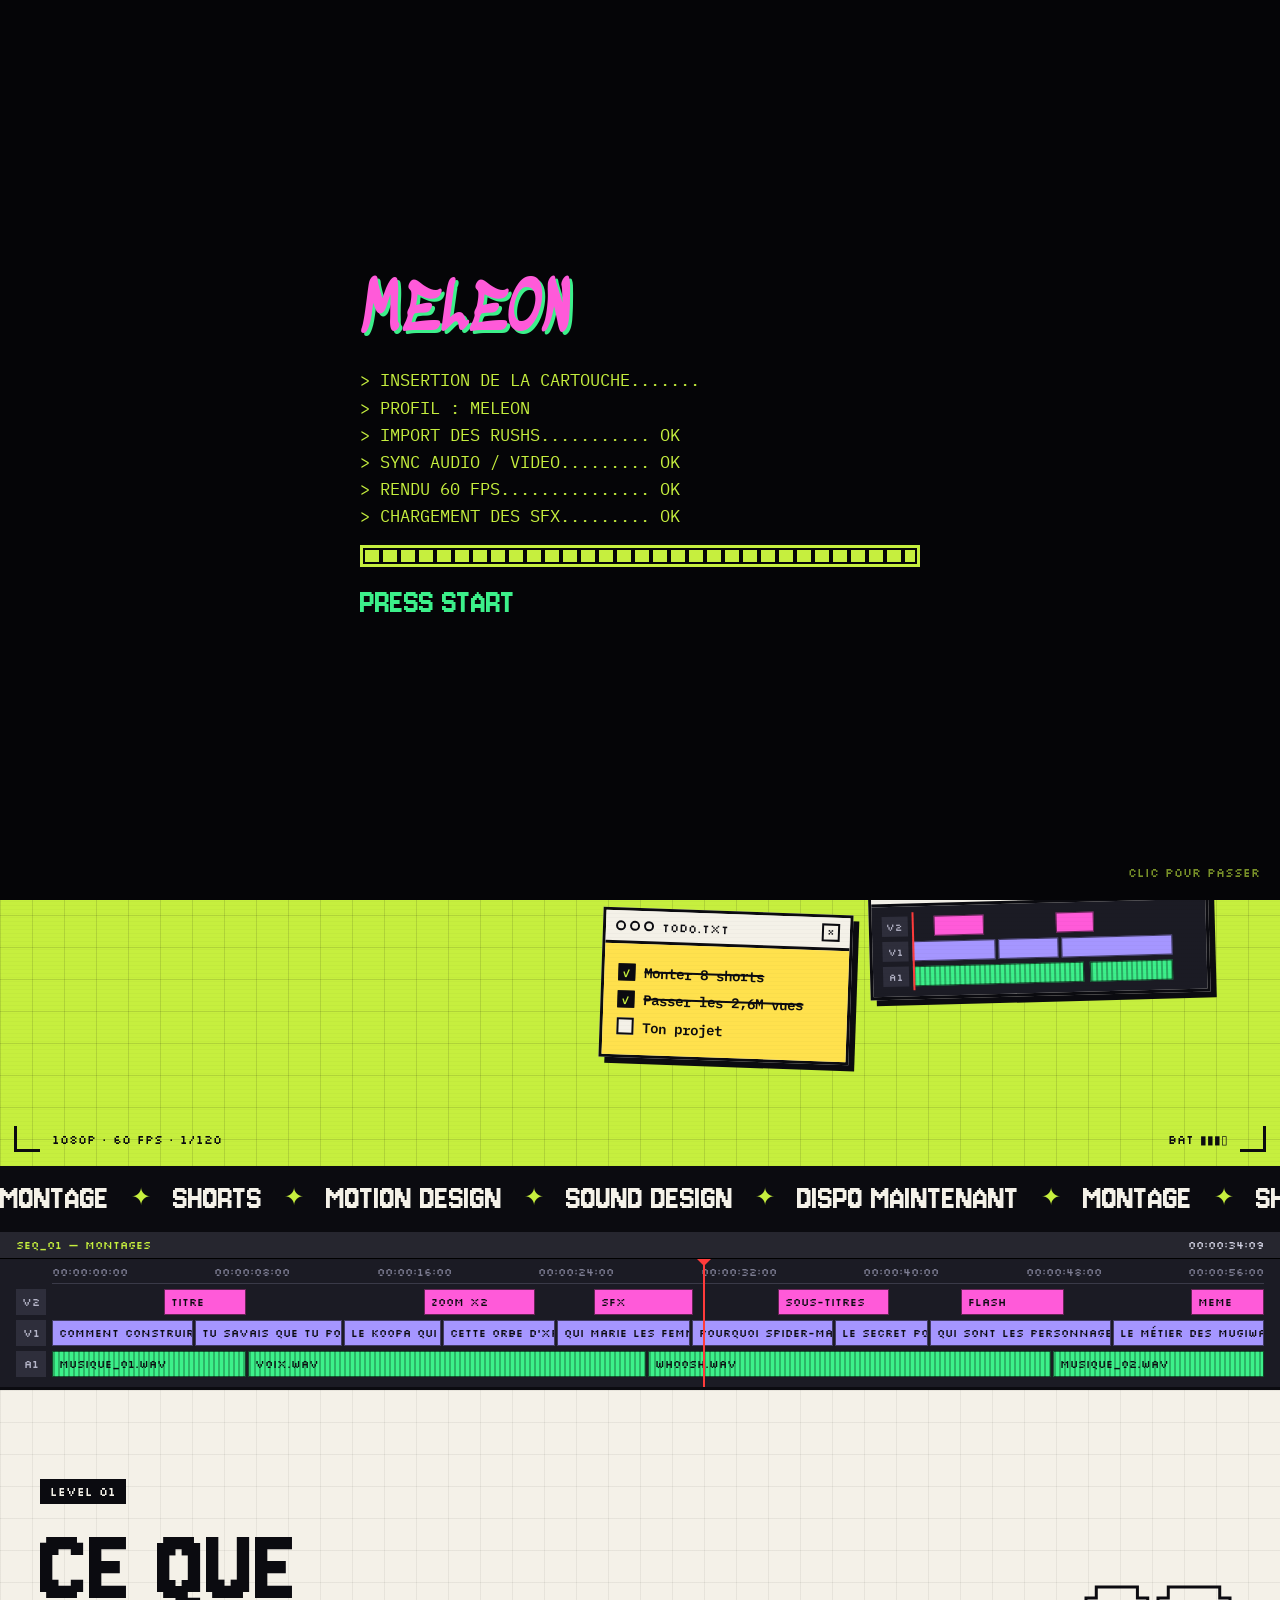
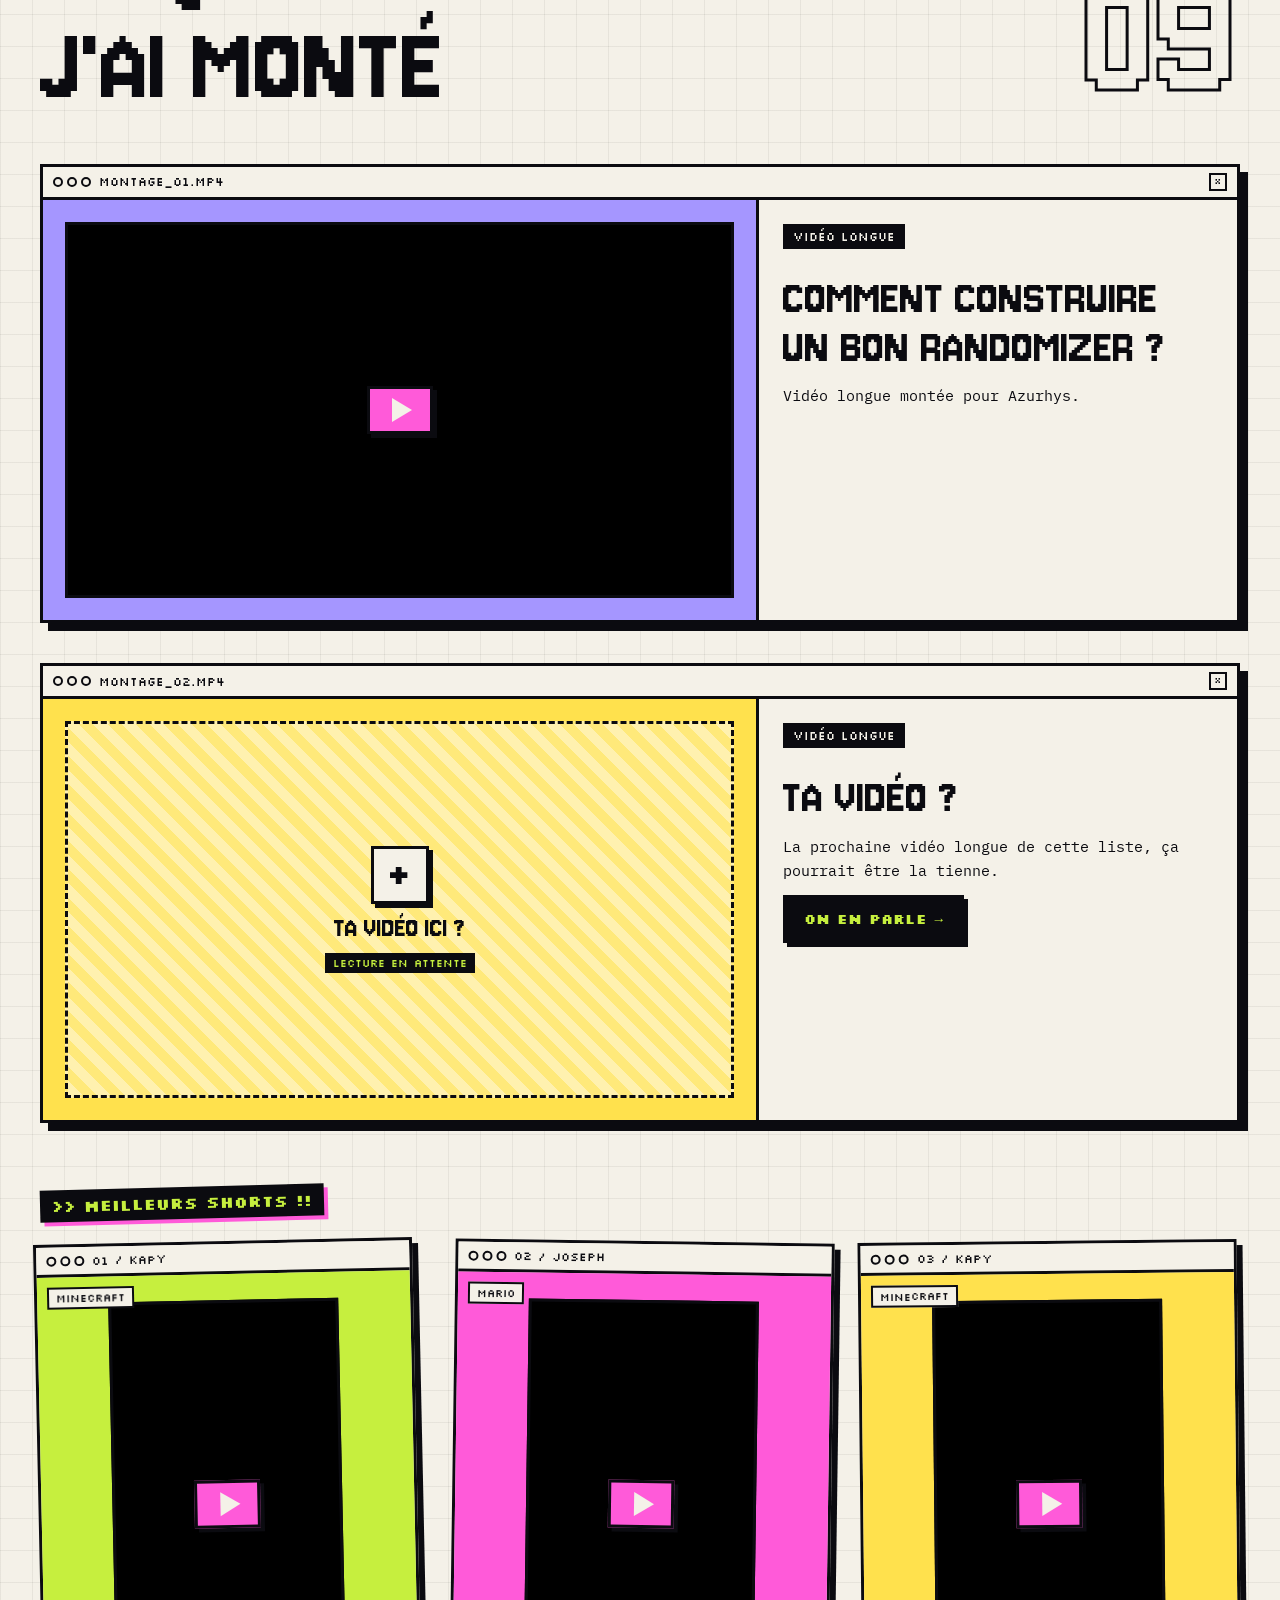
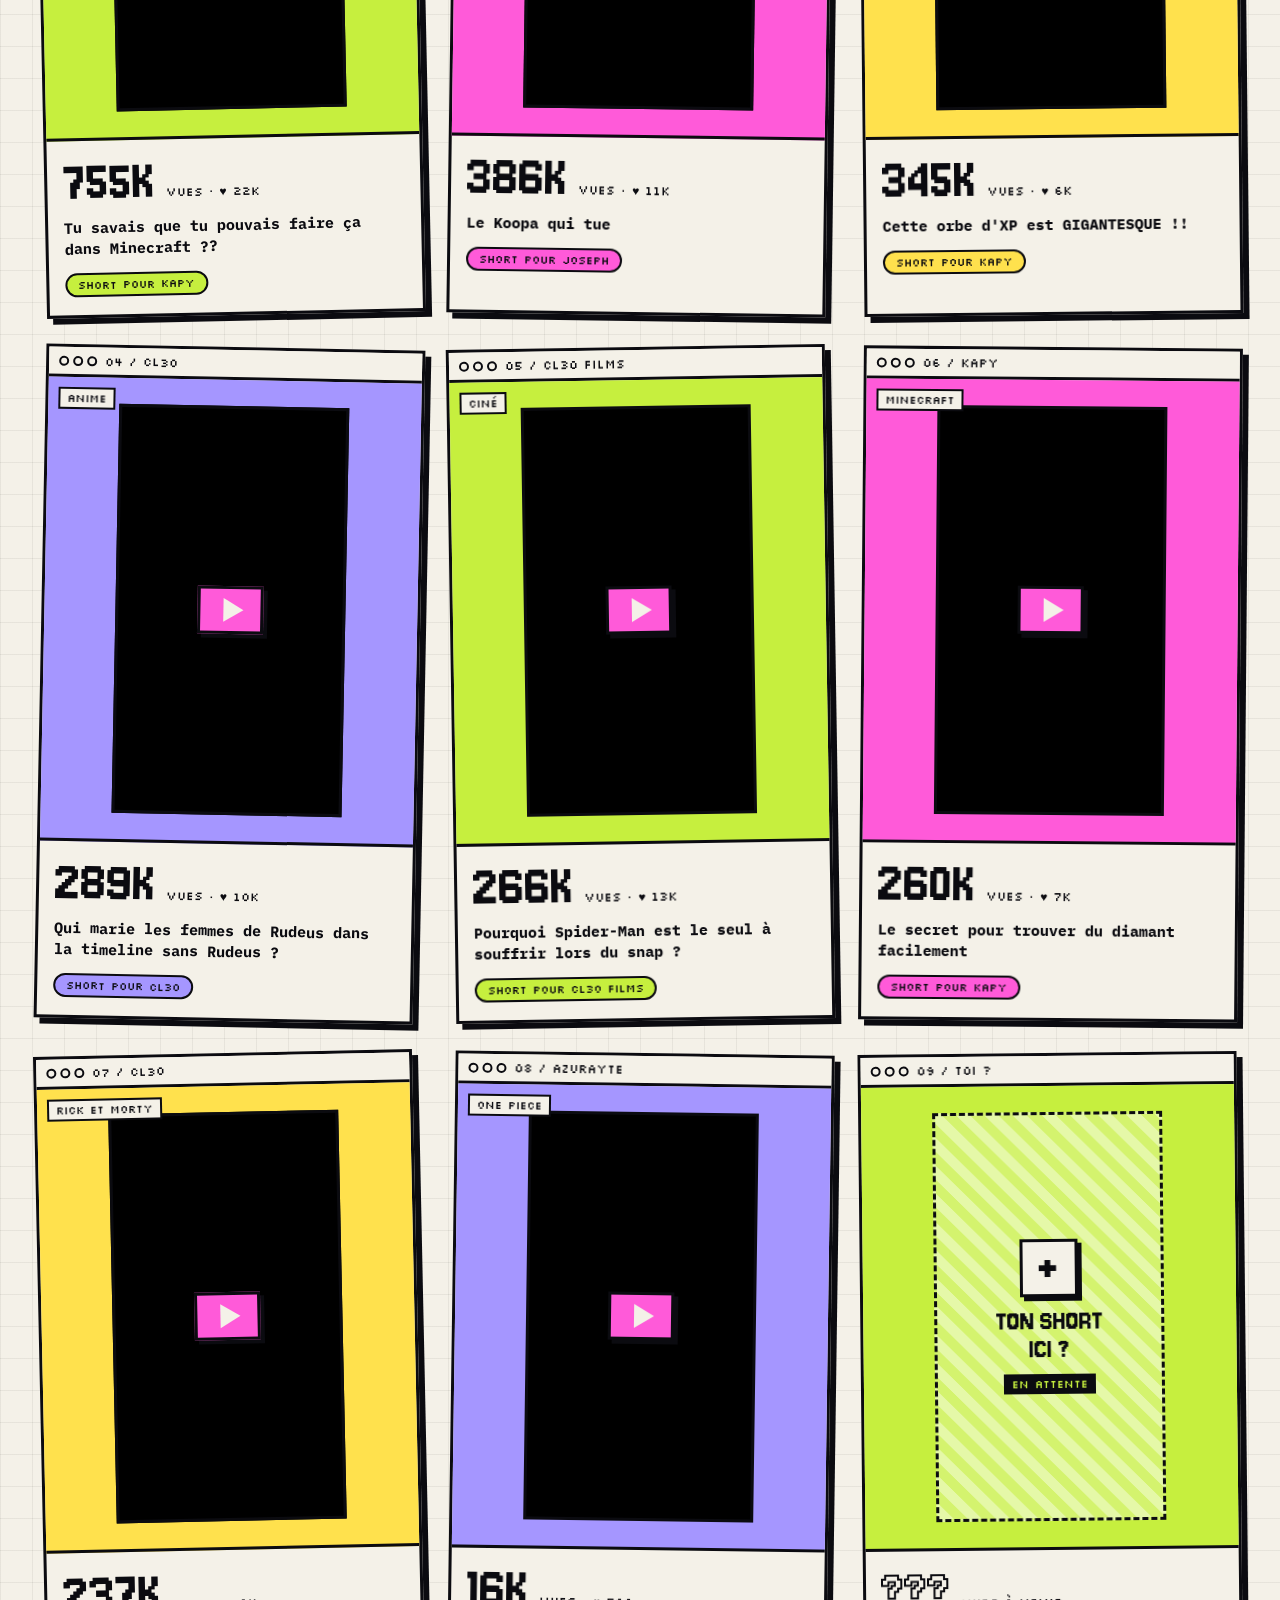
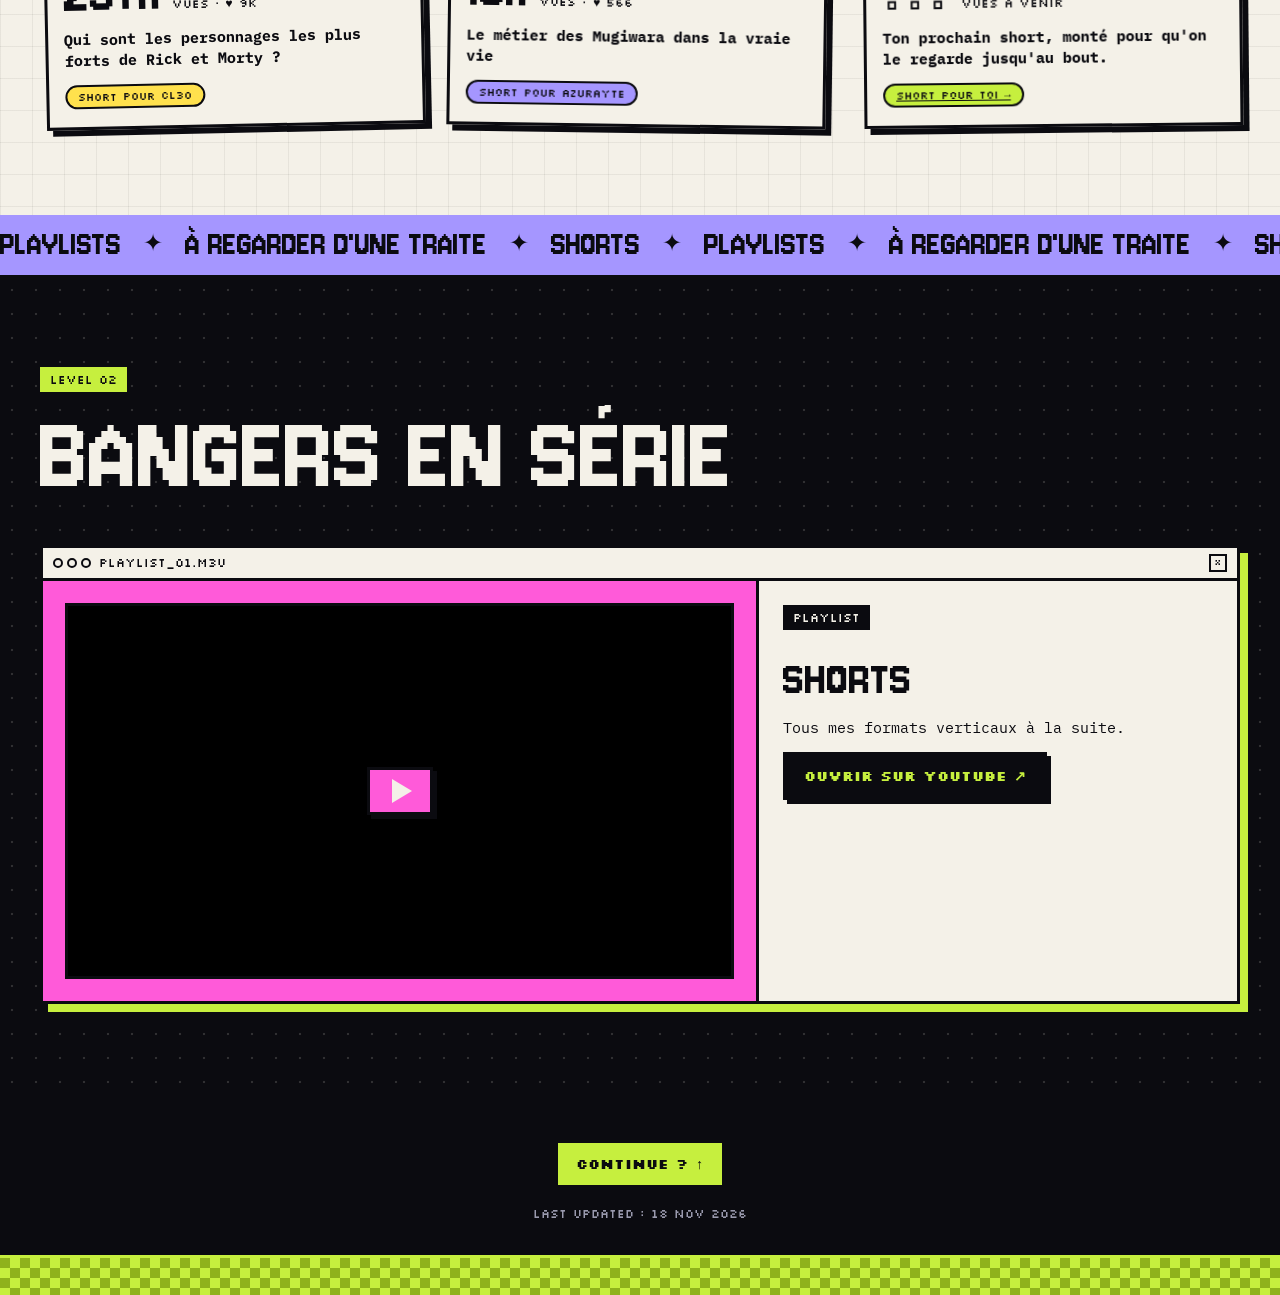
==== commit 167b7486: "Hero : retire « Portfolio de MELEON » sous le titre Co-Authored-By: Claude Opus 5.5 <noreply@anthrop" ====
--- a/index.html
+++ b/index.html
@@ -57,7 +57,6 @@
       <h1 class="hero-name">Monteur<br />vidéo</h1>
       <div class="hero-grid">
         <div class="hero-left">
-          <p class="punch">Portfolio de<br /><mark class="m-pink" id="heroName">MELEON</mark></p>
           <p class="hero-intro" id="heroIntro"></p>
           <div class="hero-btns">
             <a class="btn btn-black" href="#montages">Voir les montages →</a>
--- a/css/style.css
+++ b/css/style.css
@@ -121,7 +121,7 @@
 .punch mark { color: var(--black); padding: 0 .14em; border: 3px solid var(--black); box-shadow: 5px 5px 0 var(--black); display: inline-block; margin: 6px 0; }
 .m-pink { background: var(--pink); } .m-lav { background: var(--lav); } .m-yellow { background: var(--yellow); }
 /* intro : texte plus gros, très contrasté */
-.hero-intro { max-width: 40ch; margin: 26px 0 28px; font: 500 20px/1.5 var(--f-body); }
+.hero-intro { max-width: 40ch; margin: 0 0 28px; font: 500 20px/1.5 var(--f-body); }
 .hero-intro b { display: inline-block; margin-bottom: 10px; background: var(--black); color: var(--lime); padding: 5px 10px; font: 700 13px/1.3 var(--f-lab); text-transform: uppercase; }
 .hero-intro span { display: block; }
 .hero-btns { display: flex; flex-wrap: wrap; gap: 14px; }
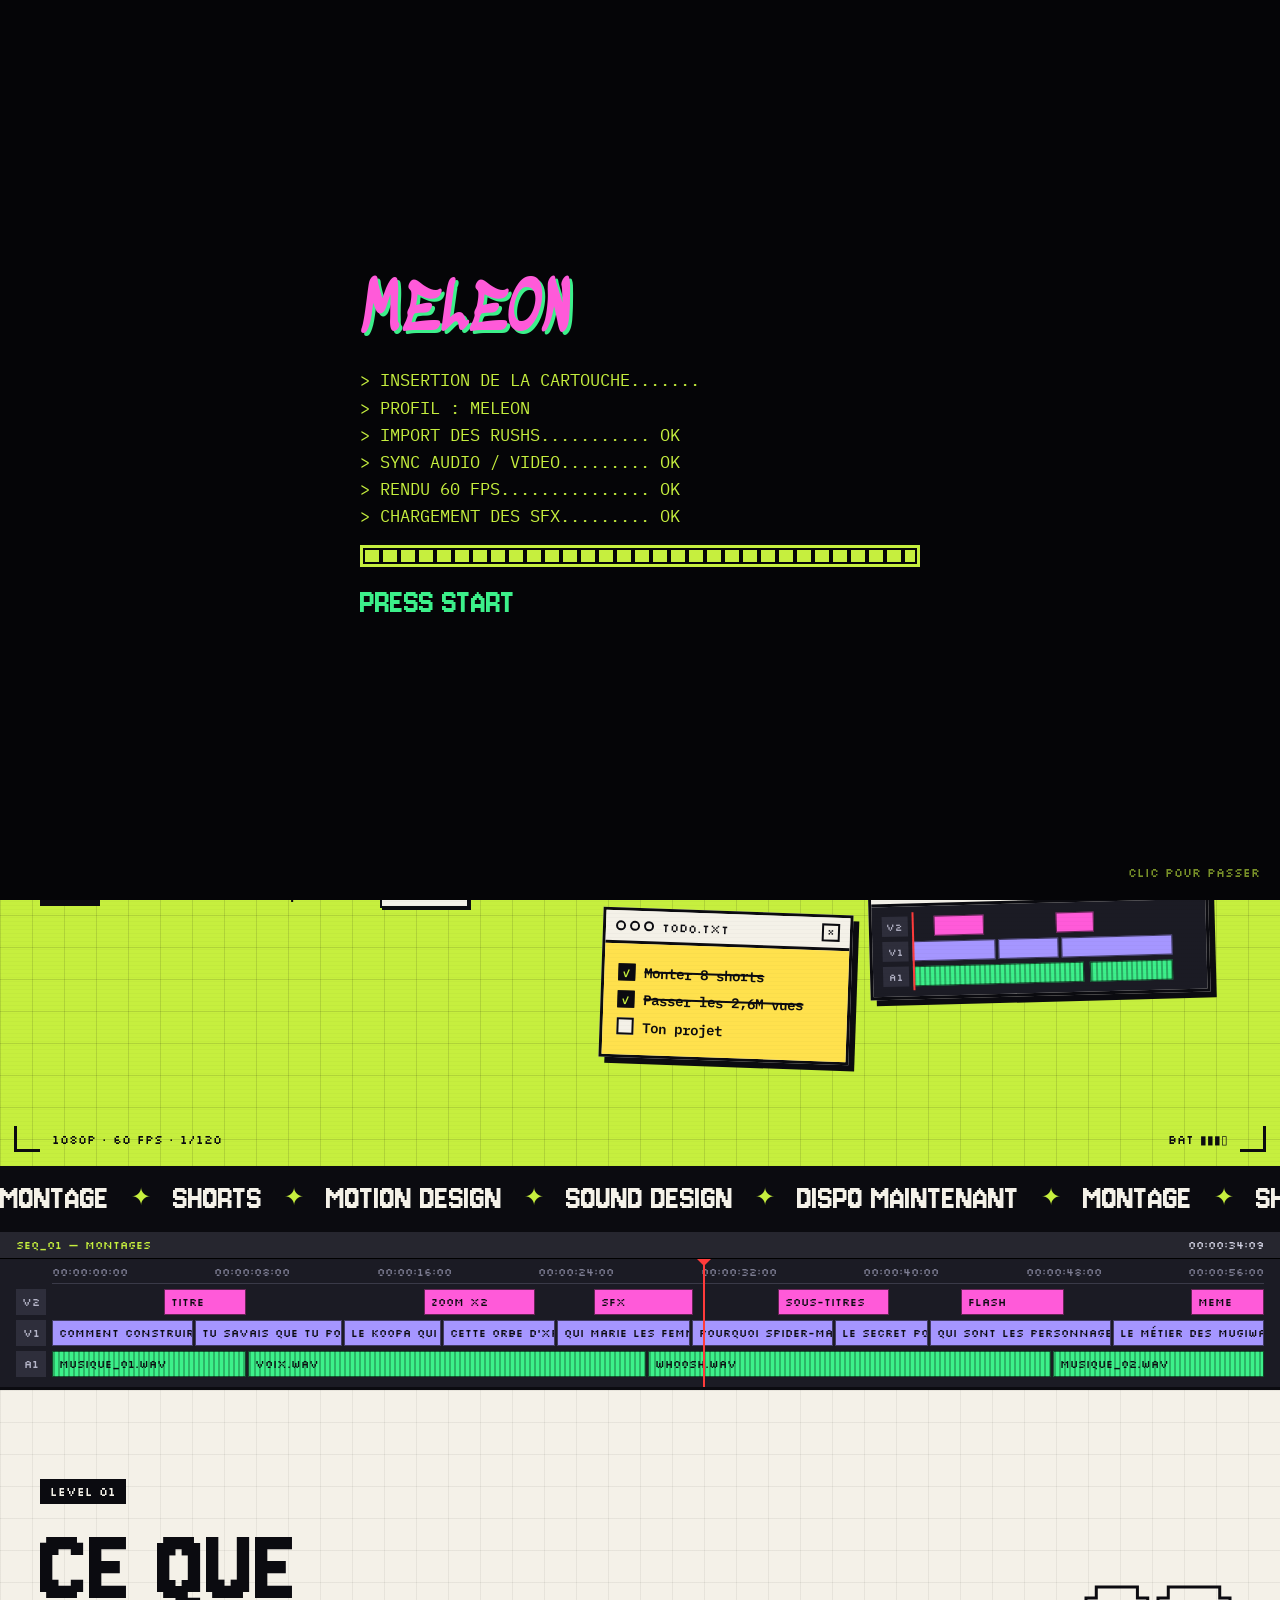
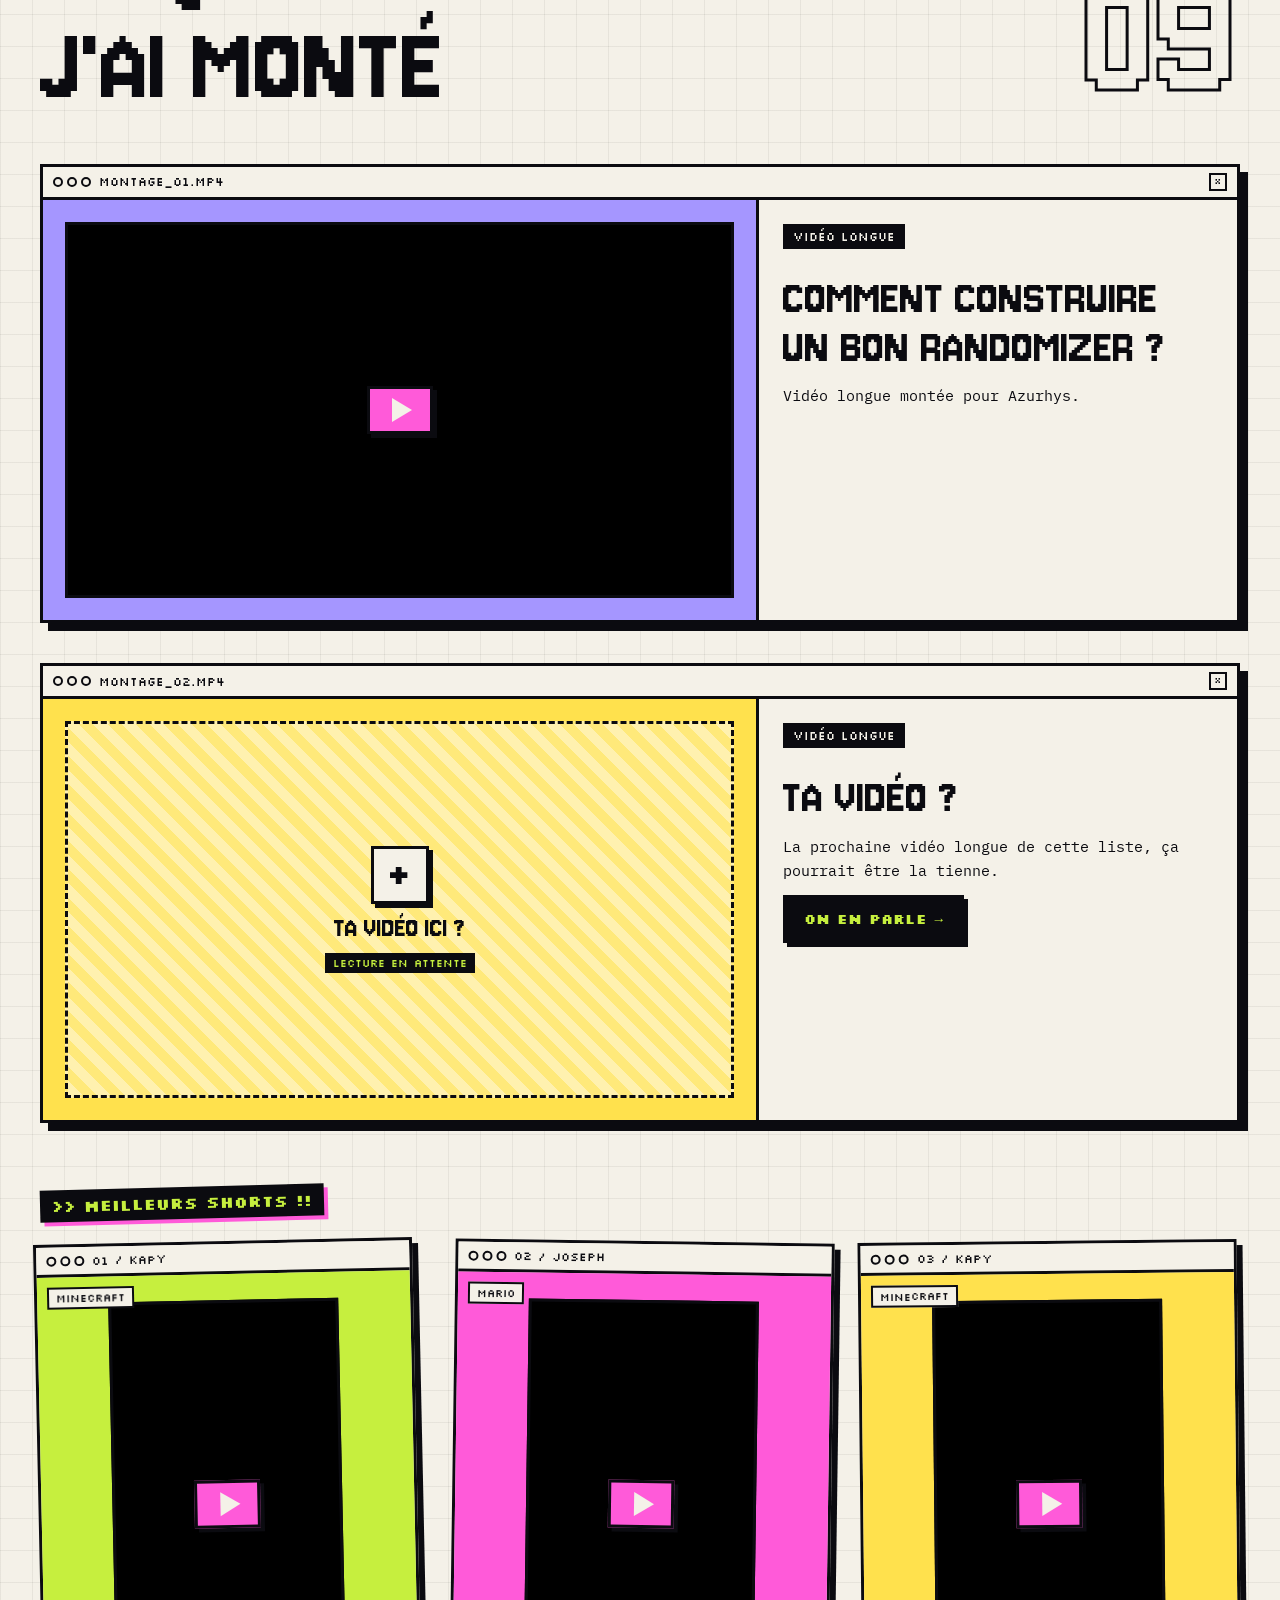
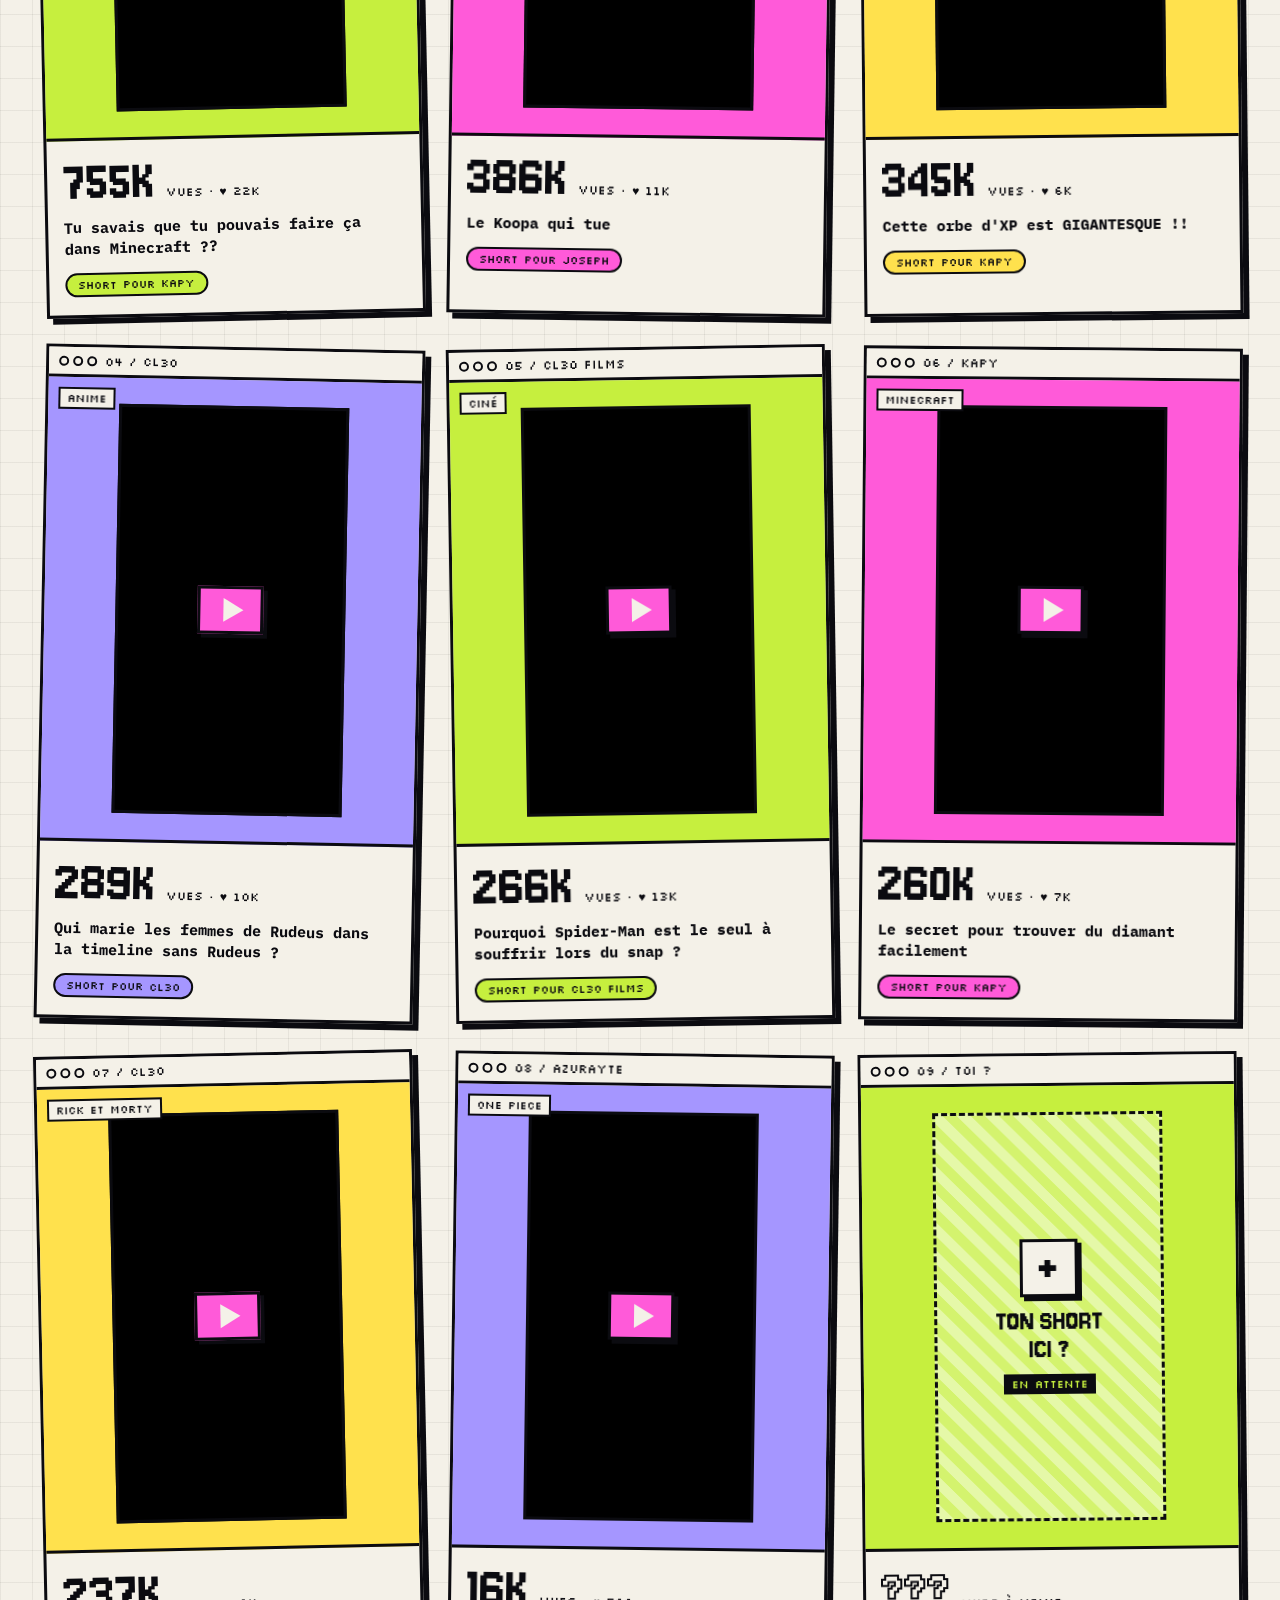
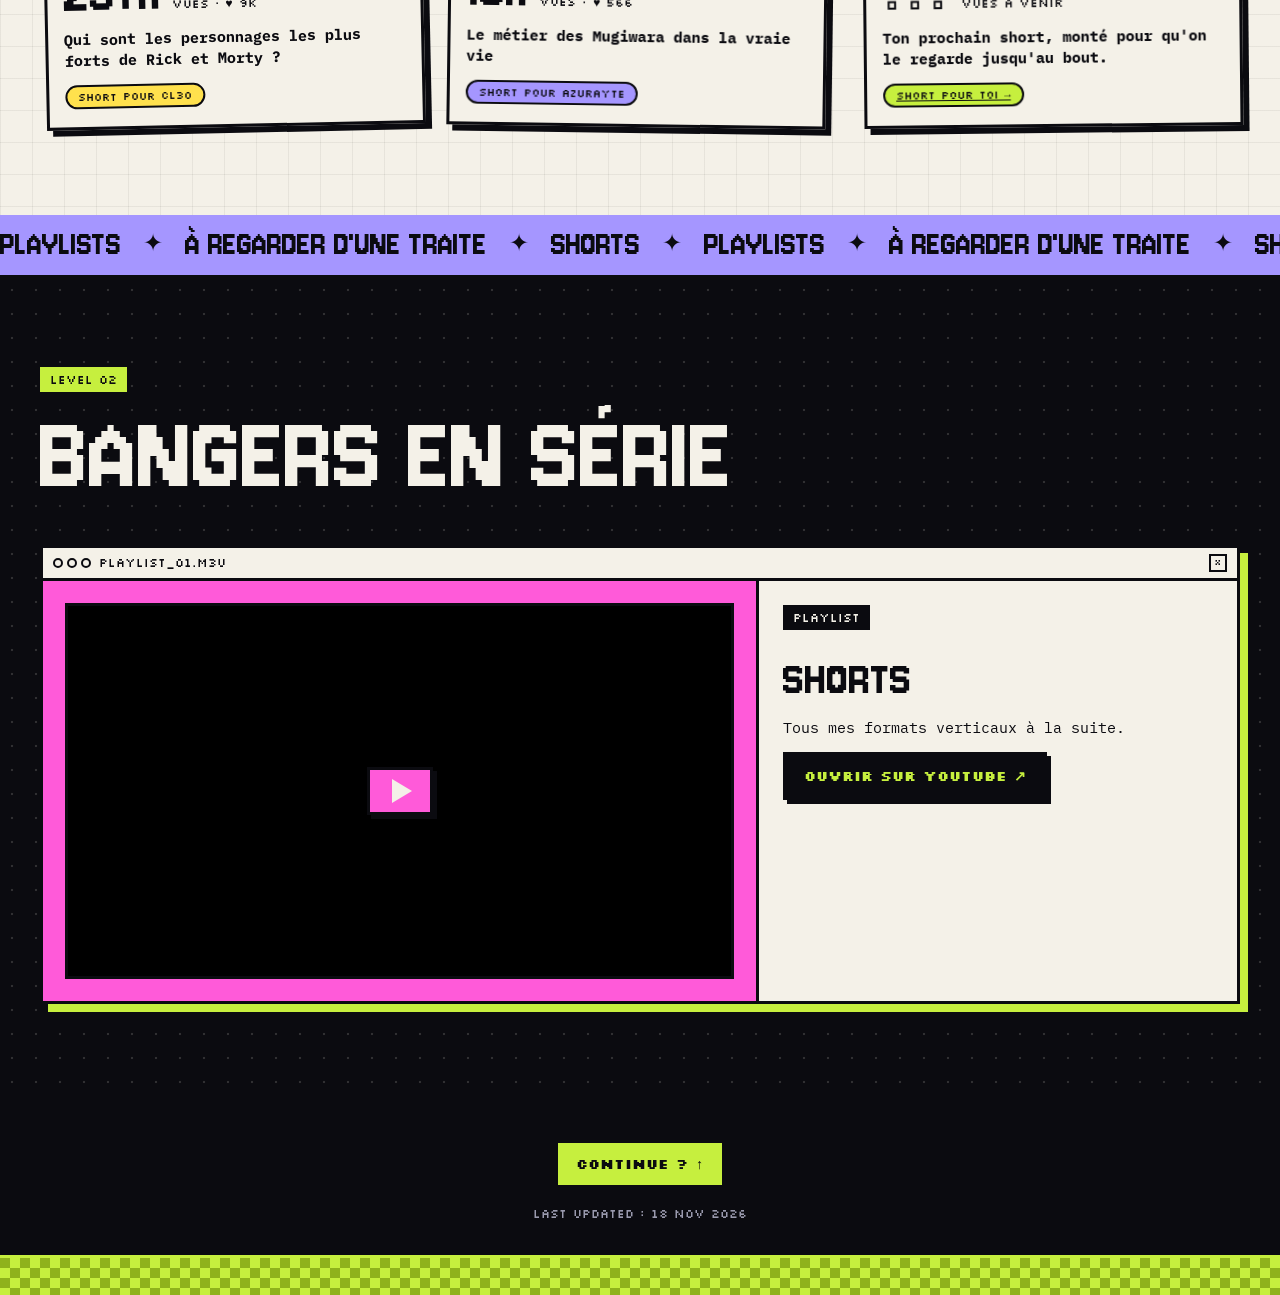
==== commit a0abb193: "Hero : remet MELEON sous le titre, sans « Portfolio de » Co-Authored-By: Claude Opus 5.5 <noreply@an" ====
--- a/index.html
+++ b/index.html
@@ -57,6 +57,7 @@
       <h1 class="hero-name">Monteur<br />vidéo</h1>
       <div class="hero-grid">
         <div class="hero-left">
+          <p class="punch"><mark class="m-pink" id="heroName">MELEON</mark></p>
           <p class="hero-intro" id="heroIntro"></p>
           <div class="hero-btns">
             <a class="btn btn-black" href="#montages">Voir les montages →</a>
--- a/css/style.css
+++ b/css/style.css
@@ -121,7 +121,7 @@
 .punch mark { color: var(--black); padding: 0 .14em; border: 3px solid var(--black); box-shadow: 5px 5px 0 var(--black); display: inline-block; margin: 6px 0; }
 .m-pink { background: var(--pink); } .m-lav { background: var(--lav); } .m-yellow { background: var(--yellow); }
 /* intro : texte plus gros, très contrasté */
-.hero-intro { max-width: 40ch; margin: 0 0 28px; font: 500 20px/1.5 var(--f-body); }
+.hero-intro { max-width: 40ch; margin: 24px 0 28px; font: 500 20px/1.5 var(--f-body); }
 .hero-intro b { display: inline-block; margin-bottom: 10px; background: var(--black); color: var(--lime); padding: 5px 10px; font: 700 13px/1.3 var(--f-lab); text-transform: uppercase; }
 .hero-intro span { display: block; }
 .hero-btns { display: flex; flex-wrap: wrap; gap: 14px; }
